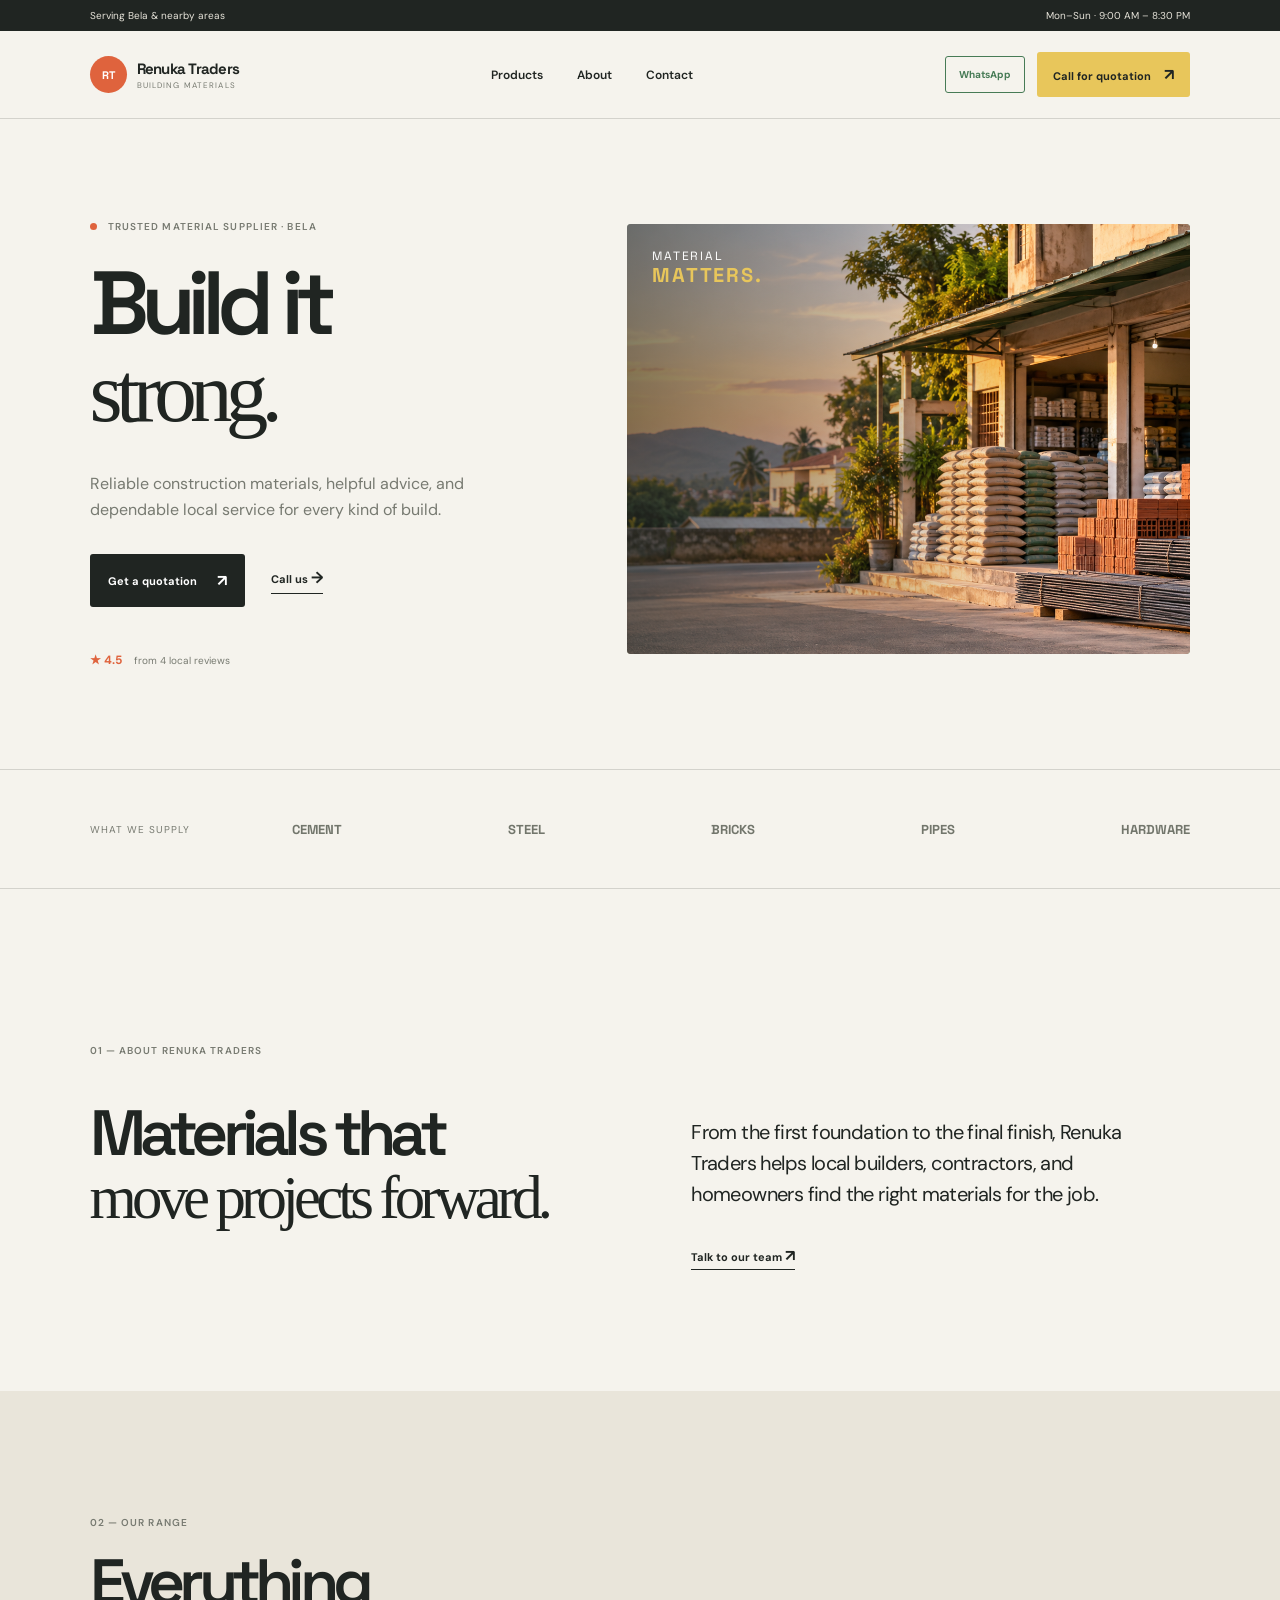
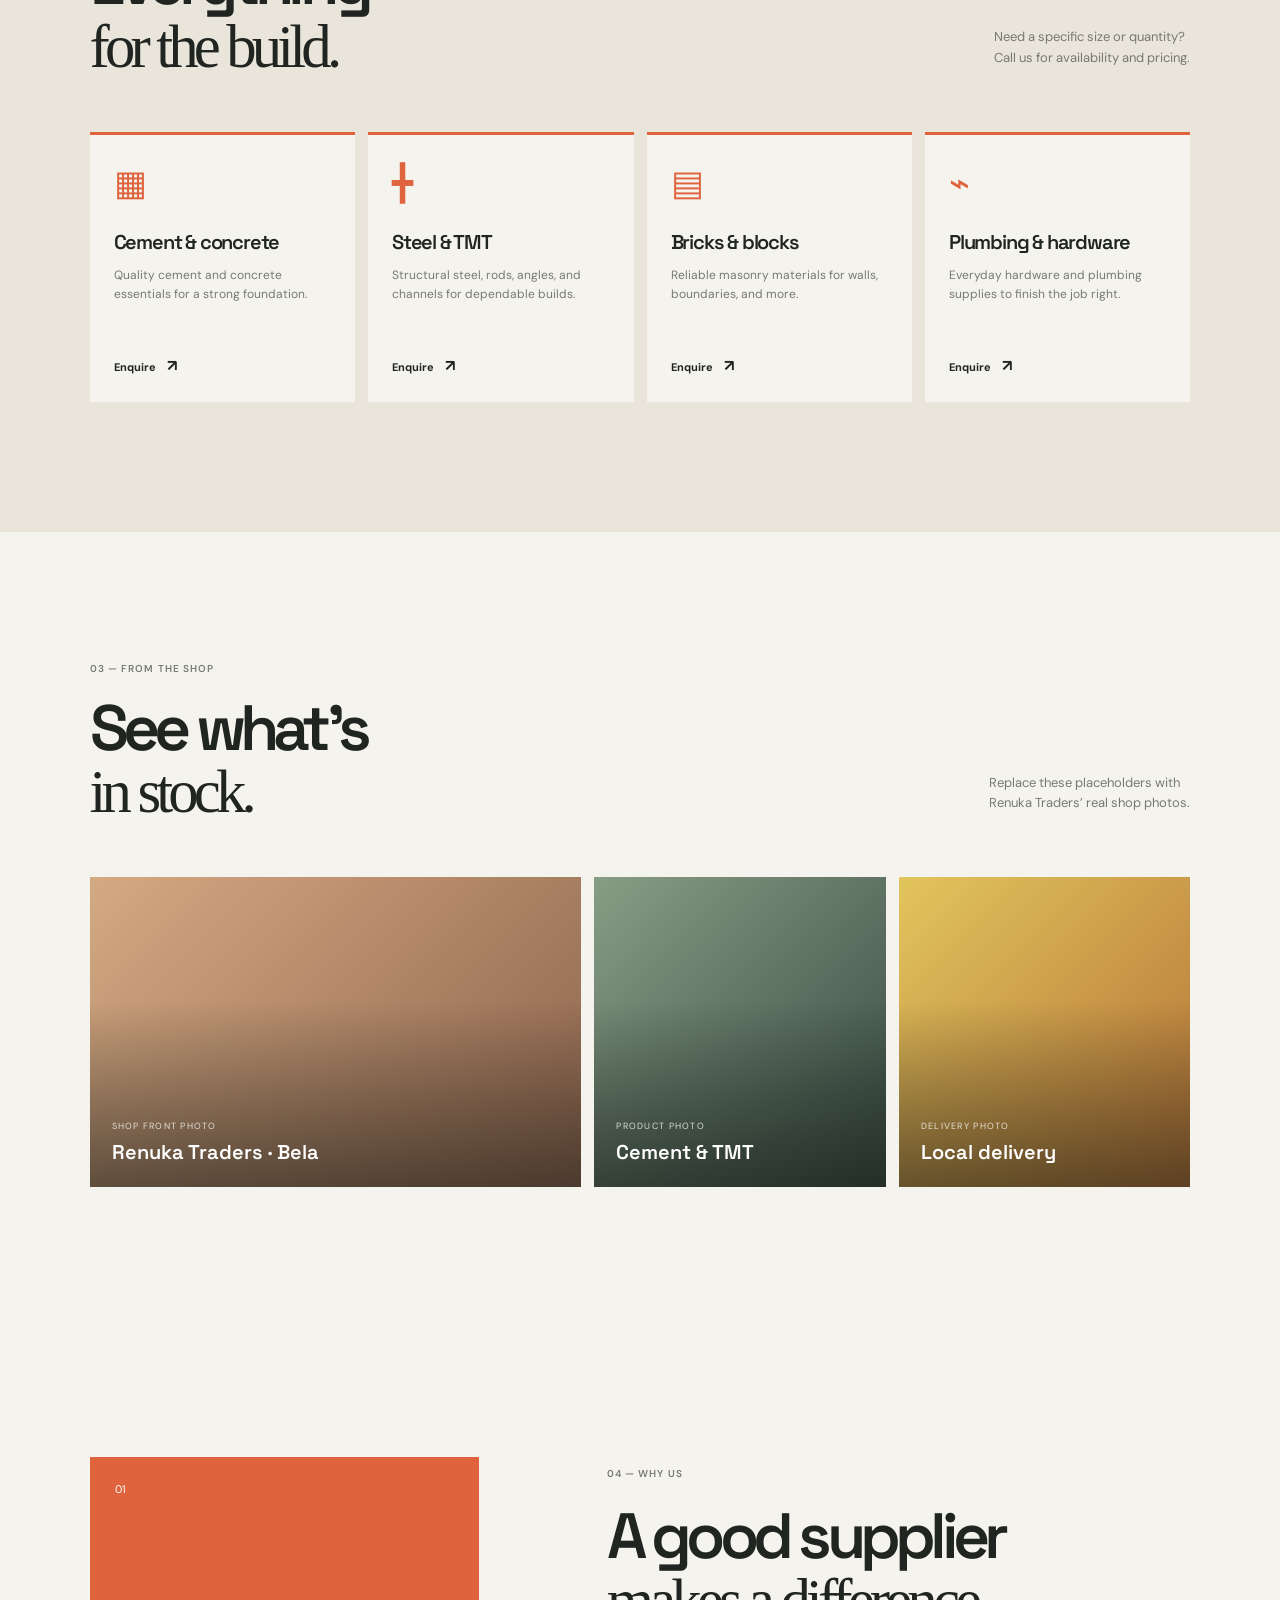
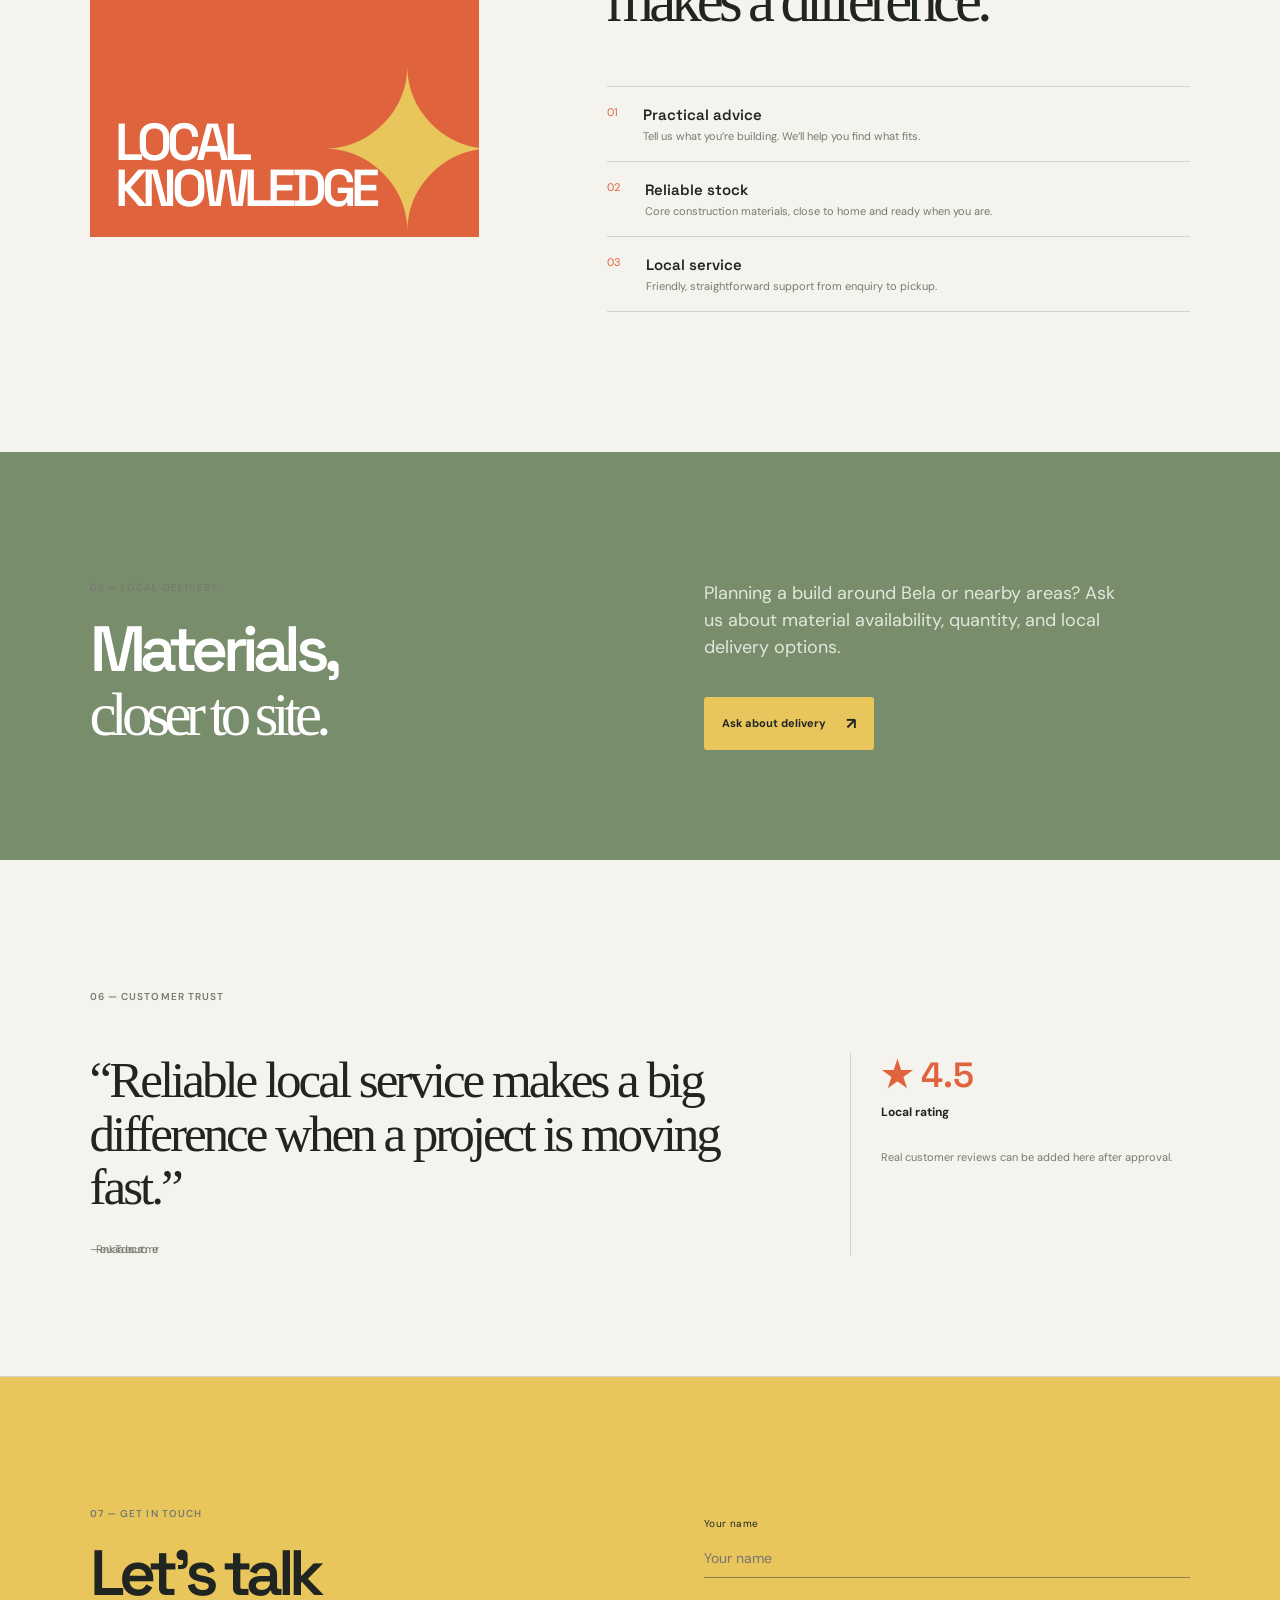
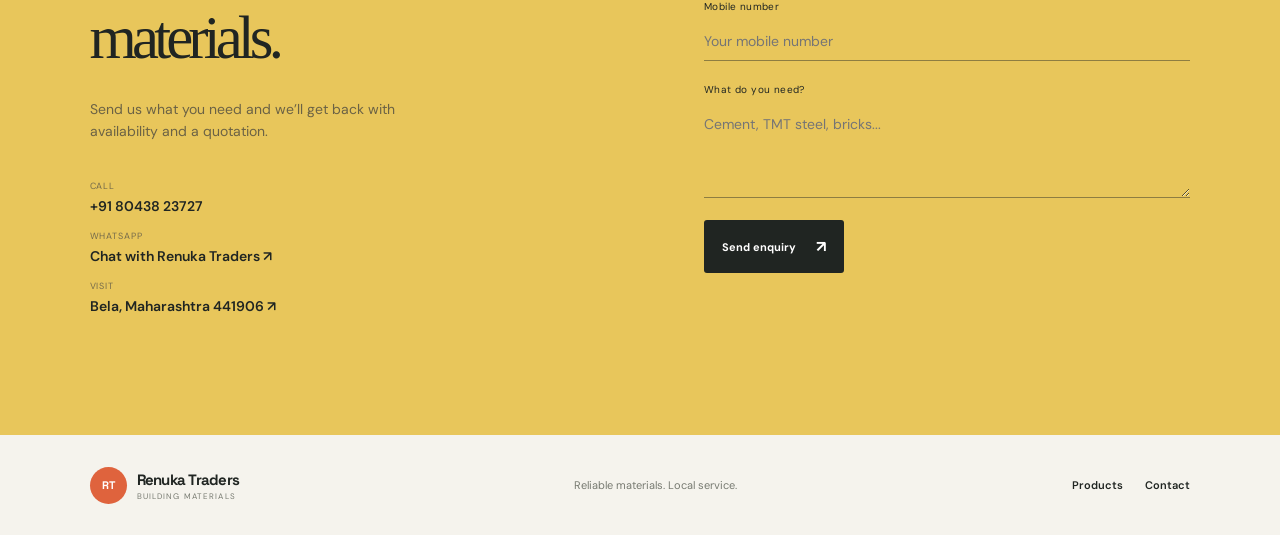
==== renuka-traders/index.html @ 5a41f751 "Add copyright-safe construction imagery" ====
<!doctype html>
<html lang="en">
<head>
  <meta charset="UTF-8" /><meta name="viewport" content="width=device-width, initial-scale=1.0" />
  <title>Renuka Traders | Building Materials in Bela</title>
  <meta name="description" content="Renuka Traders supplies trusted construction and building materials in Bela, Bhandara." />
  <link rel="preconnect" href="https://fonts.googleapis.com"><link rel="preconnect" href="https://fonts.gstatic.com" crossorigin>
  <link href="https://fonts.googleapis.com/css2?family=DM+Sans:wght@400;500;600;700&family=Space+Grotesk:wght@500;600;700&display=swap" rel="stylesheet">
  <link rel="stylesheet" href="styles.css" />
  <style>
    .header-actions{display:flex;align-items:center;gap:12px}.whatsapp{font-size:10px;font-weight:700;color:#477b56;border:1px solid #477b56;padding:11px 13px;border-radius:3px}.gallery{padding:120px 7vw 130px;background:var(--paper)}.photo-grid{display:grid;grid-template-columns:1.35fr .8fr .8fr;gap:13px;min-height:310px}.photo{background:linear-gradient(135deg,#d4aa83,#8c624c);position:relative;display:flex;flex-direction:column;justify-content:end;padding:22px;color:#fff;overflow:hidden}.photo:before{content:'';position:absolute;inset:0;background:linear-gradient(0deg,rgba(20,25,20,.55),transparent 60%)}.photo>*{position:relative}.photo span{font:9px var(--body);letter-spacing:.14em;opacity:.8}.photo b{font:600 20px var(--display);margin-top:7px}.photo-tall{background:linear-gradient(135deg,#889d85,#364840)}.photo-small{background:linear-gradient(135deg,#e2c55d,#b37035)}.delivery{background:var(--green);color:#fff;padding:110px 7vw;display:grid;grid-template-columns:1fr 1fr;gap:10vw;align-items:end}.delivery h2{font:600 clamp(45px,5vw,75px)/.95 var(--display);letter-spacing:-.09em;margin:25px 0 0}.delivery h2 em{font:400 .95em Georgia,serif}.delivery-copy p{font-size:18px;line-height:1.5;max-width:420px;color:#e2e7dd}.delivery-copy .primary{background:var(--yellow);color:var(--ink);margin-top:18px}.reviews{padding:120px 7vw;border-bottom:1px solid var(--line)}.review-grid{display:grid;grid-template-columns:1.3fr .7fr;gap:10vw;margin-top:50px}.reviews blockquote{font:400 clamp(30px,4vw,55px)/1.05 Georgia,serif;letter-spacing:-.06em;margin:0}.reviews cite{display:block;font:11px var(--body);color:var(--muted);font-style:normal;margin-top:28px}.review-score{border-left:1px solid var(--line);padding-left:30px;display:flex;flex-direction:column;gap:7px}.review-score strong{font:600 35px var(--display);color:var(--orange)}.review-score span{font-size:12px;font-weight:700}.review-score small{font-size:11px;color:var(--muted);line-height:1.5;margin-top:22px}@media(max-width:800px){.header-actions{display:none}.photo-grid,.delivery,.review-grid{grid-template-columns:1fr}.photo-grid{min-height:0}.photo{min-height:220px}.delivery-copy{margin-top:35px}.review-score{border-left:0;border-top:1px solid var(--line);padding:25px 0 0;margin-top:20px}}
  </style>
<style>.hero-photo{position:absolute;inset:0;width:100%;height:100%;object-fit:cover}.hero-art .sun,.hero-art .grid-lines,.hero-art .material-stack{display:none}.hero-art:after{content:'';position:absolute;inset:0;background:linear-gradient(90deg,rgba(30,38,32,.55),transparent 70%)}.art-label{z-index:1}</style>
</head>
<body>
  <div class="topbar"><span>Serving Bela & nearby areas</span><span>Mon–Sun · 9:00 AM – 8:30 PM</span></div>
  <header class="header"><a class="logo" href="#top"><span>RT</span><div>Renuka <b>Traders</b><small>BUILDING MATERIALS</small></div></a><nav><a href="#products">Products</a><a href="#about">About</a><a href="#contact">Contact</a></nav><div class="header-actions"><a class="whatsapp" href="https://wa.me/918043823727" target="_blank">WhatsApp</a><a class="call-btn" href="tel:+918043823727">Call for quotation <strong>↗</strong></a></div><button class="menu" aria-label="Open menu">☰</button></header>
  <main id="top">
    <section class="hero"><div class="hero-copy"><p class="eyebrow"><i></i> Trusted material supplier · Bela</p><h1>Build it<br /><em>strong.</em></h1><p class="lede">Reliable construction materials, helpful advice, and dependable local service for every kind of build.</p><div class="hero-actions"><a class="primary" href="#contact">Get a quotation <span>↗</span></a><a class="secondary" href="tel:+918043823727">Call us <span>→</span></a></div><div class="rating"><b>★ 4.5</b><span>from 4 local reviews</span></div></div><div class="hero-art"><img class="hero-photo" src="images/renuka-store-hero.png" alt="Construction materials displayed outside a building materials store" /><div class="sun"></div><div class="grid-lines"></div><div class="material-stack"><div class="brick brick-a"></div><div class="brick brick-b"></div><div class="brick brick-c"></div><div class="steel"></div></div><div class="art-label">MATERIAL<br /><b>MATTERS.</b></div></div></section>
    <section class="trust"><span>WHAT WE SUPPLY</span><div><b>CEMENT</b><b>STEEL</b><b>BRICKS</b><b>PIPES</b><b>HARDWARE</b></div></section>
    <section class="intro" id="about"><p class="eyebrow">01 — ABOUT RENUKA TRADERS</p><div class="intro-grid"><h2>Materials that<br /><em>move projects forward.</em></h2><div><p>From the first foundation to the final finish, Renuka Traders helps local builders, contractors, and homeowners find the right materials for the job.</p><a class="text-link" href="#contact">Talk to our team <span>↗</span></a></div></div></section>
    <section class="products" id="products"><div class="section-heading"><div><p class="eyebrow">02 — OUR RANGE</p><h2>Everything<br /><em>for the build.</em></h2></div><p>Need a specific size or quantity?<br />Call us for availability and pricing.</p></div><div class="product-grid"><article><span class="product-icon">▦</span><h3>Cement & concrete</h3><p>Quality cement and concrete essentials for a strong foundation.</p><a href="#contact">Enquire <span>↗</span></a></article><article><span class="product-icon">╋</span><h3>Steel & TMT</h3><p>Structural steel, rods, angles, and channels for dependable builds.</p><a href="#contact">Enquire <span>↗</span></a></article><article><span class="product-icon">▤</span><h3>Bricks & blocks</h3><p>Reliable masonry materials for walls, boundaries, and more.</p><a href="#contact">Enquire <span>↗</span></a></article><article><span class="product-icon">⌁</span><h3>Plumbing & hardware</h3><p>Everyday hardware and plumbing supplies to finish the job right.</p><a href="#contact">Enquire <span>↗</span></a></article></div></section>
    <section class="gallery"><div class="section-heading"><div><p class="eyebrow">03 — FROM THE SHOP</p><h2>See what’s<br /><em>in stock.</em></h2></div><p>Replace these placeholders with<br />Renuka Traders’ real shop photos.</p></div><div class="photo-grid"><div class="photo photo-large"><span>SHOP FRONT PHOTO</span><b>Renuka Traders · Bela</b></div><div class="photo photo-tall"><span>PRODUCT PHOTO</span><b>Cement & TMT</b></div><div class="photo photo-small"><span>DELIVERY PHOTO</span><b>Local delivery</b></div></div></section>
    <section class="why"><div class="why-art"><span>01</span><strong>LOCAL<br />KNOWLEDGE</strong><i>✦</i></div><div><p class="eyebrow">04 — WHY US</p><h2>A good supplier<br /><em>makes a difference.</em></h2><div class="points"><p><b>01</b><span><strong>Practical advice</strong><small>Tell us what you’re building. We’ll help you find what fits.</small></span></p><p><b>02</b><span><strong>Reliable stock</strong><small>Core construction materials, close to home and ready when you are.</small></span></p><p><b>03</b><span><strong>Local service</strong><small>Friendly, straightforward support from enquiry to pickup.</small></span></p></div></div></section>
    <section class="delivery"><div><p class="eyebrow">05 — LOCAL DELIVERY</p><h2>Materials,<br /><em>closer to site.</em></h2></div><div class="delivery-copy"><p>Planning a build around Bela or nearby areas? Ask us about material availability, quantity, and local delivery options.</p><a class="primary" href="#contact">Ask about delivery <span>↗</span></a></div></section>
    <section class="reviews"><p class="eyebrow">06 — CUSTOMER TRUST</p><div class="review-grid"><blockquote>“Reliable local service makes a big difference when a project is moving fast.”<cite>— Renuka Traders customer</cite></blockquote><div class="review-score"><strong>★ 4.5</strong><span>Local rating</span><small>Real customer reviews can be added here after approval.</small></div></div></section>
    <section class="contact" id="contact"><div><p class="eyebrow">07 — GET IN TOUCH</p><h2>Let’s talk<br /><em>materials.</em></h2><p>Send us what you need and we’ll get back with availability and a quotation.</p><div class="contact-details"><a href="tel:+918043823727"><small>CALL</small>+91 80438 23727</a><a href="https://wa.me/918043823727" target="_blank"><small>WHATSAPP</small>Chat with Renuka Traders ↗</a><a href="https://maps.google.com/?q=Bela%2C%20Maharashtra%20441906" target="_blank"><small>VISIT</small>Bela, Maharashtra 441906 ↗</a></div></div><form><label>Your name<input required placeholder="Your name" /></label><label>Mobile number<input required type="tel" placeholder="Your mobile number" /></label><label>What do you need?<textarea required rows="4" placeholder="Cement, TMT steel, bricks..." ></textarea></label><button class="primary" type="submit">Send enquiry <span>↗</span></button><small class="form-note" role="status"></small></form></section>
  </main>
  <footer><a class="logo" href="#top"><span>RT</span><div>Renuka <b>Traders</b><small>BUILDING MATERIALS</small></div></a><p>Reliable materials. Local service.</p><div><a href="#products">Products</a><a href="#contact">Contact</a></div></footer>
  <script src="script.js"></script>
</body></html>
---- renuka-traders/styles.css ----
:root{--ink:#202522;--paper:#f5f3ed;--orange:#df633d;--yellow:#e8c65b;--green:#788d6b;--muted:#777a71;--line:rgba(32,37,34,.16);--display:'Space Grotesk',sans-serif;--body:'DM Sans',sans-serif}*{box-sizing:border-box}html{scroll-behavior:smooth}body{margin:0;color:var(--ink);background:var(--paper);font-family:var(--body)}a{color:inherit;text-decoration:none}.topbar{height:31px;background:var(--ink);color:#e7e4da;display:flex;align-items:center;justify-content:space-between;padding:0 7vw;font-size:10px}.header{height:88px;padding:0 7vw;display:flex;align-items:center;justify-content:space-between;border-bottom:1px solid var(--line)}.logo{display:flex;align-items:center;gap:10px;font:700 15px var(--display);letter-spacing:-.05em}.logo>span{display:grid;place-items:center;background:var(--orange);color:white;width:37px;height:37px;border-radius:50%;font-size:11px;letter-spacing:-.08em}.logo b{font-weight:700}.logo small{display:block;font:8px var(--body);letter-spacing:.14em;color:var(--muted);margin-top:2px}.header nav{display:flex;gap:34px;font-size:12px;font-weight:600}.call-btn{background:var(--yellow);padding:12px 16px;border-radius:3px;font-size:11px;font-weight:700}.call-btn strong{font-size:16px;margin-left:10px}.menu{display:none;border:0;background:none;font-size:22px}.hero{min-height:650px;padding:70px 7vw 80px;display:grid;grid-template-columns:.9fr 1.1fr;gap:6vw;align-items:center}.eyebrow{font:600 10px var(--body);letter-spacing:.11em;color:var(--muted);text-transform:uppercase}.eyebrow i{display:inline-block;width:7px;height:7px;border-radius:50%;background:var(--orange);margin-right:8px}.hero h1,.intro h2,.section-heading h2,.why h2,.contact h2{font:600 clamp(55px,7vw,100px)/.9 var(--display);letter-spacing:-.09em;margin:30px 0}.hero h1 em,.intro h2 em,.section-heading h2 em,.why h2 em,.contact h2 em{font:400 .95em Georgia,serif;letter-spacing:-.08em}.lede{color:var(--muted);font-size:16px;line-height:1.6;max-width:390px}.hero-actions{display:flex;gap:26px;align-items:center;margin-top:32px}.primary{display:inline-flex;align-items:center;gap:20px;background:var(--ink);color:#fff;padding:16px 18px;border-radius:3px;border:0;font:700 11px var(--body);cursor:pointer}.primary span,.secondary span,.text-link span{font-size:16px}.secondary,.text-link{font-size:11px;font-weight:700;border-bottom:1px solid var(--ink);padding-bottom:5px}.rating{display:flex;gap:12px;align-items:center;margin-top:45px;font-size:10px;color:var(--muted)}.rating b{color:var(--orange);font-size:12px}.hero-art{height:430px;position:relative;background:var(--green);overflow:hidden;border-radius:4px}.sun{position:absolute;width:230px;height:230px;background:var(--yellow);border-radius:50%;top:-45px;right:-30px}.grid-lines{position:absolute;inset:0;opacity:.2;background:linear-gradient(90deg,transparent 49.5%,#fff 50%,transparent 50.5%),linear-gradient(0deg,transparent 49.5%,#fff 50%,transparent 50.5%);background-size:80px 80px}.material-stack{position:absolute;inset:80px 75px}.brick{position:absolute;width:230px;height:82px;background:#b64b31;border:5px solid rgba(78,42,31,.32);box-shadow:14px 17px 0 rgba(39,55,38,.18)}.brick:after{content:'';position:absolute;inset:24px 0;border-top:4px solid rgba(78,42,31,.28);border-bottom:4px solid rgba(78,42,31,.28)}.brick-a{top:120px;left:50px;transform:rotate(-7deg)}.brick-b{top:165px;left:5px;transform:rotate(6deg);background:#cf6543}.brick-c{top:205px;left:76px;transform:rotate(-2deg);background:#9d402d}.steel{position:absolute;right:30px;top:55px;height:255px;width:22px;background:#4e5a55;transform:rotate(28deg);box-shadow:20px 10px 0 #68756e,40px 20px 0 #38423e}.art-label{position:absolute;left:25px;top:25px;color:#fff;font:12px var(--display);letter-spacing:.15em;line-height:1.2}.art-label b{font-size:20px;color:var(--yellow)}.trust{border-top:1px solid var(--line);border-bottom:1px solid var(--line);min-height:120px;padding:0 7vw;display:flex;align-items:center;gap:8vw}.trust>span{font:10px var(--body);color:var(--muted);letter-spacing:.1em;white-space:nowrap}.trust div{display:flex;justify-content:space-between;gap:5vw;width:100%;font:600 13px var(--display);color:#72766c}.intro{padding:145px 7vw 125px}.intro-grid{display:grid;grid-template-columns:1fr 1fr;gap:8vw;margin-top:48px}.intro h2{font-size:clamp(45px,5vw,75px);margin:0}.intro-grid>div{padding-top:12px}.intro-grid>div>p{font-size:20px;line-height:1.55;letter-spacing:-.03em;max-width:440px;margin:0 0 35px}.products{background:#e9e5da;padding:115px 7vw 130px}.section-heading{display:flex;justify-content:space-between;align-items:end;margin-bottom:50px}.section-heading h2{font-size:clamp(45px,5vw,75px);margin:25px 0 0}.section-heading>p{font-size:13px;color:var(--muted);line-height:1.6}.product-grid{display:grid;grid-template-columns:repeat(4,1fr);gap:13px}.product-grid article{background:var(--paper);padding:26px 24px;min-height:270px;border-top:3px solid var(--orange);display:flex;flex-direction:column}.product-icon{font:35px var(--display);color:var(--orange)}.product-grid h3{font:600 20px var(--display);letter-spacing:-.06em;margin:24px 0 11px}.product-grid p{font-size:12px;line-height:1.6;color:var(--muted);margin:0}.product-grid a{font-size:11px;font-weight:700;margin-top:auto}.product-grid a span{font-size:16px;margin-left:8px}.why{display:grid;grid-template-columns:.8fr 1.2fr;gap:10vw;padding:140px 7vw}.why h2{font-size:clamp(45px,5vw,75px);margin:28px 0 50px}.why-art{height:380px;background:var(--orange);color:#fff;position:relative;padding:25px;display:flex;flex-direction:column;justify-content:space-between;overflow:hidden}.why-art span{font:11px var(--body)}.why-art strong{font:600 52px/.9 var(--display);letter-spacing:-.09em;position:relative;z-index:1}.why-art i{position:absolute;right:-20px;bottom:-45px;font:220px Georgia;color:var(--yellow);font-style:normal}.points{border-top:1px solid var(--line)}.points p{display:flex;gap:25px;border-bottom:1px solid var(--line);padding:18px 0;margin:0}.points p>b{font:11px var(--body);color:var(--orange)}.points span{display:grid;gap:5px}.points strong{font:600 15px var(--display)}.points small{font-size:11px;color:var(--muted)}.contact{background:var(--yellow);padding:120px 7vw;display:grid;grid-template-columns:1fr 1fr;gap:10vw}.contact h2{font-size:clamp(45px,5vw,75px);margin:25px 0}.contact>div>p:not(.eyebrow){color:#6b6245;font-size:14px;max-width:330px;line-height:1.6}.contact-details{display:grid;gap:15px;margin-top:38px}.contact-details a{font-size:14px;font-weight:600}.contact-details small{display:block;font:9px var(--body);letter-spacing:.1em;color:#756b4b;margin-bottom:5px}.contact form{display:grid;gap:22px;align-content:center}.contact label{display:grid;gap:9px;font:10px var(--body);letter-spacing:.04em}.contact input,.contact textarea{border:0;border-bottom:1px solid rgba(32,37,34,.45);background:transparent;padding:10px 0;outline:0;font:14px var(--body);resize:vertical}.contact .primary{justify-self:start}.form-note{font-size:11px;color:#4d7251}.contact .primary{background:var(--ink)}footer{min-height:100px;padding:25px 7vw;display:flex;align-items:center;justify-content:space-between;gap:30px;background:var(--paper)}footer p{font-size:11px;color:var(--muted)}footer>div{display:flex;gap:22px;font-size:11px;font-weight:600}@media(max-width:800px){.topbar{padding:0 24px;font-size:8px}.header{padding:0 24px}.header nav,.call-btn{display:none}.menu{display:block}.hero{display:block;padding:70px 24px}.hero-art{margin-top:55px;height:340px}.trust{display:block;padding:30px 24px}.trust div{flex-wrap:wrap;gap:16px;margin-top:20px}.intro{padding:100px 24px}.intro-grid{display:block}.intro-grid>div{margin-top:35px}.products{padding:90px 24px}.section-heading{display:block}.section-heading>p{margin-top:25px}.product-grid{grid-template-columns:1fr 1fr}.why{display:block;padding:90px 24px}.why-art{margin-bottom:60px}.contact{display:block;padding:90px 24px}.contact form{margin-top:55px}footer{padding:25px 24px;flex-wrap:wrap}footer p{order:3;width:100%}}@media(max-width:480px){.hero h1{font-size:70px}.product-grid{grid-template-columns:1fr}.hero-art{height:300px}.material-stack{transform:scale(.75);transform-origin:bottom left;bottom:0;inset:auto 30px 0}.why-art{height:290px}.why-art strong{font-size:40px}}
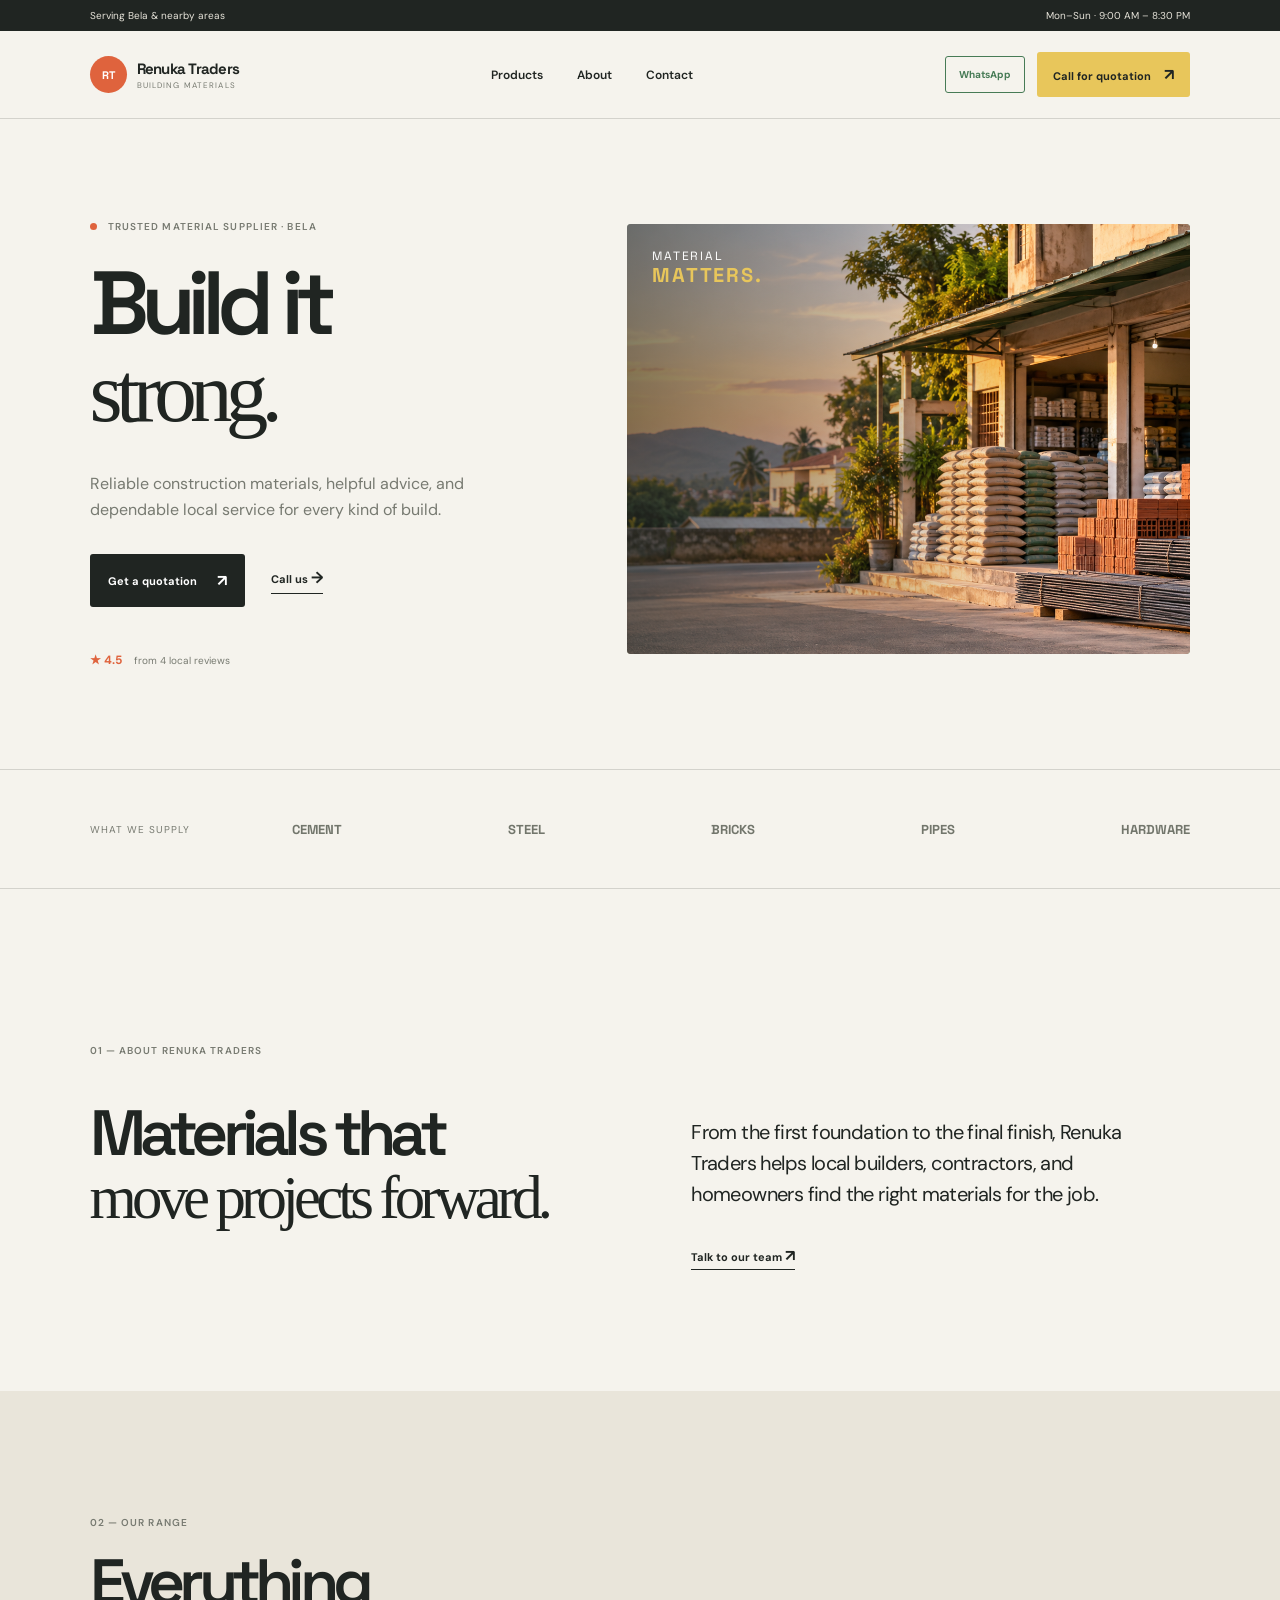
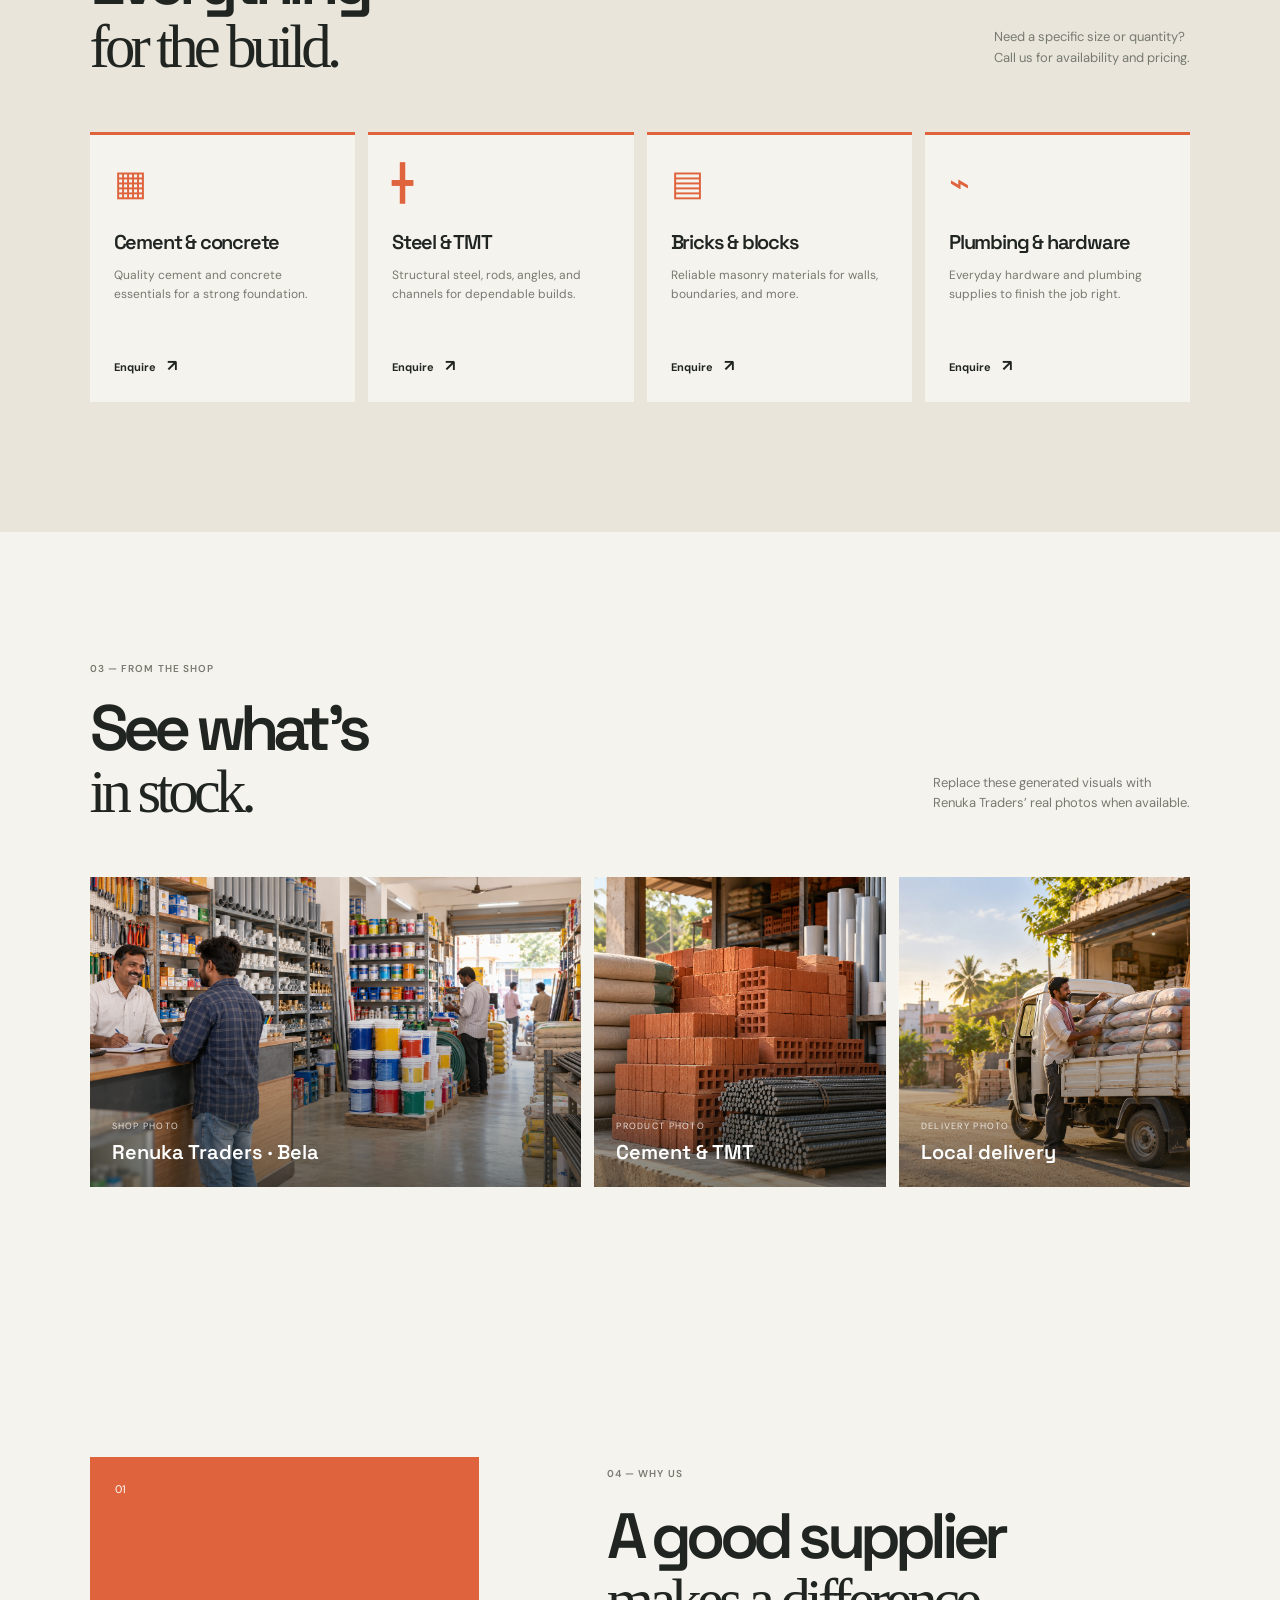
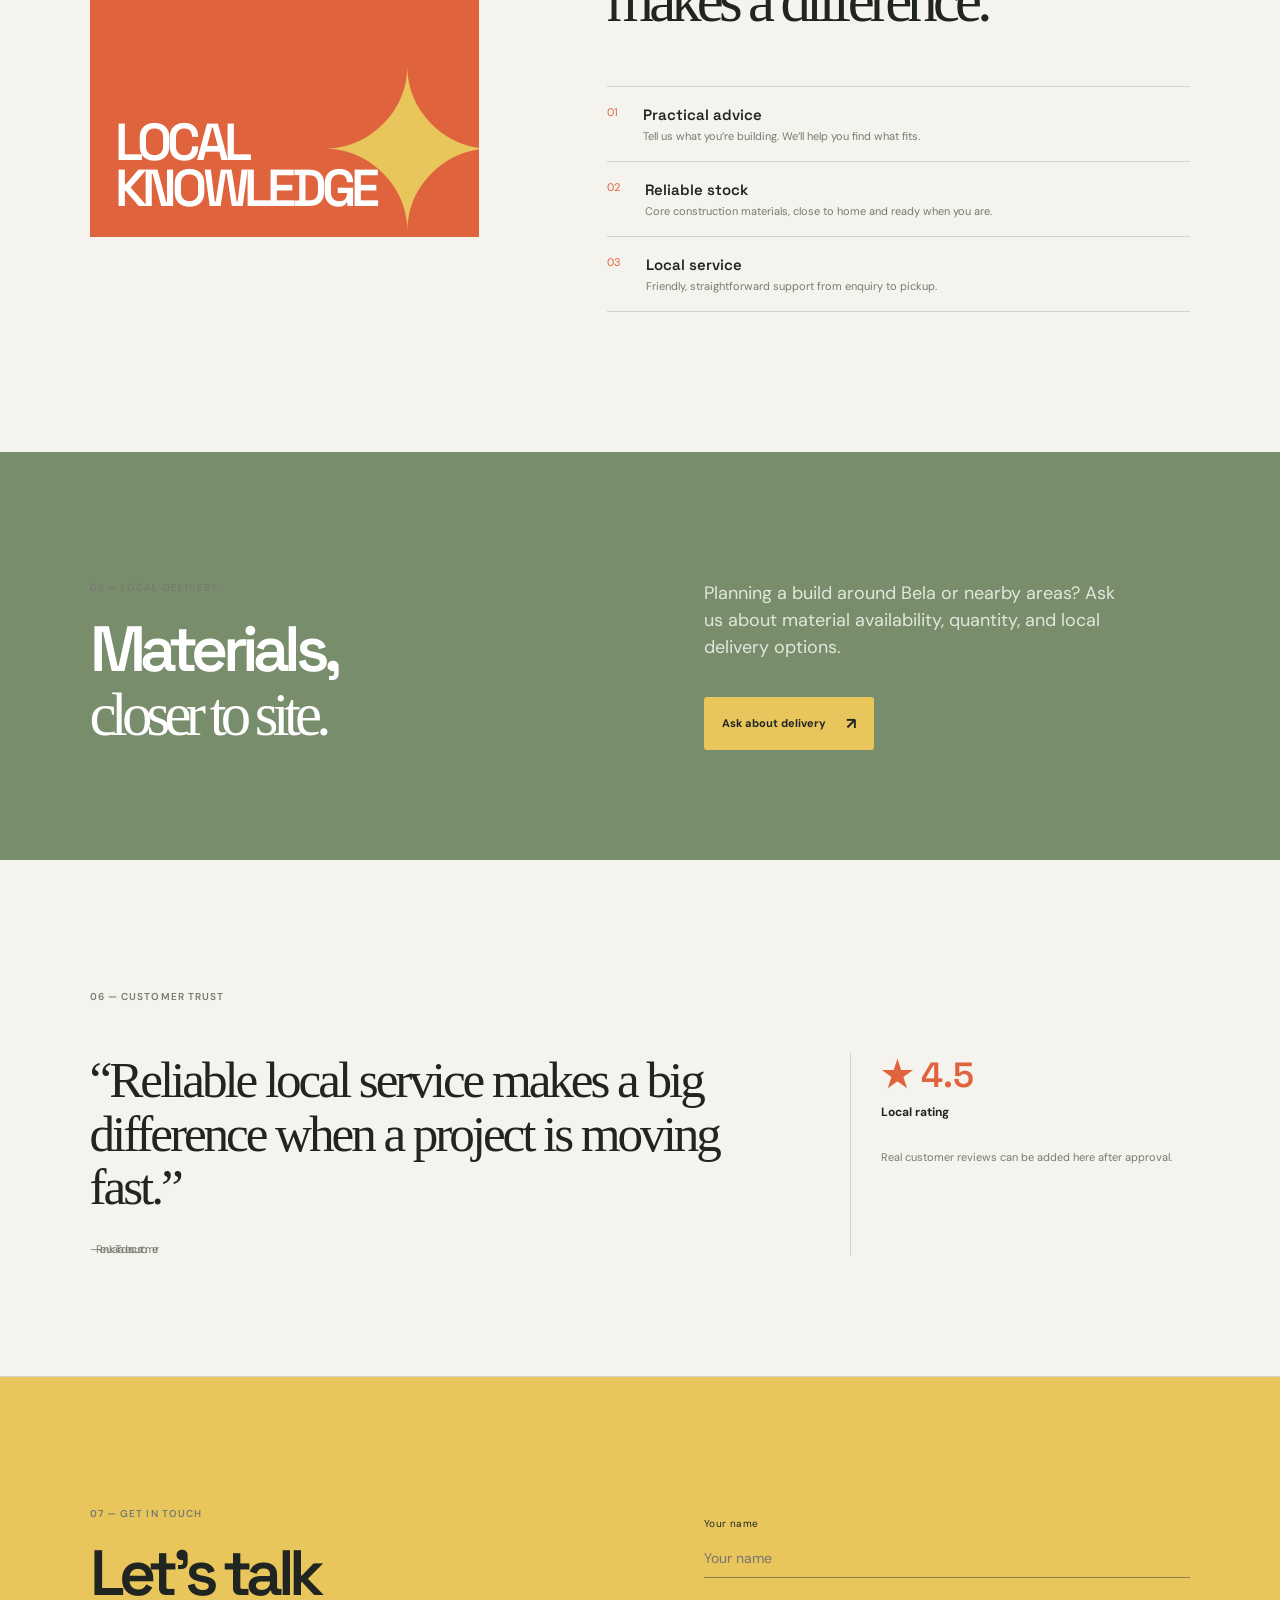
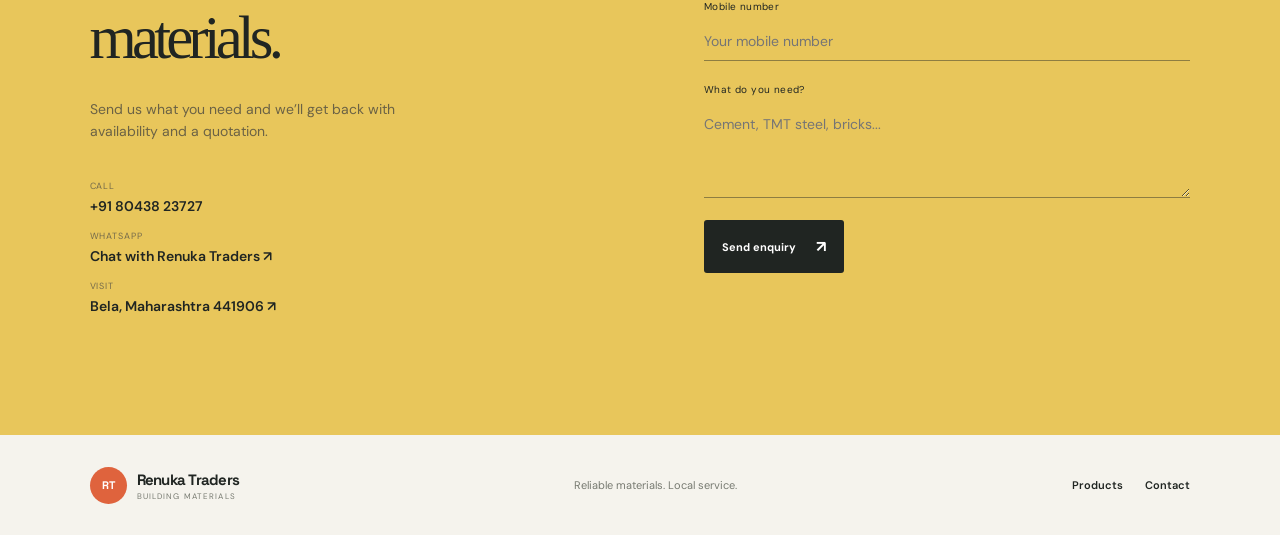
==== commit 11f749c4: "Add original product shop and delivery imagery" ====
--- a/renuka-traders/index.html
+++ b/renuka-traders/index.html
@@ -11,6 +11,7 @@
     .header-actions{display:flex;align-items:center;gap:12px}.whatsapp{font-size:10px;font-weight:700;color:#477b56;border:1px solid #477b56;padding:11px 13px;border-radius:3px}.gallery{padding:120px 7vw 130px;background:var(--paper)}.photo-grid{display:grid;grid-template-columns:1.35fr .8fr .8fr;gap:13px;min-height:310px}.photo{background:linear-gradient(135deg,#d4aa83,#8c624c);position:relative;display:flex;flex-direction:column;justify-content:end;padding:22px;color:#fff;overflow:hidden}.photo:before{content:'';position:absolute;inset:0;background:linear-gradient(0deg,rgba(20,25,20,.55),transparent 60%)}.photo>*{position:relative}.photo span{font:9px var(--body);letter-spacing:.14em;opacity:.8}.photo b{font:600 20px var(--display);margin-top:7px}.photo-tall{background:linear-gradient(135deg,#889d85,#364840)}.photo-small{background:linear-gradient(135deg,#e2c55d,#b37035)}.delivery{background:var(--green);color:#fff;padding:110px 7vw;display:grid;grid-template-columns:1fr 1fr;gap:10vw;align-items:end}.delivery h2{font:600 clamp(45px,5vw,75px)/.95 var(--display);letter-spacing:-.09em;margin:25px 0 0}.delivery h2 em{font:400 .95em Georgia,serif}.delivery-copy p{font-size:18px;line-height:1.5;max-width:420px;color:#e2e7dd}.delivery-copy .primary{background:var(--yellow);color:var(--ink);margin-top:18px}.reviews{padding:120px 7vw;border-bottom:1px solid var(--line)}.review-grid{display:grid;grid-template-columns:1.3fr .7fr;gap:10vw;margin-top:50px}.reviews blockquote{font:400 clamp(30px,4vw,55px)/1.05 Georgia,serif;letter-spacing:-.06em;margin:0}.reviews cite{display:block;font:11px var(--body);color:var(--muted);font-style:normal;margin-top:28px}.review-score{border-left:1px solid var(--line);padding-left:30px;display:flex;flex-direction:column;gap:7px}.review-score strong{font:600 35px var(--display);color:var(--orange)}.review-score span{font-size:12px;font-weight:700}.review-score small{font-size:11px;color:var(--muted);line-height:1.5;margin-top:22px}@media(max-width:800px){.header-actions{display:none}.photo-grid,.delivery,.review-grid{grid-template-columns:1fr}.photo-grid{min-height:0}.photo{min-height:220px}.delivery-copy{margin-top:35px}.review-score{border-left:0;border-top:1px solid var(--line);padding:25px 0 0;margin-top:20px}}
   </style>
 <style>.hero-photo{position:absolute;inset:0;width:100%;height:100%;object-fit:cover}.hero-art .sun,.hero-art .grid-lines,.hero-art .material-stack{display:none}.hero-art:after{content:'';position:absolute;inset:0;background:linear-gradient(90deg,rgba(30,38,32,.55),transparent 70%)}.art-label{z-index:1}</style>
+<style>.photo img{position:absolute;inset:0;width:100%;height:100%;object-fit:cover}.photo:before{z-index:1}.photo>span,.photo>b{z-index:2}</style>
 </head>
 <body>
   <div class="topbar"><span>Serving Bela & nearby areas</span><span>Mon–Sun · 9:00 AM – 8:30 PM</span></div>
@@ -20,7 +21,7 @@
     <section class="trust"><span>WHAT WE SUPPLY</span><div><b>CEMENT</b><b>STEEL</b><b>BRICKS</b><b>PIPES</b><b>HARDWARE</b></div></section>
     <section class="intro" id="about"><p class="eyebrow">01 — ABOUT RENUKA TRADERS</p><div class="intro-grid"><h2>Materials that<br /><em>move projects forward.</em></h2><div><p>From the first foundation to the final finish, Renuka Traders helps local builders, contractors, and homeowners find the right materials for the job.</p><a class="text-link" href="#contact">Talk to our team <span>↗</span></a></div></div></section>
     <section class="products" id="products"><div class="section-heading"><div><p class="eyebrow">02 — OUR RANGE</p><h2>Everything<br /><em>for the build.</em></h2></div><p>Need a specific size or quantity?<br />Call us for availability and pricing.</p></div><div class="product-grid"><article><span class="product-icon">▦</span><h3>Cement & concrete</h3><p>Quality cement and concrete essentials for a strong foundation.</p><a href="#contact">Enquire <span>↗</span></a></article><article><span class="product-icon">╋</span><h3>Steel & TMT</h3><p>Structural steel, rods, angles, and channels for dependable builds.</p><a href="#contact">Enquire <span>↗</span></a></article><article><span class="product-icon">▤</span><h3>Bricks & blocks</h3><p>Reliable masonry materials for walls, boundaries, and more.</p><a href="#contact">Enquire <span>↗</span></a></article><article><span class="product-icon">⌁</span><h3>Plumbing & hardware</h3><p>Everyday hardware and plumbing supplies to finish the job right.</p><a href="#contact">Enquire <span>↗</span></a></article></div></section>
-    <section class="gallery"><div class="section-heading"><div><p class="eyebrow">03 — FROM THE SHOP</p><h2>See what’s<br /><em>in stock.</em></h2></div><p>Replace these placeholders with<br />Renuka Traders’ real shop photos.</p></div><div class="photo-grid"><div class="photo photo-large"><span>SHOP FRONT PHOTO</span><b>Renuka Traders · Bela</b></div><div class="photo photo-tall"><span>PRODUCT PHOTO</span><b>Cement & TMT</b></div><div class="photo photo-small"><span>DELIVERY PHOTO</span><b>Local delivery</b></div></div></section>
+    <section class="gallery"><div class="section-heading"><div><p class="eyebrow">03 — FROM THE SHOP</p><h2>See what’s<br /><em>in stock.</em></h2></div><p>Replace these generated visuals with<br />Renuka Traders’ real photos when available.</p></div><div class="photo-grid"><div class="photo photo-large"><img src="images/renuka-shop.png" alt="Building materials shop interior" /><span>SHOP PHOTO</span><b>Renuka Traders · Bela</b></div><div class="photo photo-tall"><img src="images/renuka-products.png" alt="Cement bricks steel and plumbing products" /><span>PRODUCT PHOTO</span><b>Cement & TMT</b></div><div class="photo photo-small"><img src="images/renuka-delivery.png" alt="Local building material delivery" /><span>DELIVERY PHOTO</span><b>Local delivery</b></div></div></section>
     <section class="why"><div class="why-art"><span>01</span><strong>LOCAL<br />KNOWLEDGE</strong><i>✦</i></div><div><p class="eyebrow">04 — WHY US</p><h2>A good supplier<br /><em>makes a difference.</em></h2><div class="points"><p><b>01</b><span><strong>Practical advice</strong><small>Tell us what you’re building. We’ll help you find what fits.</small></span></p><p><b>02</b><span><strong>Reliable stock</strong><small>Core construction materials, close to home and ready when you are.</small></span></p><p><b>03</b><span><strong>Local service</strong><small>Friendly, straightforward support from enquiry to pickup.</small></span></p></div></div></section>
     <section class="delivery"><div><p class="eyebrow">05 — LOCAL DELIVERY</p><h2>Materials,<br /><em>closer to site.</em></h2></div><div class="delivery-copy"><p>Planning a build around Bela or nearby areas? Ask us about material availability, quantity, and local delivery options.</p><a class="primary" href="#contact">Ask about delivery <span>↗</span></a></div></section>
     <section class="reviews"><p class="eyebrow">06 — CUSTOMER TRUST</p><div class="review-grid"><blockquote>“Reliable local service makes a big difference when a project is moving fast.”<cite>— Renuka Traders customer</cite></blockquote><div class="review-score"><strong>★ 4.5</strong><span>Local rating</span><small>Real customer reviews can be added here after approval.</small></div></div></section>
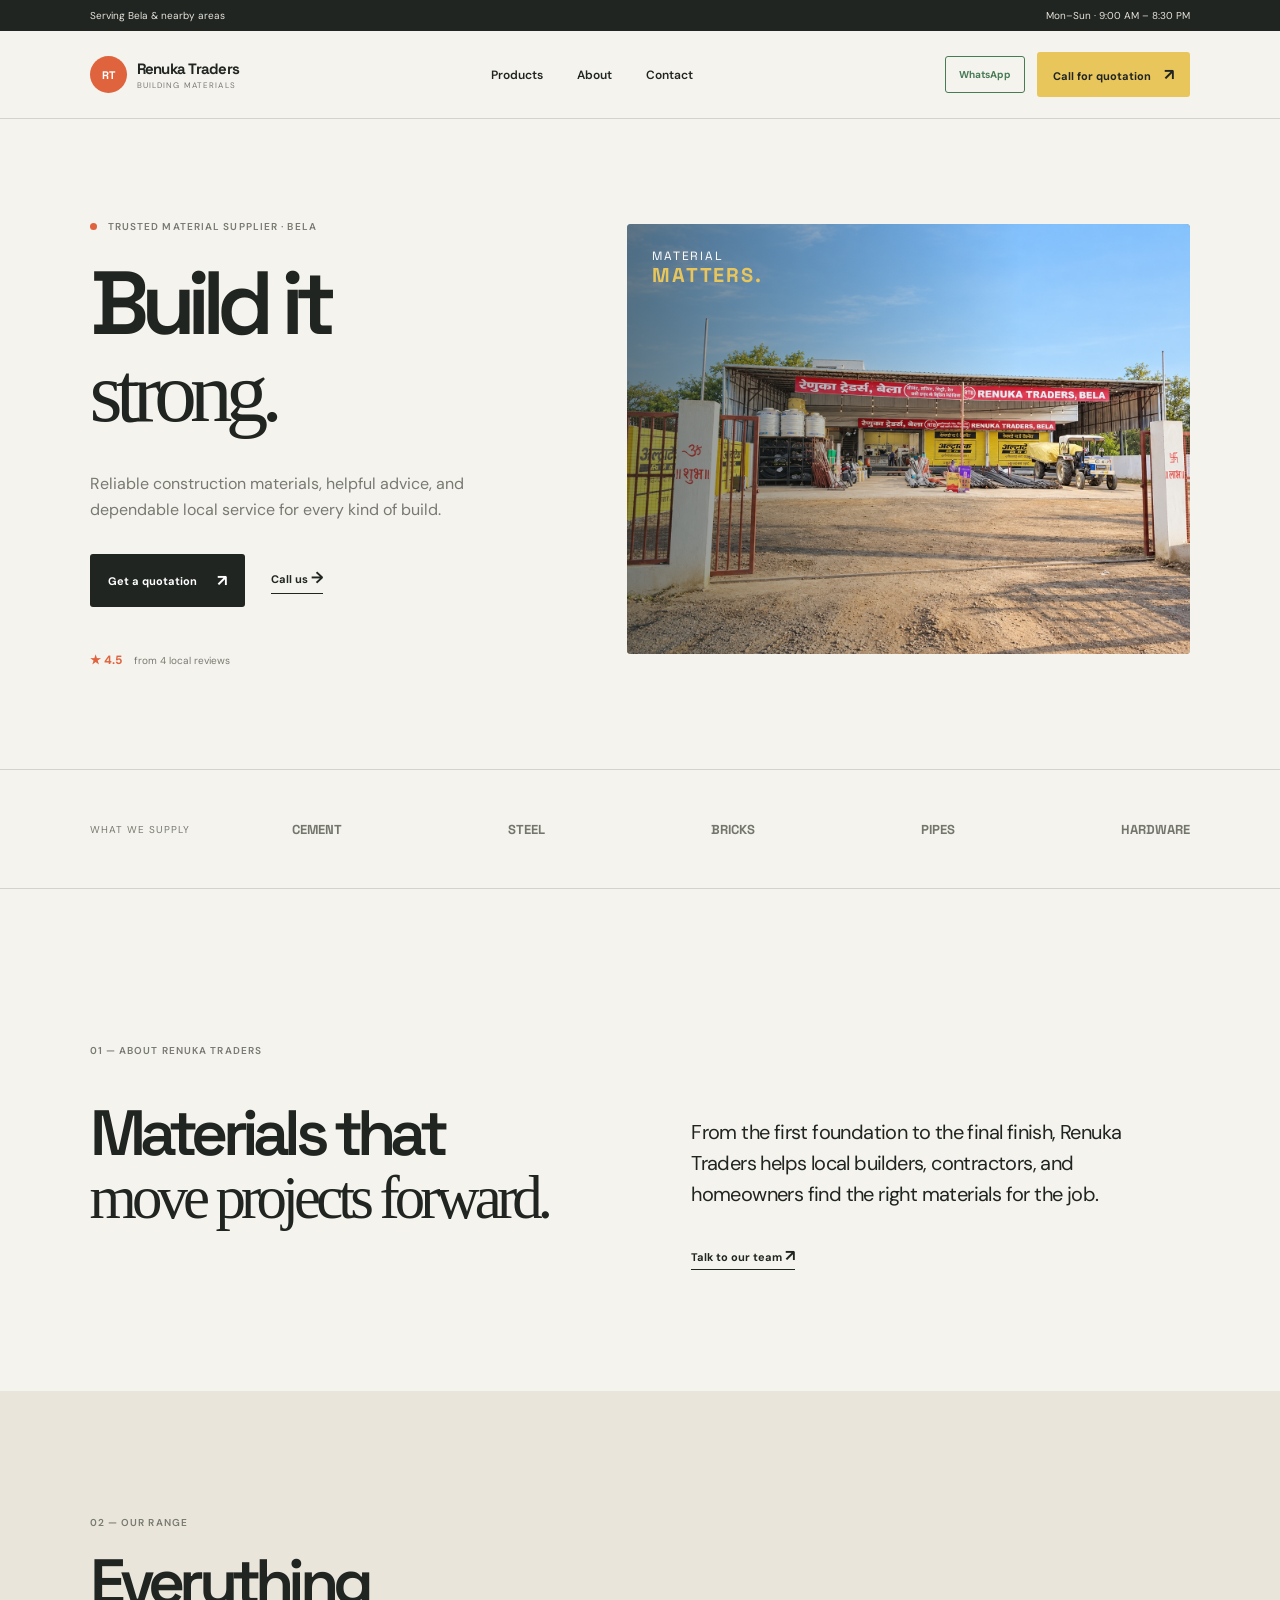
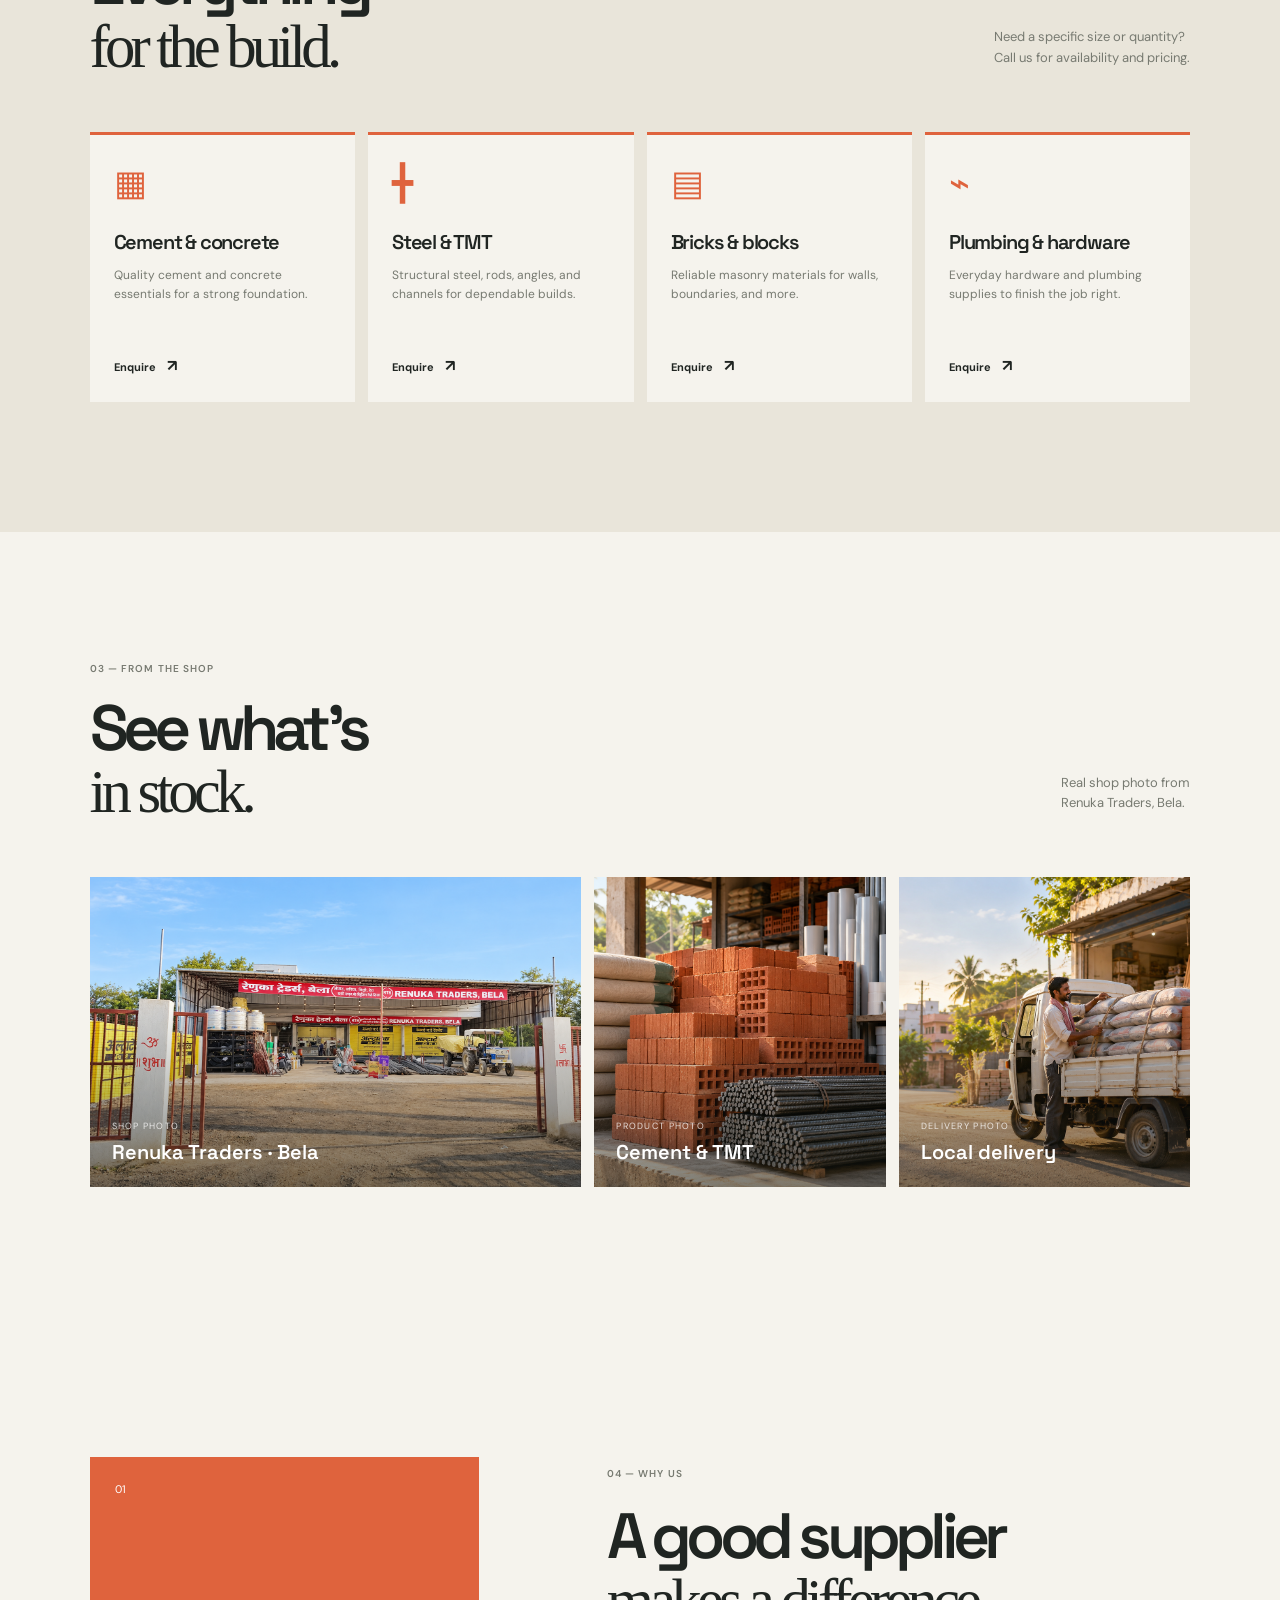
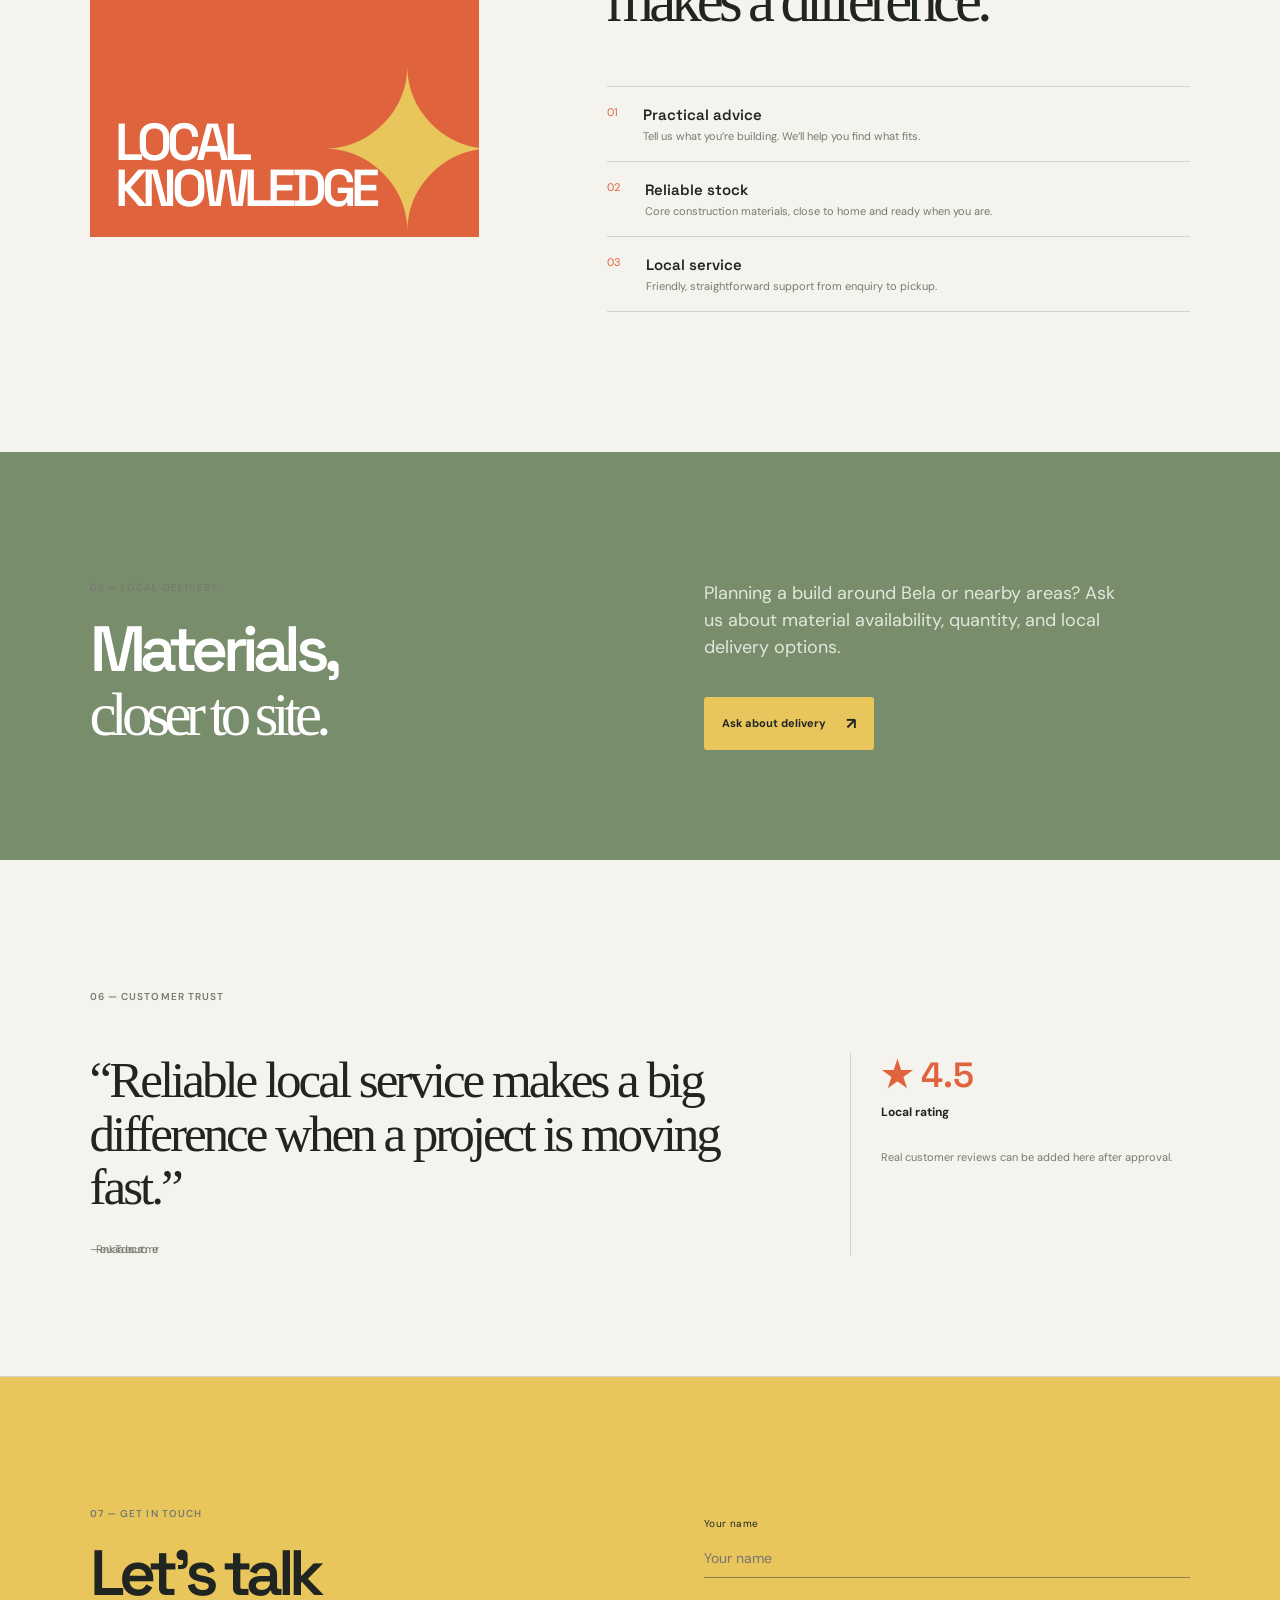
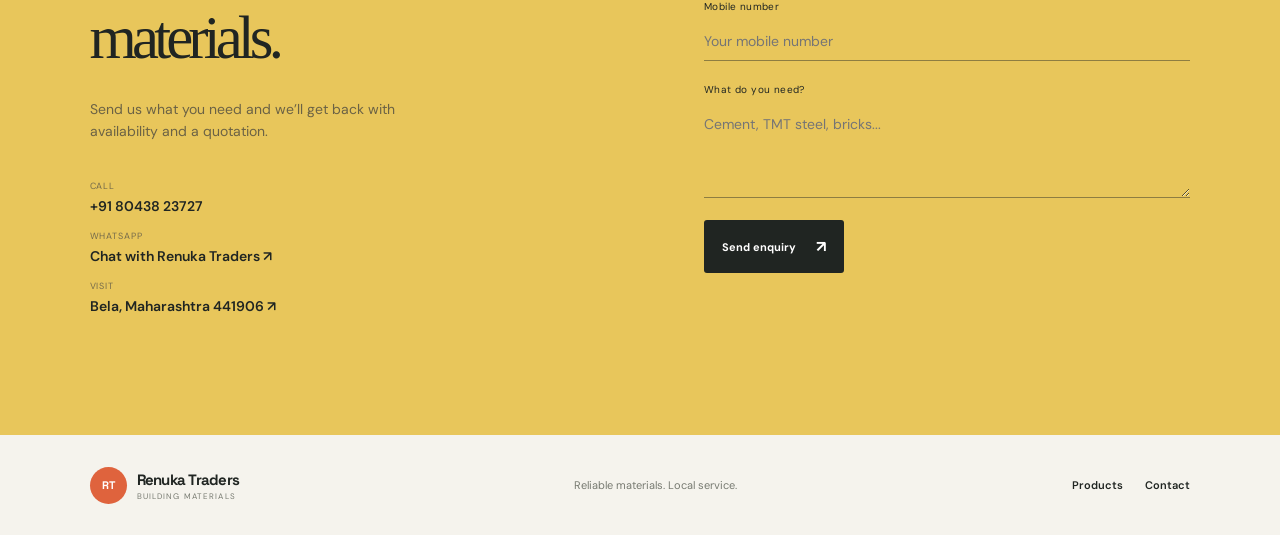
==== commit df5b3897: "Use daytime Renuka Traders shop photo" ====
--- a/renuka-traders/index.html
+++ b/renuka-traders/index.html
@@ -17,11 +17,11 @@
   <div class="topbar"><span>Serving Bela & nearby areas</span><span>Mon–Sun · 9:00 AM – 8:30 PM</span></div>
   <header class="header"><a class="logo" href="#top"><span>RT</span><div>Renuka <b>Traders</b><small>BUILDING MATERIALS</small></div></a><nav><a href="#products">Products</a><a href="#about">About</a><a href="#contact">Contact</a></nav><div class="header-actions"><a class="whatsapp" href="https://wa.me/918043823727" target="_blank">WhatsApp</a><a class="call-btn" href="tel:+918043823727">Call for quotation <strong>↗</strong></a></div><button class="menu" aria-label="Open menu">☰</button></header>
   <main id="top">
-    <section class="hero"><div class="hero-copy"><p class="eyebrow"><i></i> Trusted material supplier · Bela</p><h1>Build it<br /><em>strong.</em></h1><p class="lede">Reliable construction materials, helpful advice, and dependable local service for every kind of build.</p><div class="hero-actions"><a class="primary" href="#contact">Get a quotation <span>↗</span></a><a class="secondary" href="tel:+918043823727">Call us <span>→</span></a></div><div class="rating"><b>★ 4.5</b><span>from 4 local reviews</span></div></div><div class="hero-art"><img class="hero-photo" src="images/renuka-store-hero.png" alt="Construction materials displayed outside a building materials store" /><div class="sun"></div><div class="grid-lines"></div><div class="material-stack"><div class="brick brick-a"></div><div class="brick brick-b"></div><div class="brick brick-c"></div><div class="steel"></div></div><div class="art-label">MATERIAL<br /><b>MATTERS.</b></div></div></section>
+    <section class="hero"><div class="hero-copy"><p class="eyebrow"><i></i> Trusted material supplier · Bela</p><h1>Build it<br /><em>strong.</em></h1><p class="lede">Reliable construction materials, helpful advice, and dependable local service for every kind of build.</p><div class="hero-actions"><a class="primary" href="#contact">Get a quotation <span>↗</span></a><a class="secondary" href="tel:+918043823727">Call us <span>→</span></a></div><div class="rating"><b>★ 4.5</b><span>from 4 local reviews</span></div></div><div class="hero-art"><img class="hero-photo" src="images/renuka-shop-front-day.png" alt="Renuka Traders shop front in Bela" /><div class="sun"></div><div class="grid-lines"></div><div class="material-stack"><div class="brick brick-a"></div><div class="brick brick-b"></div><div class="brick brick-c"></div><div class="steel"></div></div><div class="art-label">MATERIAL<br /><b>MATTERS.</b></div></div></section>
     <section class="trust"><span>WHAT WE SUPPLY</span><div><b>CEMENT</b><b>STEEL</b><b>BRICKS</b><b>PIPES</b><b>HARDWARE</b></div></section>
     <section class="intro" id="about"><p class="eyebrow">01 — ABOUT RENUKA TRADERS</p><div class="intro-grid"><h2>Materials that<br /><em>move projects forward.</em></h2><div><p>From the first foundation to the final finish, Renuka Traders helps local builders, contractors, and homeowners find the right materials for the job.</p><a class="text-link" href="#contact">Talk to our team <span>↗</span></a></div></div></section>
     <section class="products" id="products"><div class="section-heading"><div><p class="eyebrow">02 — OUR RANGE</p><h2>Everything<br /><em>for the build.</em></h2></div><p>Need a specific size or quantity?<br />Call us for availability and pricing.</p></div><div class="product-grid"><article><span class="product-icon">▦</span><h3>Cement & concrete</h3><p>Quality cement and concrete essentials for a strong foundation.</p><a href="#contact">Enquire <span>↗</span></a></article><article><span class="product-icon">╋</span><h3>Steel & TMT</h3><p>Structural steel, rods, angles, and channels for dependable builds.</p><a href="#contact">Enquire <span>↗</span></a></article><article><span class="product-icon">▤</span><h3>Bricks & blocks</h3><p>Reliable masonry materials for walls, boundaries, and more.</p><a href="#contact">Enquire <span>↗</span></a></article><article><span class="product-icon">⌁</span><h3>Plumbing & hardware</h3><p>Everyday hardware and plumbing supplies to finish the job right.</p><a href="#contact">Enquire <span>↗</span></a></article></div></section>
-    <section class="gallery"><div class="section-heading"><div><p class="eyebrow">03 — FROM THE SHOP</p><h2>See what’s<br /><em>in stock.</em></h2></div><p>Replace these generated visuals with<br />Renuka Traders’ real photos when available.</p></div><div class="photo-grid"><div class="photo photo-large"><img src="images/renuka-shop.png" alt="Building materials shop interior" /><span>SHOP PHOTO</span><b>Renuka Traders · Bela</b></div><div class="photo photo-tall"><img src="images/renuka-products.png" alt="Cement bricks steel and plumbing products" /><span>PRODUCT PHOTO</span><b>Cement & TMT</b></div><div class="photo photo-small"><img src="images/renuka-delivery.png" alt="Local building material delivery" /><span>DELIVERY PHOTO</span><b>Local delivery</b></div></div></section>
+    <section class="gallery"><div class="section-heading"><div><p class="eyebrow">03 — FROM THE SHOP</p><h2>See what’s<br /><em>in stock.</em></h2></div><p>Real shop photo from<br />Renuka Traders, Bela.</p></div><div class="photo-grid"><div class="photo photo-large"><img src="images/renuka-shop-front-day.png" alt="Renuka Traders shop front in Bela" /><span>SHOP PHOTO</span><b>Renuka Traders · Bela</b></div><div class="photo photo-tall"><img src="images/renuka-products.png" alt="Cement bricks steel and plumbing products" /><span>PRODUCT PHOTO</span><b>Cement & TMT</b></div><div class="photo photo-small"><img src="images/renuka-delivery.png" alt="Local building material delivery" /><span>DELIVERY PHOTO</span><b>Local delivery</b></div></div></section>
     <section class="why"><div class="why-art"><span>01</span><strong>LOCAL<br />KNOWLEDGE</strong><i>✦</i></div><div><p class="eyebrow">04 — WHY US</p><h2>A good supplier<br /><em>makes a difference.</em></h2><div class="points"><p><b>01</b><span><strong>Practical advice</strong><small>Tell us what you’re building. We’ll help you find what fits.</small></span></p><p><b>02</b><span><strong>Reliable stock</strong><small>Core construction materials, close to home and ready when you are.</small></span></p><p><b>03</b><span><strong>Local service</strong><small>Friendly, straightforward support from enquiry to pickup.</small></span></p></div></div></section>
     <section class="delivery"><div><p class="eyebrow">05 — LOCAL DELIVERY</p><h2>Materials,<br /><em>closer to site.</em></h2></div><div class="delivery-copy"><p>Planning a build around Bela or nearby areas? Ask us about material availability, quantity, and local delivery options.</p><a class="primary" href="#contact">Ask about delivery <span>↗</span></a></div></section>
     <section class="reviews"><p class="eyebrow">06 — CUSTOMER TRUST</p><div class="review-grid"><blockquote>“Reliable local service makes a big difference when a project is moving fast.”<cite>— Renuka Traders customer</cite></blockquote><div class="review-score"><strong>★ 4.5</strong><span>Local rating</span><small>Real customer reviews can be added here after approval.</small></div></div></section>
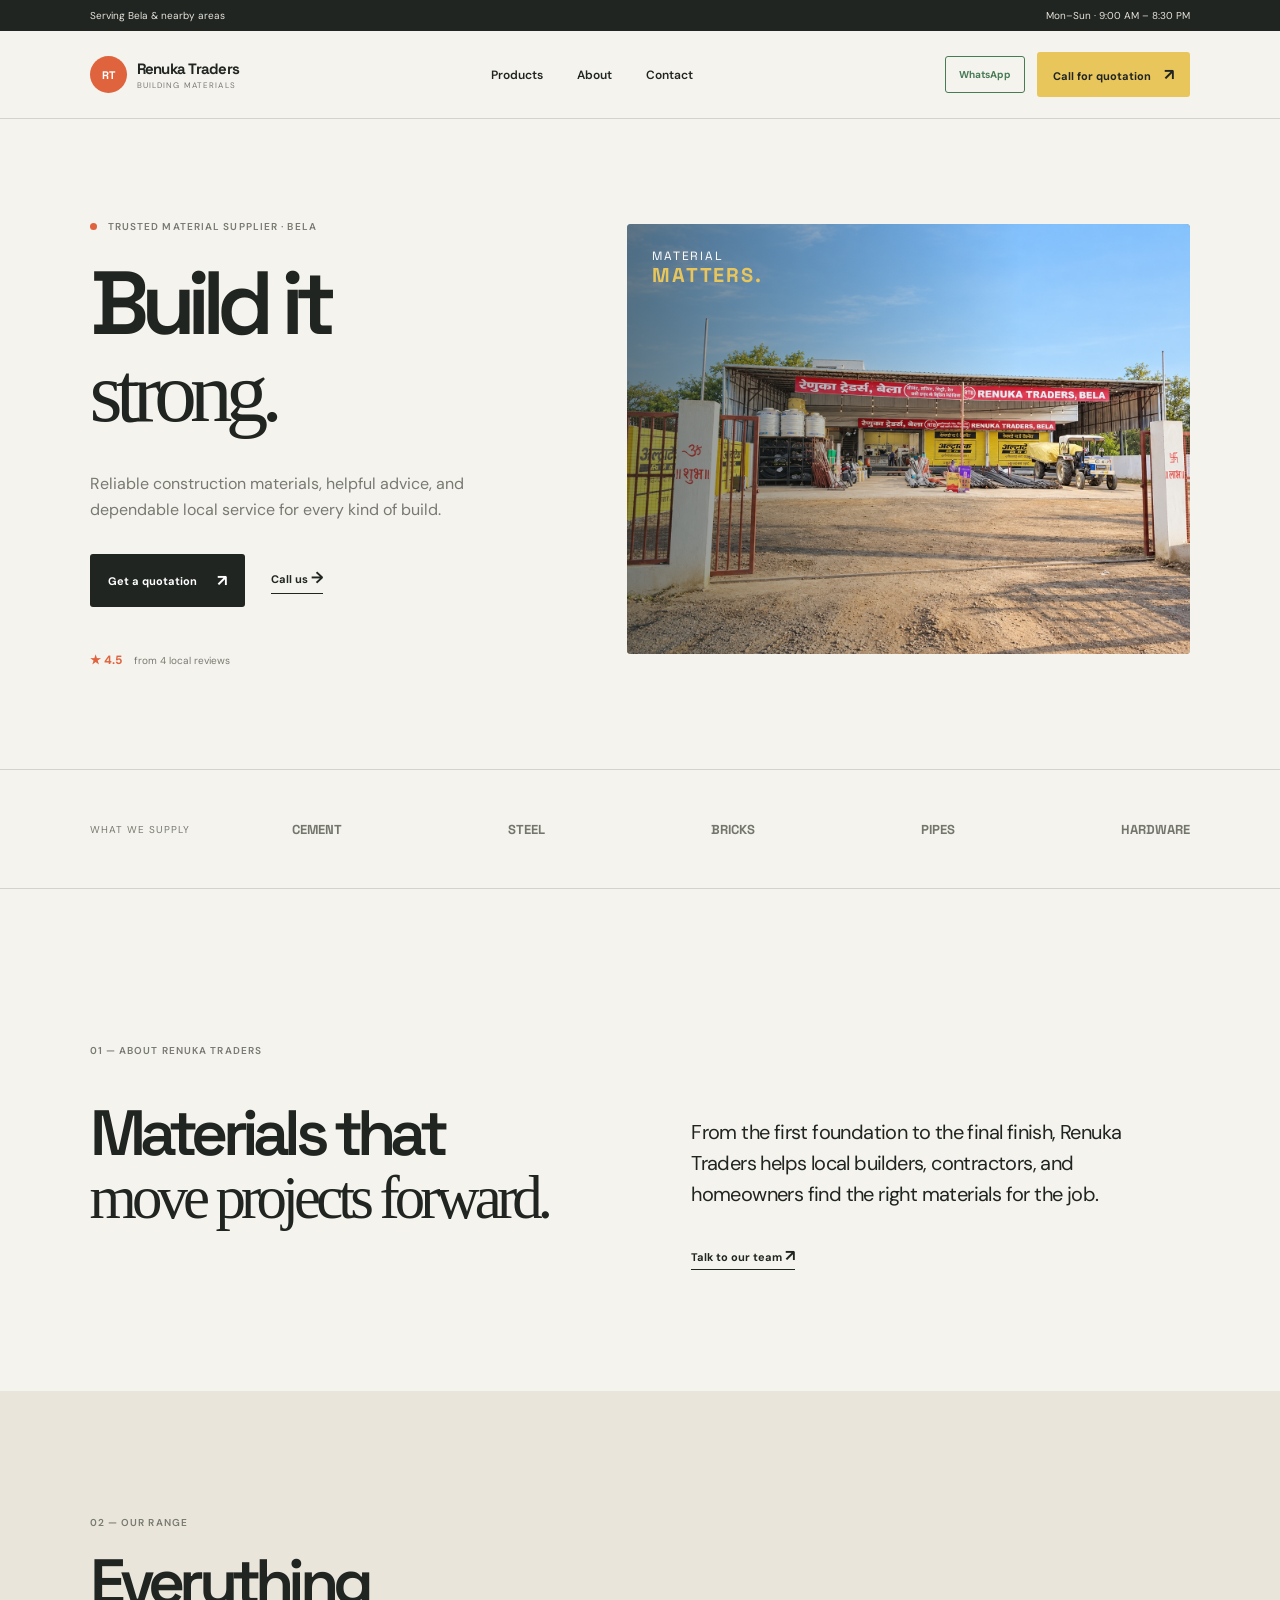
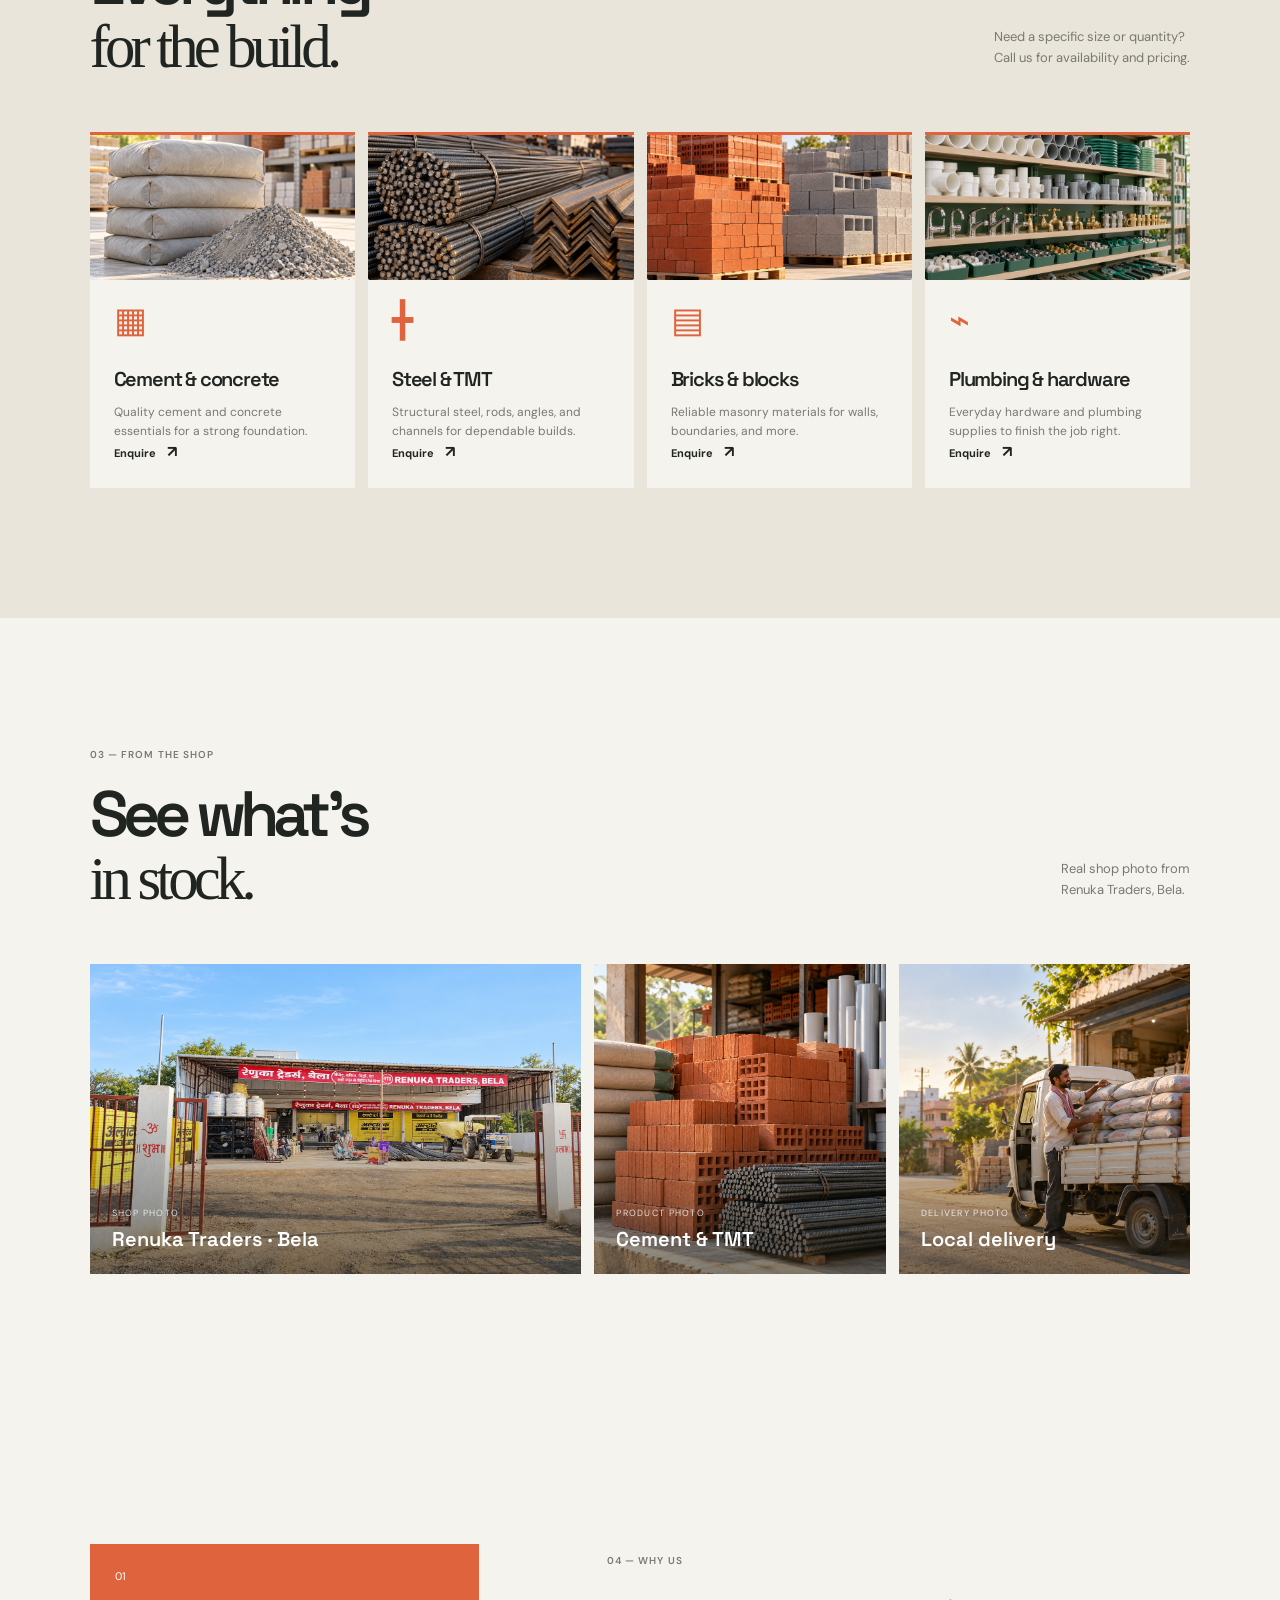
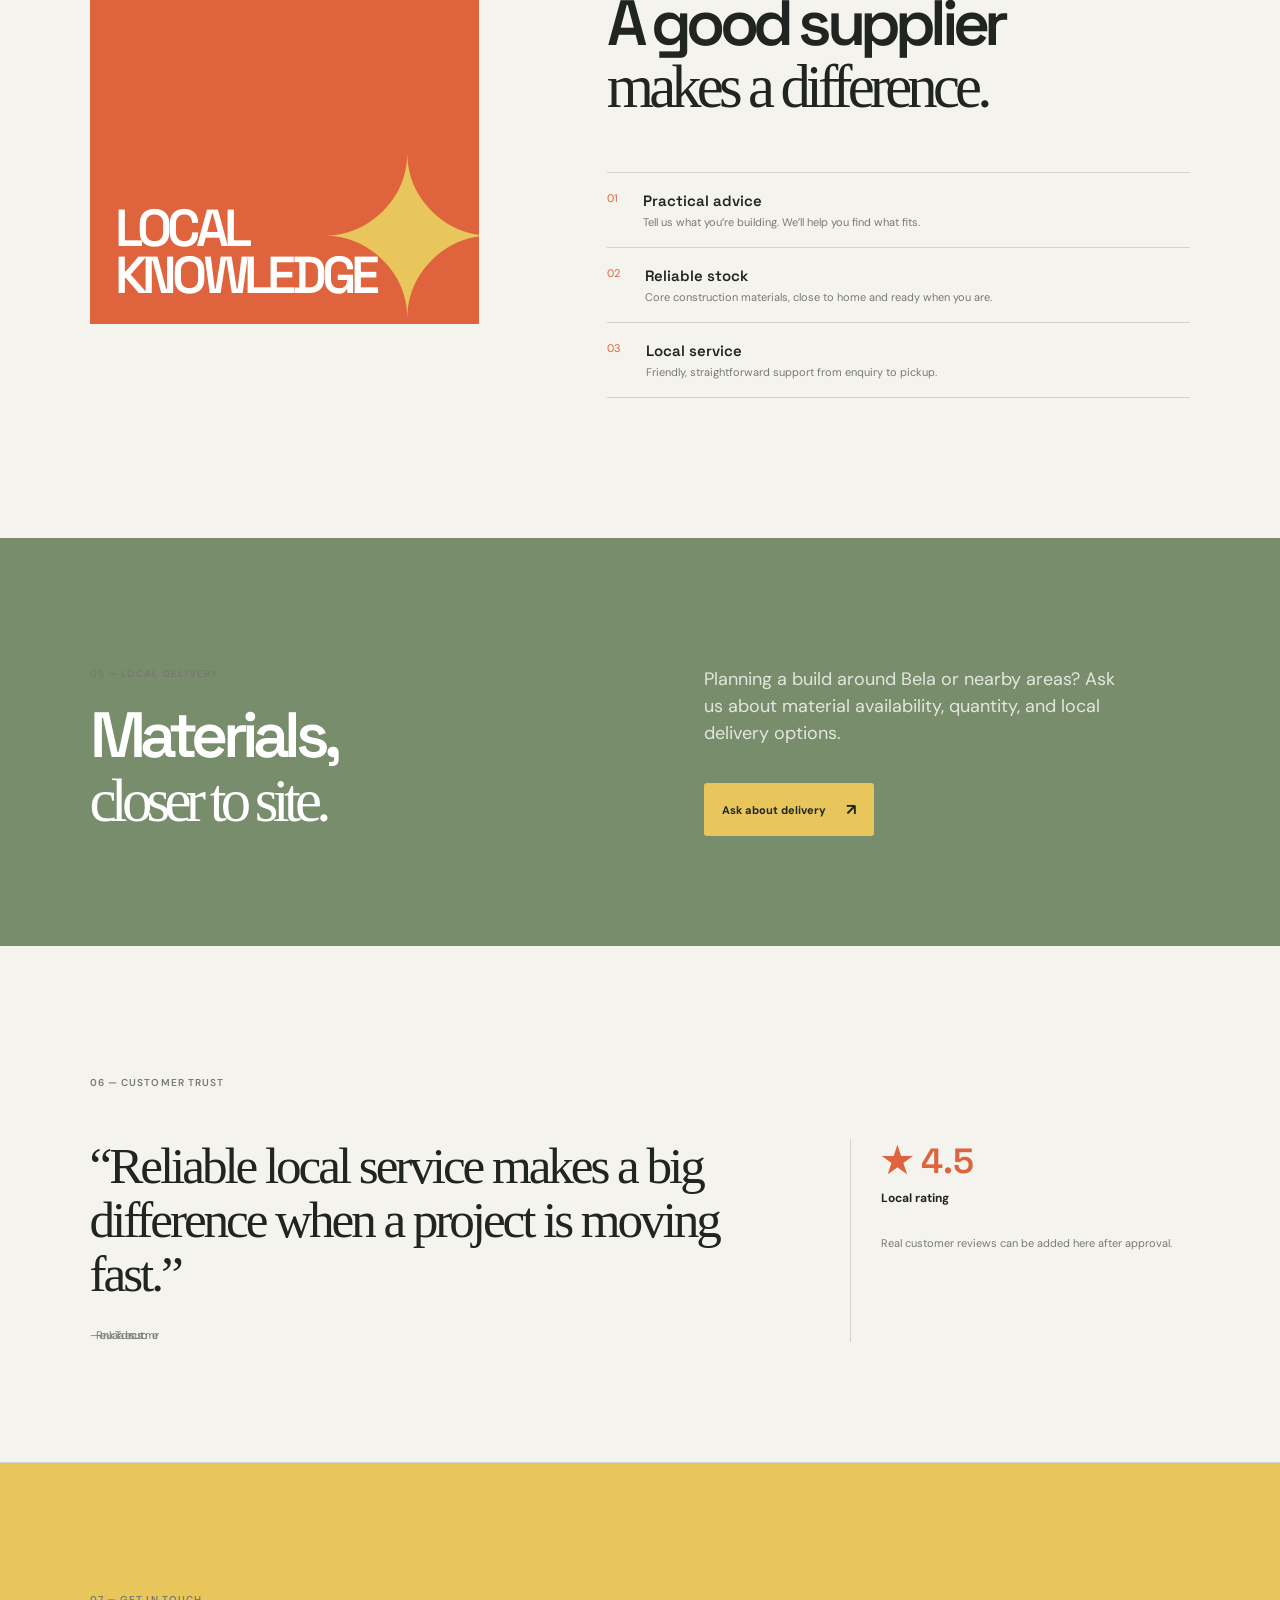
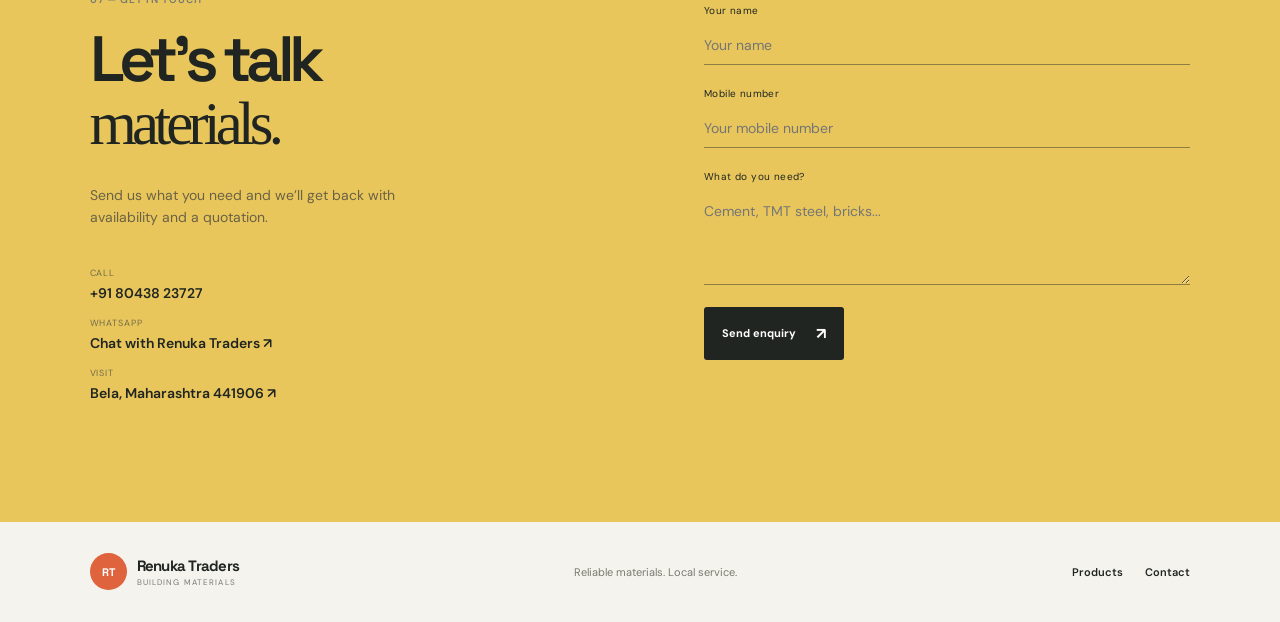
==== commit 3fd4170e: "Add product images to category cards" ====
--- a/renuka-traders/index.html
+++ b/renuka-traders/index.html
@@ -11,7 +11,7 @@
     .header-actions{display:flex;align-items:center;gap:12px}.whatsapp{font-size:10px;font-weight:700;color:#477b56;border:1px solid #477b56;padding:11px 13px;border-radius:3px}.gallery{padding:120px 7vw 130px;background:var(--paper)}.photo-grid{display:grid;grid-template-columns:1.35fr .8fr .8fr;gap:13px;min-height:310px}.photo{background:linear-gradient(135deg,#d4aa83,#8c624c);position:relative;display:flex;flex-direction:column;justify-content:end;padding:22px;color:#fff;overflow:hidden}.photo:before{content:'';position:absolute;inset:0;background:linear-gradient(0deg,rgba(20,25,20,.55),transparent 60%)}.photo>*{position:relative}.photo span{font:9px var(--body);letter-spacing:.14em;opacity:.8}.photo b{font:600 20px var(--display);margin-top:7px}.photo-tall{background:linear-gradient(135deg,#889d85,#364840)}.photo-small{background:linear-gradient(135deg,#e2c55d,#b37035)}.delivery{background:var(--green);color:#fff;padding:110px 7vw;display:grid;grid-template-columns:1fr 1fr;gap:10vw;align-items:end}.delivery h2{font:600 clamp(45px,5vw,75px)/.95 var(--display);letter-spacing:-.09em;margin:25px 0 0}.delivery h2 em{font:400 .95em Georgia,serif}.delivery-copy p{font-size:18px;line-height:1.5;max-width:420px;color:#e2e7dd}.delivery-copy .primary{background:var(--yellow);color:var(--ink);margin-top:18px}.reviews{padding:120px 7vw;border-bottom:1px solid var(--line)}.review-grid{display:grid;grid-template-columns:1.3fr .7fr;gap:10vw;margin-top:50px}.reviews blockquote{font:400 clamp(30px,4vw,55px)/1.05 Georgia,serif;letter-spacing:-.06em;margin:0}.reviews cite{display:block;font:11px var(--body);color:var(--muted);font-style:normal;margin-top:28px}.review-score{border-left:1px solid var(--line);padding-left:30px;display:flex;flex-direction:column;gap:7px}.review-score strong{font:600 35px var(--display);color:var(--orange)}.review-score span{font-size:12px;font-weight:700}.review-score small{font-size:11px;color:var(--muted);line-height:1.5;margin-top:22px}@media(max-width:800px){.header-actions{display:none}.photo-grid,.delivery,.review-grid{grid-template-columns:1fr}.photo-grid{min-height:0}.photo{min-height:220px}.delivery-copy{margin-top:35px}.review-score{border-left:0;border-top:1px solid var(--line);padding:25px 0 0;margin-top:20px}}
   </style>
 <style>.hero-photo{position:absolute;inset:0;width:100%;height:100%;object-fit:cover}.hero-art .sun,.hero-art .grid-lines,.hero-art .material-stack{display:none}.hero-art:after{content:'';position:absolute;inset:0;background:linear-gradient(90deg,rgba(30,38,32,.55),transparent 70%)}.art-label{z-index:1}</style>
-<style>.photo img{position:absolute;inset:0;width:100%;height:100%;object-fit:cover}.photo:before{z-index:1}.photo>span,.photo>b{z-index:2}</style>
+<style>.photo img{position:absolute;inset:0;width:100%;height:100%;object-fit:cover}.photo:before{z-index:1}.photo>span,.photo>b{z-index:2}.category-image{width:100%;height:145px;object-fit:cover;border-radius:2px;margin:-26px -24px 18px;width:calc(100% + 48px)}.product-grid article{overflow:hidden}</style>
 </head>
 <body>
   <div class="topbar"><span>Serving Bela & nearby areas</span><span>Mon–Sun · 9:00 AM – 8:30 PM</span></div>
@@ -20,7 +20,7 @@
     <section class="hero"><div class="hero-copy"><p class="eyebrow"><i></i> Trusted material supplier · Bela</p><h1>Build it<br /><em>strong.</em></h1><p class="lede">Reliable construction materials, helpful advice, and dependable local service for every kind of build.</p><div class="hero-actions"><a class="primary" href="#contact">Get a quotation <span>↗</span></a><a class="secondary" href="tel:+918043823727">Call us <span>→</span></a></div><div class="rating"><b>★ 4.5</b><span>from 4 local reviews</span></div></div><div class="hero-art"><img class="hero-photo" src="images/renuka-shop-front-day.png" alt="Renuka Traders shop front in Bela" /><div class="sun"></div><div class="grid-lines"></div><div class="material-stack"><div class="brick brick-a"></div><div class="brick brick-b"></div><div class="brick brick-c"></div><div class="steel"></div></div><div class="art-label">MATERIAL<br /><b>MATTERS.</b></div></div></section>
     <section class="trust"><span>WHAT WE SUPPLY</span><div><b>CEMENT</b><b>STEEL</b><b>BRICKS</b><b>PIPES</b><b>HARDWARE</b></div></section>
     <section class="intro" id="about"><p class="eyebrow">01 — ABOUT RENUKA TRADERS</p><div class="intro-grid"><h2>Materials that<br /><em>move projects forward.</em></h2><div><p>From the first foundation to the final finish, Renuka Traders helps local builders, contractors, and homeowners find the right materials for the job.</p><a class="text-link" href="#contact">Talk to our team <span>↗</span></a></div></div></section>
-    <section class="products" id="products"><div class="section-heading"><div><p class="eyebrow">02 — OUR RANGE</p><h2>Everything<br /><em>for the build.</em></h2></div><p>Need a specific size or quantity?<br />Call us for availability and pricing.</p></div><div class="product-grid"><article><span class="product-icon">▦</span><h3>Cement & concrete</h3><p>Quality cement and concrete essentials for a strong foundation.</p><a href="#contact">Enquire <span>↗</span></a></article><article><span class="product-icon">╋</span><h3>Steel & TMT</h3><p>Structural steel, rods, angles, and channels for dependable builds.</p><a href="#contact">Enquire <span>↗</span></a></article><article><span class="product-icon">▤</span><h3>Bricks & blocks</h3><p>Reliable masonry materials for walls, boundaries, and more.</p><a href="#contact">Enquire <span>↗</span></a></article><article><span class="product-icon">⌁</span><h3>Plumbing & hardware</h3><p>Everyday hardware and plumbing supplies to finish the job right.</p><a href="#contact">Enquire <span>↗</span></a></article></div></section>
+    <section class="products" id="products"><div class="section-heading"><div><p class="eyebrow">02 — OUR RANGE</p><h2>Everything<br /><em>for the build.</em></h2></div><p>Need a specific size or quantity?<br />Call us for availability and pricing.</p></div><div class="product-grid"><article><img class="category-image" src="images/category-cement.png" alt="Cement and concrete materials" /><span class="product-icon">▦</span><h3>Cement & concrete</h3><p>Quality cement and concrete essentials for a strong foundation.</p><a href="#contact">Enquire <span>↗</span></a></article><article><img class="category-image" src="images/category-steel.png" alt="Steel and TMT rods" /><span class="product-icon">╋</span><h3>Steel & TMT</h3><p>Structural steel, rods, angles, and channels for dependable builds.</p><a href="#contact">Enquire <span>↗</span></a></article><article><img class="category-image" src="images/category-bricks.png" alt="Bricks and concrete blocks" /><span class="product-icon">▤</span><h3>Bricks & blocks</h3><p>Reliable masonry materials for walls, boundaries, and more.</p><a href="#contact">Enquire <span>↗</span></a></article><article><img class="category-image" src="images/category-plumbing.png" alt="Plumbing pipes and hardware" /><span class="product-icon">⌁</span><h3>Plumbing & hardware</h3><p>Everyday hardware and plumbing supplies to finish the job right.</p><a href="#contact">Enquire <span>↗</span></a></article></div></section>
     <section class="gallery"><div class="section-heading"><div><p class="eyebrow">03 — FROM THE SHOP</p><h2>See what’s<br /><em>in stock.</em></h2></div><p>Real shop photo from<br />Renuka Traders, Bela.</p></div><div class="photo-grid"><div class="photo photo-large"><img src="images/renuka-shop-front-day.png" alt="Renuka Traders shop front in Bela" /><span>SHOP PHOTO</span><b>Renuka Traders · Bela</b></div><div class="photo photo-tall"><img src="images/renuka-products.png" alt="Cement bricks steel and plumbing products" /><span>PRODUCT PHOTO</span><b>Cement & TMT</b></div><div class="photo photo-small"><img src="images/renuka-delivery.png" alt="Local building material delivery" /><span>DELIVERY PHOTO</span><b>Local delivery</b></div></div></section>
     <section class="why"><div class="why-art"><span>01</span><strong>LOCAL<br />KNOWLEDGE</strong><i>✦</i></div><div><p class="eyebrow">04 — WHY US</p><h2>A good supplier<br /><em>makes a difference.</em></h2><div class="points"><p><b>01</b><span><strong>Practical advice</strong><small>Tell us what you’re building. We’ll help you find what fits.</small></span></p><p><b>02</b><span><strong>Reliable stock</strong><small>Core construction materials, close to home and ready when you are.</small></span></p><p><b>03</b><span><strong>Local service</strong><small>Friendly, straightforward support from enquiry to pickup.</small></span></p></div></div></section>
     <section class="delivery"><div><p class="eyebrow">05 — LOCAL DELIVERY</p><h2>Materials,<br /><em>closer to site.</em></h2></div><div class="delivery-copy"><p>Planning a build around Bela or nearby areas? Ask us about material availability, quantity, and local delivery options.</p><a class="primary" href="#contact">Ask about delivery <span>↗</span></a></div></section>
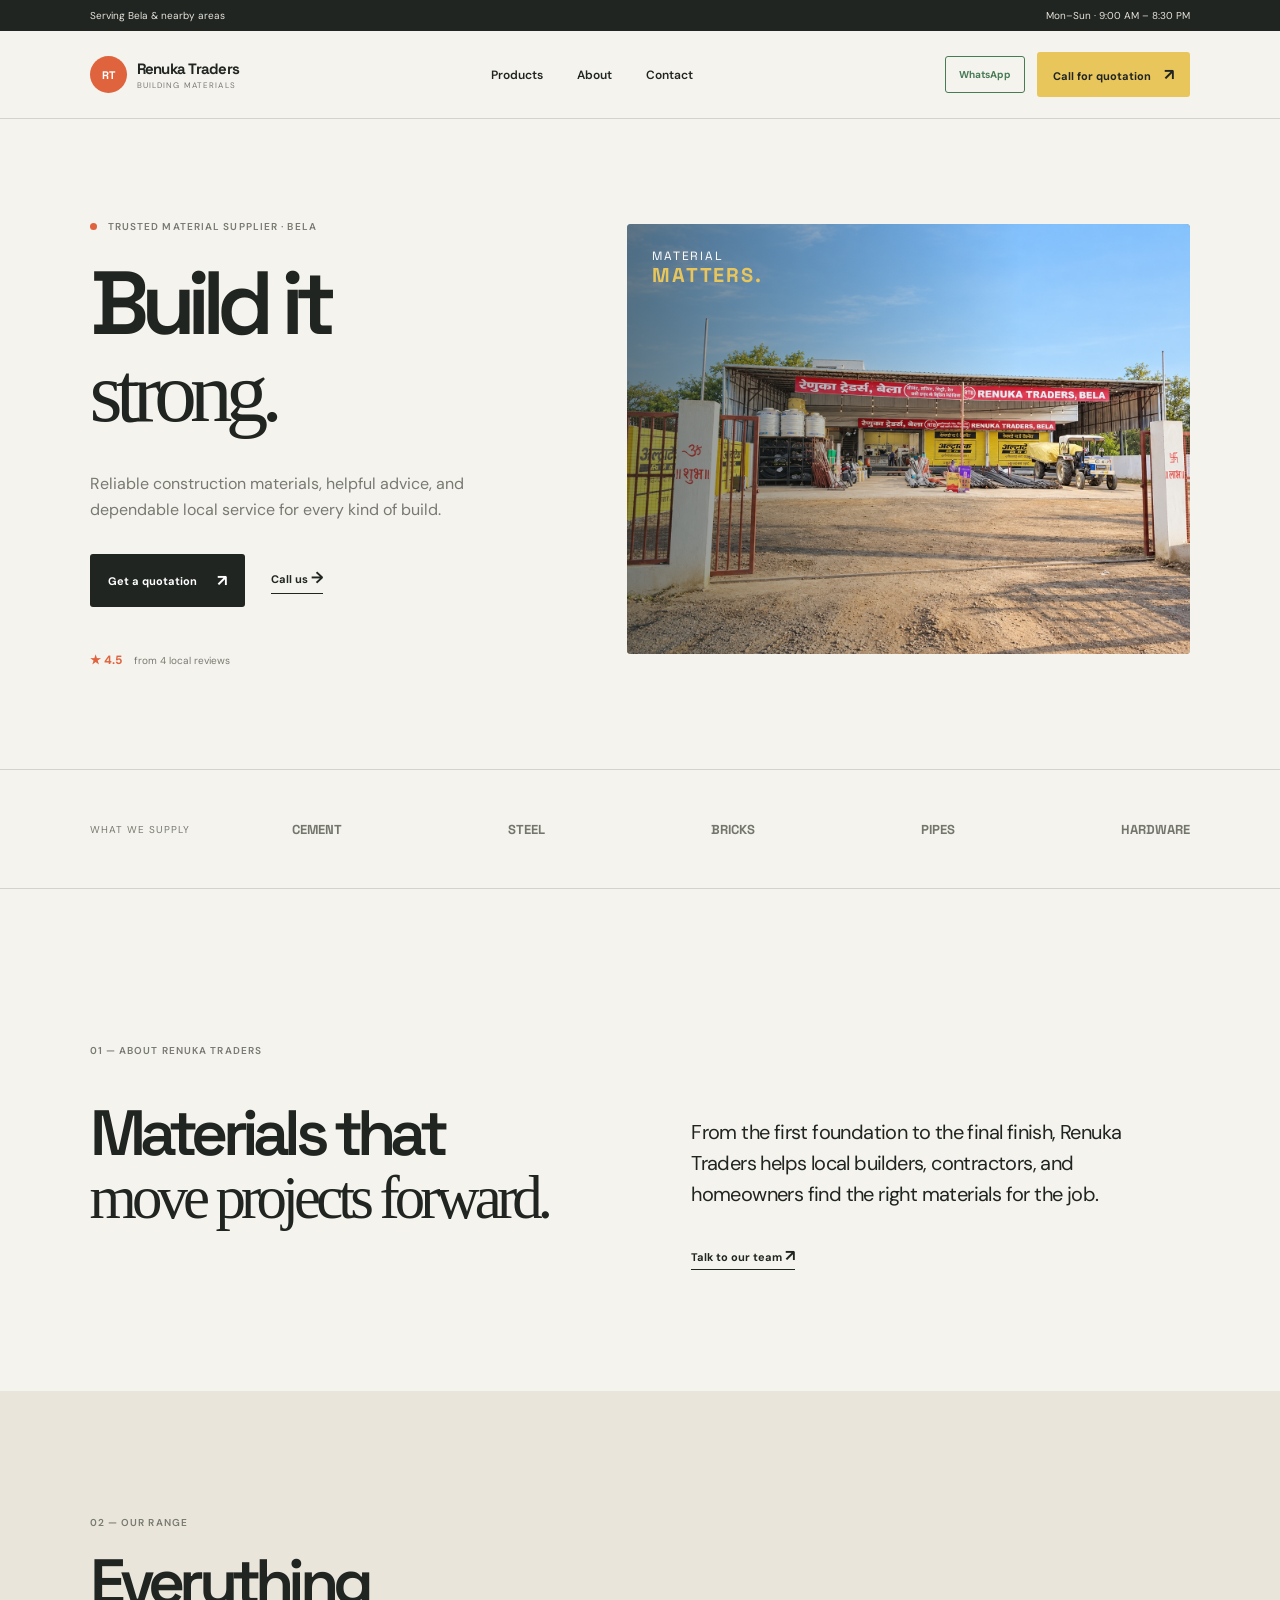
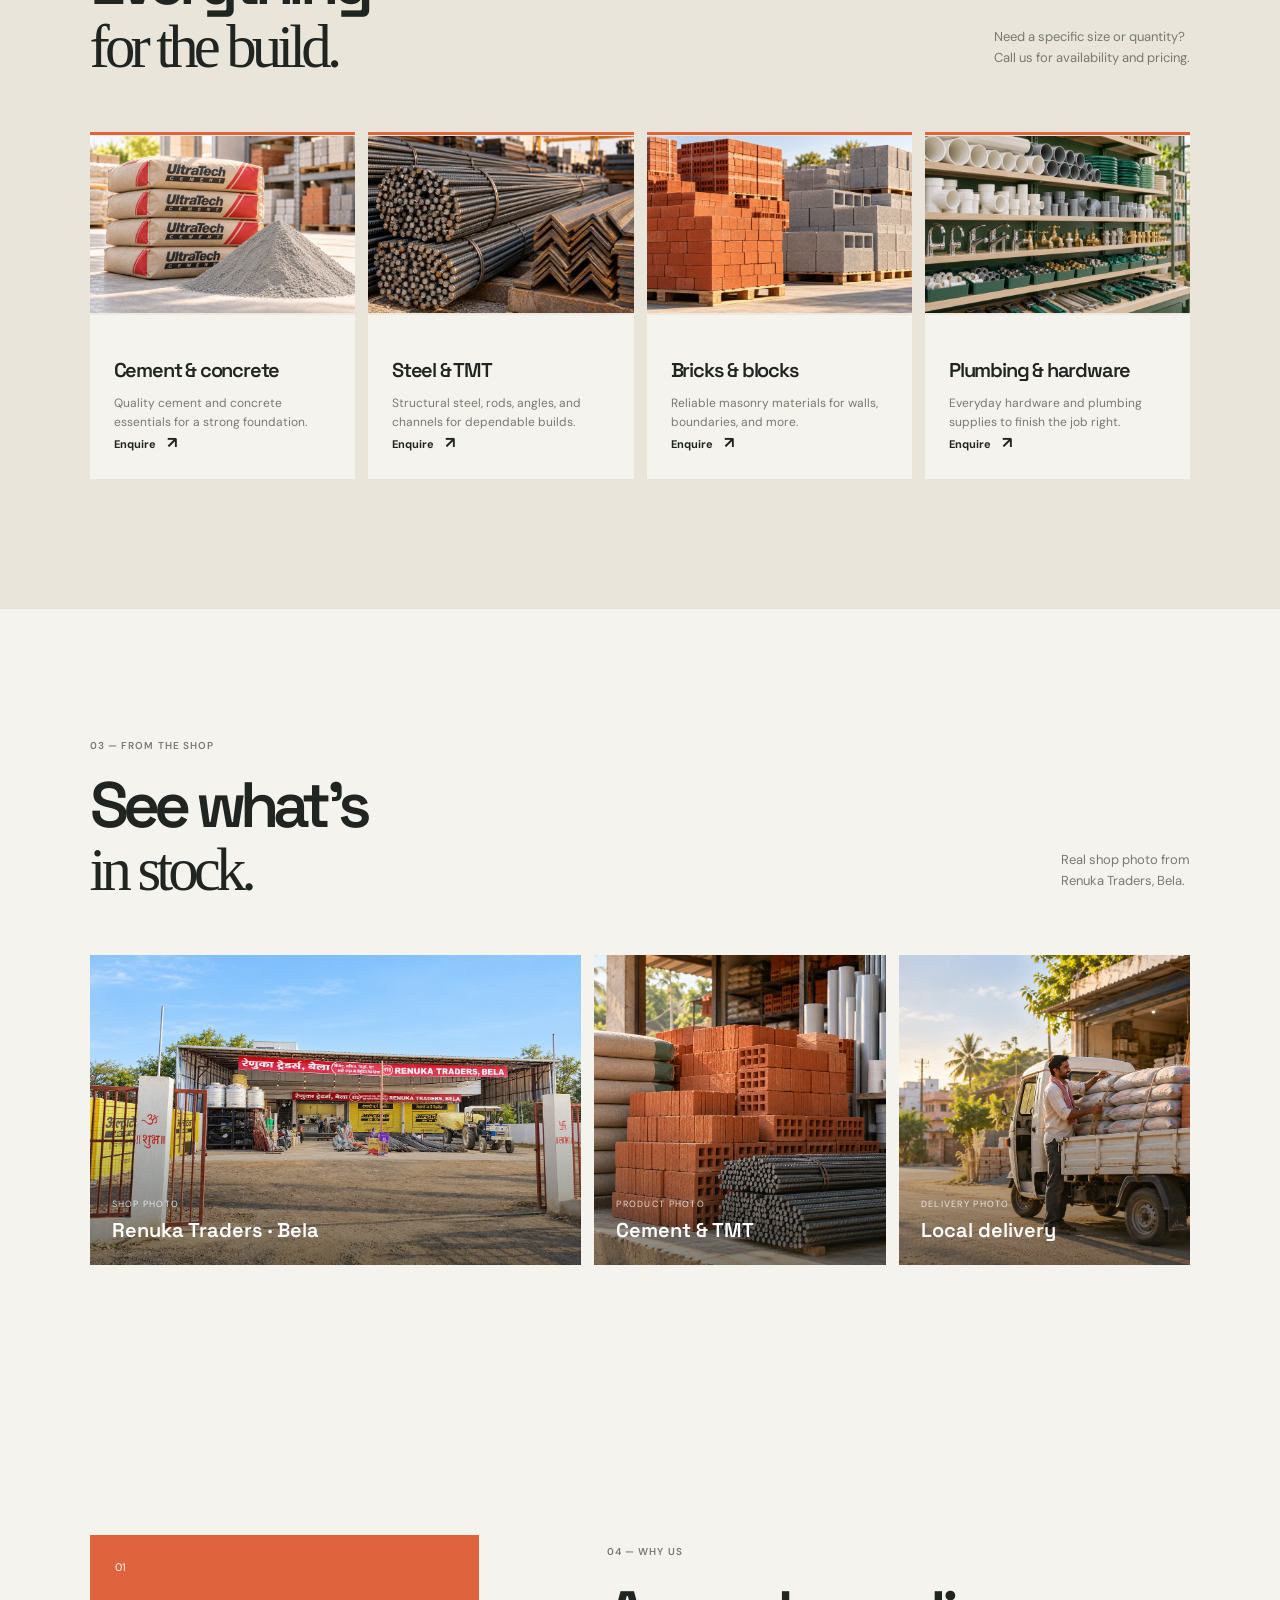
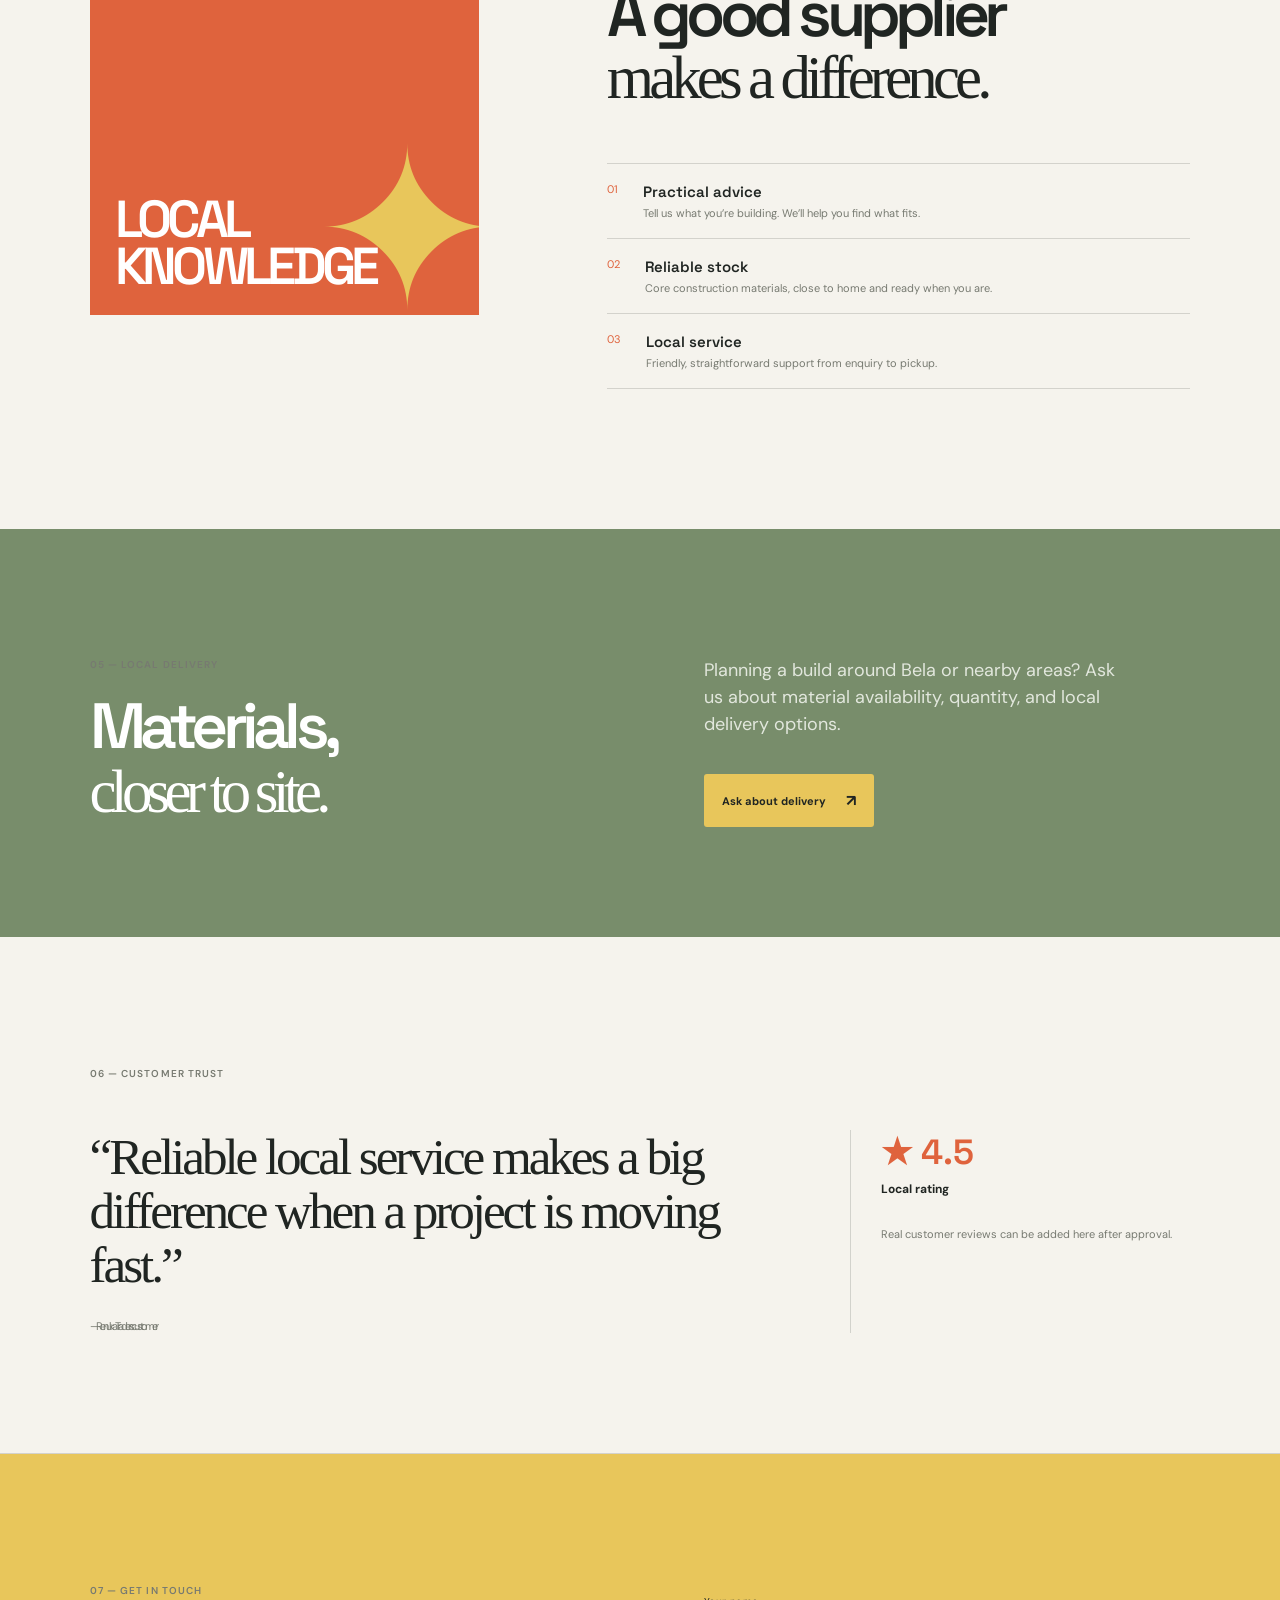
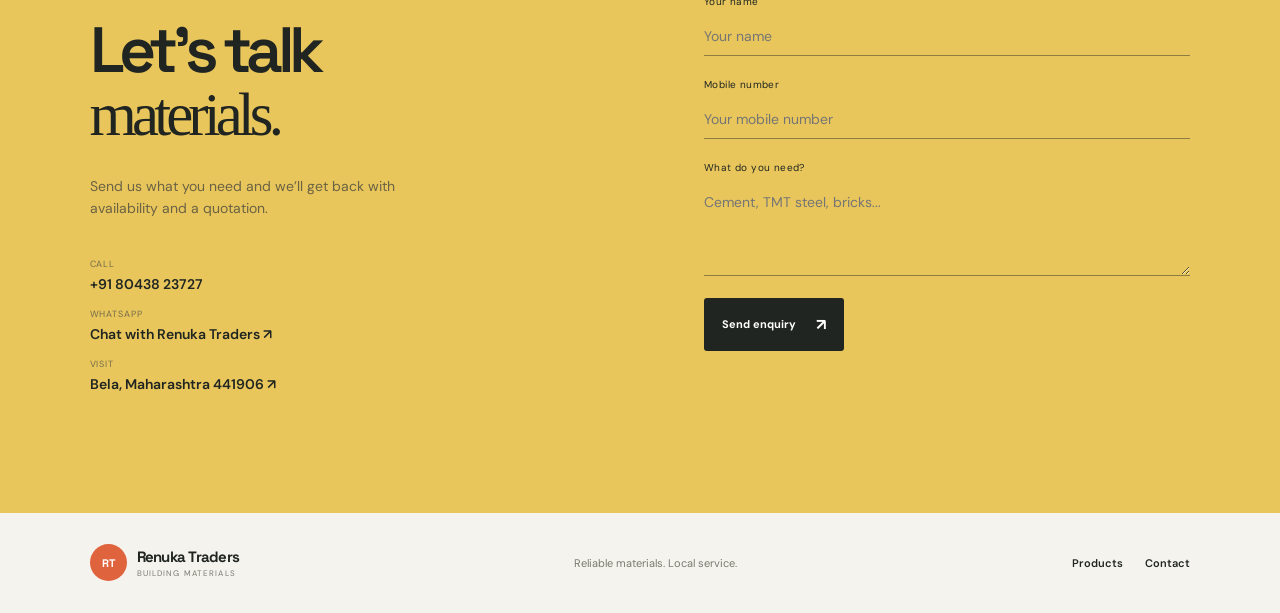
==== commit e982fe1a: "Improve category images and remove icons" ====
--- a/renuka-traders/index.html
+++ b/renuka-traders/index.html
@@ -11,7 +11,7 @@
     .header-actions{display:flex;align-items:center;gap:12px}.whatsapp{font-size:10px;font-weight:700;color:#477b56;border:1px solid #477b56;padding:11px 13px;border-radius:3px}.gallery{padding:120px 7vw 130px;background:var(--paper)}.photo-grid{display:grid;grid-template-columns:1.35fr .8fr .8fr;gap:13px;min-height:310px}.photo{background:linear-gradient(135deg,#d4aa83,#8c624c);position:relative;display:flex;flex-direction:column;justify-content:end;padding:22px;color:#fff;overflow:hidden}.photo:before{content:'';position:absolute;inset:0;background:linear-gradient(0deg,rgba(20,25,20,.55),transparent 60%)}.photo>*{position:relative}.photo span{font:9px var(--body);letter-spacing:.14em;opacity:.8}.photo b{font:600 20px var(--display);margin-top:7px}.photo-tall{background:linear-gradient(135deg,#889d85,#364840)}.photo-small{background:linear-gradient(135deg,#e2c55d,#b37035)}.delivery{background:var(--green);color:#fff;padding:110px 7vw;display:grid;grid-template-columns:1fr 1fr;gap:10vw;align-items:end}.delivery h2{font:600 clamp(45px,5vw,75px)/.95 var(--display);letter-spacing:-.09em;margin:25px 0 0}.delivery h2 em{font:400 .95em Georgia,serif}.delivery-copy p{font-size:18px;line-height:1.5;max-width:420px;color:#e2e7dd}.delivery-copy .primary{background:var(--yellow);color:var(--ink);margin-top:18px}.reviews{padding:120px 7vw;border-bottom:1px solid var(--line)}.review-grid{display:grid;grid-template-columns:1.3fr .7fr;gap:10vw;margin-top:50px}.reviews blockquote{font:400 clamp(30px,4vw,55px)/1.05 Georgia,serif;letter-spacing:-.06em;margin:0}.reviews cite{display:block;font:11px var(--body);color:var(--muted);font-style:normal;margin-top:28px}.review-score{border-left:1px solid var(--line);padding-left:30px;display:flex;flex-direction:column;gap:7px}.review-score strong{font:600 35px var(--display);color:var(--orange)}.review-score span{font-size:12px;font-weight:700}.review-score small{font-size:11px;color:var(--muted);line-height:1.5;margin-top:22px}@media(max-width:800px){.header-actions{display:none}.photo-grid,.delivery,.review-grid{grid-template-columns:1fr}.photo-grid{min-height:0}.photo{min-height:220px}.delivery-copy{margin-top:35px}.review-score{border-left:0;border-top:1px solid var(--line);padding:25px 0 0;margin-top:20px}}
   </style>
 <style>.hero-photo{position:absolute;inset:0;width:100%;height:100%;object-fit:cover}.hero-art .sun,.hero-art .grid-lines,.hero-art .material-stack{display:none}.hero-art:after{content:'';position:absolute;inset:0;background:linear-gradient(90deg,rgba(30,38,32,.55),transparent 70%)}.art-label{z-index:1}</style>
-<style>.photo img{position:absolute;inset:0;width:100%;height:100%;object-fit:cover}.photo:before{z-index:1}.photo>span,.photo>b{z-index:2}.category-image{width:100%;height:145px;object-fit:cover;border-radius:2px;margin:-26px -24px 18px;width:calc(100% + 48px)}.product-grid article{overflow:hidden}</style>
+<style>.photo img{position:absolute;inset:0;width:100%;height:100%;object-fit:cover}.photo:before{z-index:1}.photo>span,.photo>b{z-index:2}.category-image{display:block;width:calc(100% + 48px);height:180px;object-fit:contain;background:#eee9de;border-radius:2px;margin:-26px -24px 18px}.product-grid article{overflow:hidden}</style>
 </head>
 <body>
   <div class="topbar"><span>Serving Bela & nearby areas</span><span>Mon–Sun · 9:00 AM – 8:30 PM</span></div>
@@ -20,7 +20,7 @@
     <section class="hero"><div class="hero-copy"><p class="eyebrow"><i></i> Trusted material supplier · Bela</p><h1>Build it<br /><em>strong.</em></h1><p class="lede">Reliable construction materials, helpful advice, and dependable local service for every kind of build.</p><div class="hero-actions"><a class="primary" href="#contact">Get a quotation <span>↗</span></a><a class="secondary" href="tel:+918043823727">Call us <span>→</span></a></div><div class="rating"><b>★ 4.5</b><span>from 4 local reviews</span></div></div><div class="hero-art"><img class="hero-photo" src="images/renuka-shop-front-day.png" alt="Renuka Traders shop front in Bela" /><div class="sun"></div><div class="grid-lines"></div><div class="material-stack"><div class="brick brick-a"></div><div class="brick brick-b"></div><div class="brick brick-c"></div><div class="steel"></div></div><div class="art-label">MATERIAL<br /><b>MATTERS.</b></div></div></section>
     <section class="trust"><span>WHAT WE SUPPLY</span><div><b>CEMENT</b><b>STEEL</b><b>BRICKS</b><b>PIPES</b><b>HARDWARE</b></div></section>
     <section class="intro" id="about"><p class="eyebrow">01 — ABOUT RENUKA TRADERS</p><div class="intro-grid"><h2>Materials that<br /><em>move projects forward.</em></h2><div><p>From the first foundation to the final finish, Renuka Traders helps local builders, contractors, and homeowners find the right materials for the job.</p><a class="text-link" href="#contact">Talk to our team <span>↗</span></a></div></div></section>
-    <section class="products" id="products"><div class="section-heading"><div><p class="eyebrow">02 — OUR RANGE</p><h2>Everything<br /><em>for the build.</em></h2></div><p>Need a specific size or quantity?<br />Call us for availability and pricing.</p></div><div class="product-grid"><article><img class="category-image" src="images/category-cement.png" alt="Cement and concrete materials" /><span class="product-icon">▦</span><h3>Cement & concrete</h3><p>Quality cement and concrete essentials for a strong foundation.</p><a href="#contact">Enquire <span>↗</span></a></article><article><img class="category-image" src="images/category-steel.png" alt="Steel and TMT rods" /><span class="product-icon">╋</span><h3>Steel & TMT</h3><p>Structural steel, rods, angles, and channels for dependable builds.</p><a href="#contact">Enquire <span>↗</span></a></article><article><img class="category-image" src="images/category-bricks.png" alt="Bricks and concrete blocks" /><span class="product-icon">▤</span><h3>Bricks & blocks</h3><p>Reliable masonry materials for walls, boundaries, and more.</p><a href="#contact">Enquire <span>↗</span></a></article><article><img class="category-image" src="images/category-plumbing.png" alt="Plumbing pipes and hardware" /><span class="product-icon">⌁</span><h3>Plumbing & hardware</h3><p>Everyday hardware and plumbing supplies to finish the job right.</p><a href="#contact">Enquire <span>↗</span></a></article></div></section>
+    <section class="products" id="products"><div class="section-heading"><div><p class="eyebrow">02 — OUR RANGE</p><h2>Everything<br /><em>for the build.</em></h2></div><p>Need a specific size or quantity?<br />Call us for availability and pricing.</p></div><div class="product-grid"><article><img class="category-image" src="images/category-cement.png" alt="Cement and concrete materials" /><h3>Cement & concrete</h3><p>Quality cement and concrete essentials for a strong foundation.</p><a href="#contact">Enquire <span>↗</span></a></article><article><img class="category-image" src="images/category-steel.png" alt="Steel and TMT rods" /><h3>Steel & TMT</h3><p>Structural steel, rods, angles, and channels for dependable builds.</p><a href="#contact">Enquire <span>↗</span></a></article><article><img class="category-image" src="images/category-bricks.png" alt="Bricks and concrete blocks" /><h3>Bricks & blocks</h3><p>Reliable masonry materials for walls, boundaries, and more.</p><a href="#contact">Enquire <span>↗</span></a></article><article><img class="category-image" src="images/category-plumbing.png" alt="Plumbing pipes and hardware" /><h3>Plumbing & hardware</h3><p>Everyday hardware and plumbing supplies to finish the job right.</p><a href="#contact">Enquire <span>↗</span></a></article></div></section>
     <section class="gallery"><div class="section-heading"><div><p class="eyebrow">03 — FROM THE SHOP</p><h2>See what’s<br /><em>in stock.</em></h2></div><p>Real shop photo from<br />Renuka Traders, Bela.</p></div><div class="photo-grid"><div class="photo photo-large"><img src="images/renuka-shop-front-day.png" alt="Renuka Traders shop front in Bela" /><span>SHOP PHOTO</span><b>Renuka Traders · Bela</b></div><div class="photo photo-tall"><img src="images/renuka-products.png" alt="Cement bricks steel and plumbing products" /><span>PRODUCT PHOTO</span><b>Cement & TMT</b></div><div class="photo photo-small"><img src="images/renuka-delivery.png" alt="Local building material delivery" /><span>DELIVERY PHOTO</span><b>Local delivery</b></div></div></section>
     <section class="why"><div class="why-art"><span>01</span><strong>LOCAL<br />KNOWLEDGE</strong><i>✦</i></div><div><p class="eyebrow">04 — WHY US</p><h2>A good supplier<br /><em>makes a difference.</em></h2><div class="points"><p><b>01</b><span><strong>Practical advice</strong><small>Tell us what you’re building. We’ll help you find what fits.</small></span></p><p><b>02</b><span><strong>Reliable stock</strong><small>Core construction materials, close to home and ready when you are.</small></span></p><p><b>03</b><span><strong>Local service</strong><small>Friendly, straightforward support from enquiry to pickup.</small></span></p></div></div></section>
     <section class="delivery"><div><p class="eyebrow">05 — LOCAL DELIVERY</p><h2>Materials,<br /><em>closer to site.</em></h2></div><div class="delivery-copy"><p>Planning a build around Bela or nearby areas? Ask us about material availability, quantity, and local delivery options.</p><a class="primary" href="#contact">Ask about delivery <span>↗</span></a></div></section>
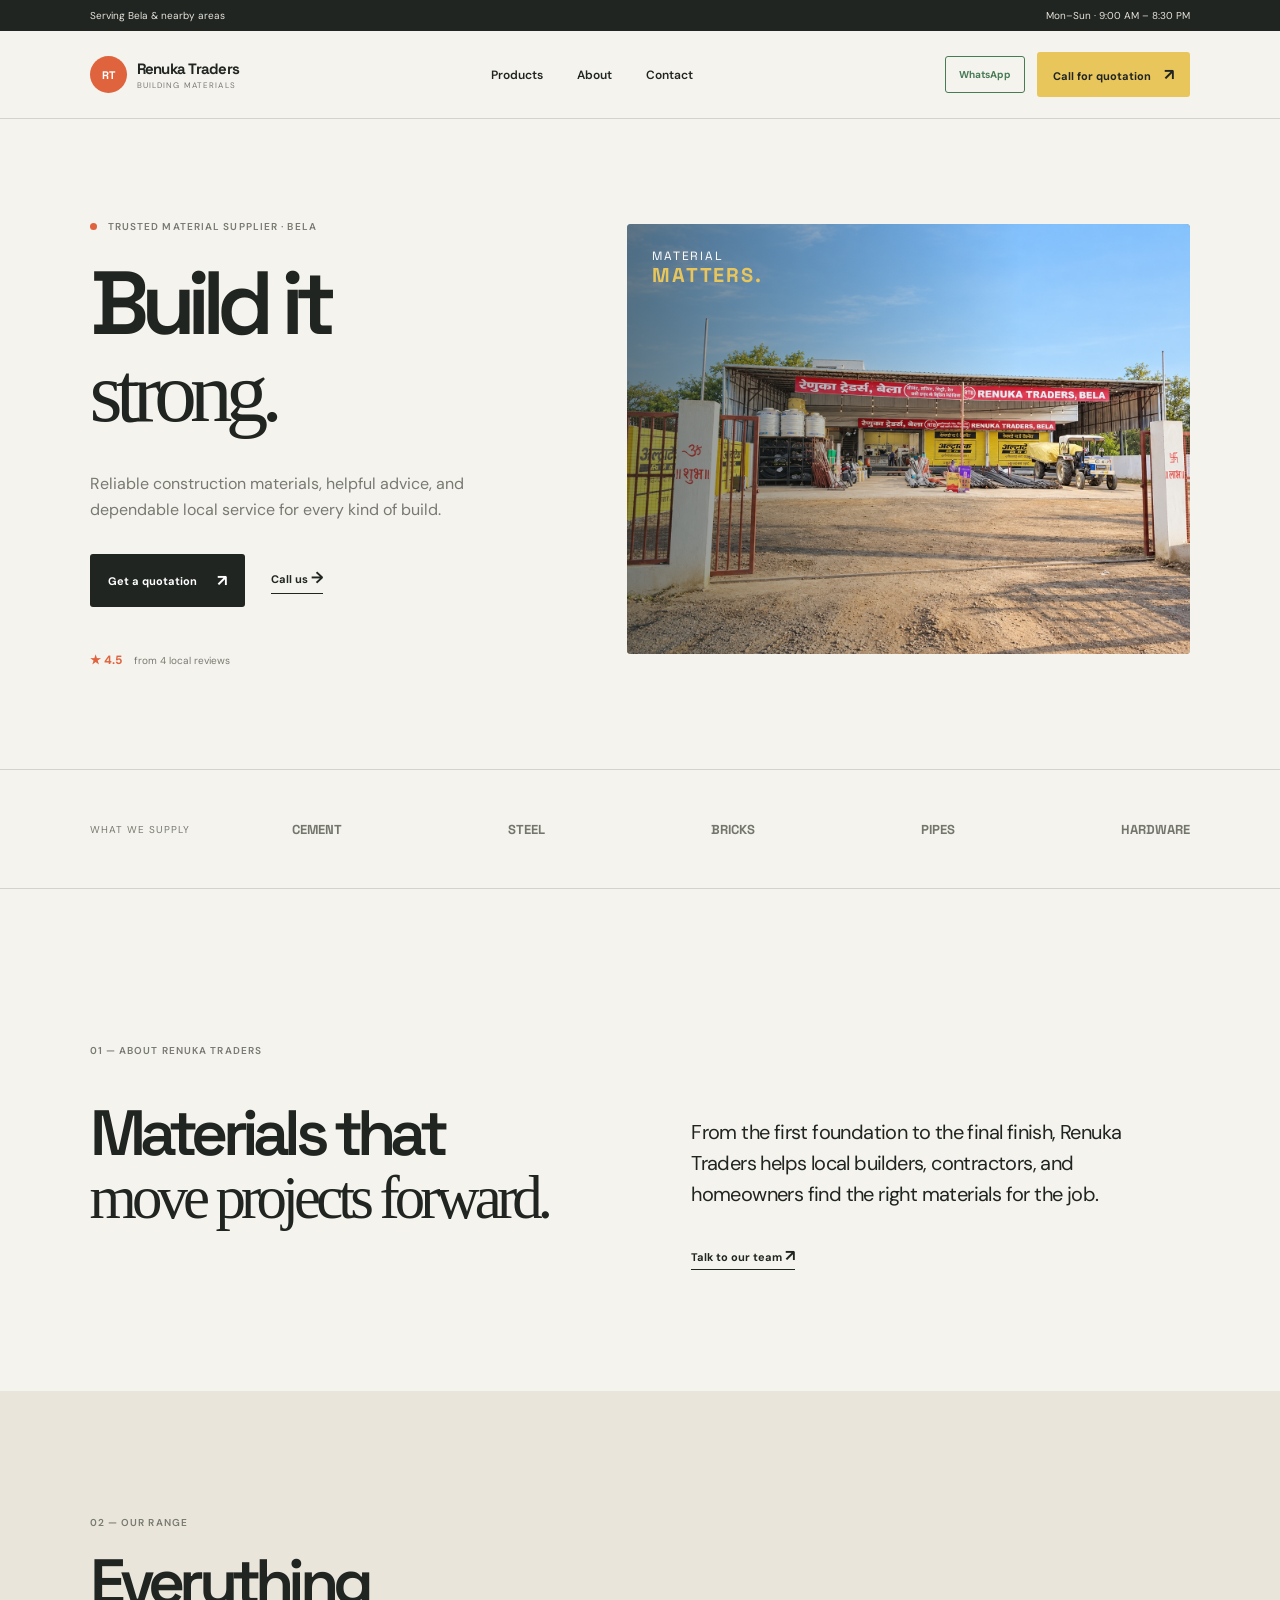
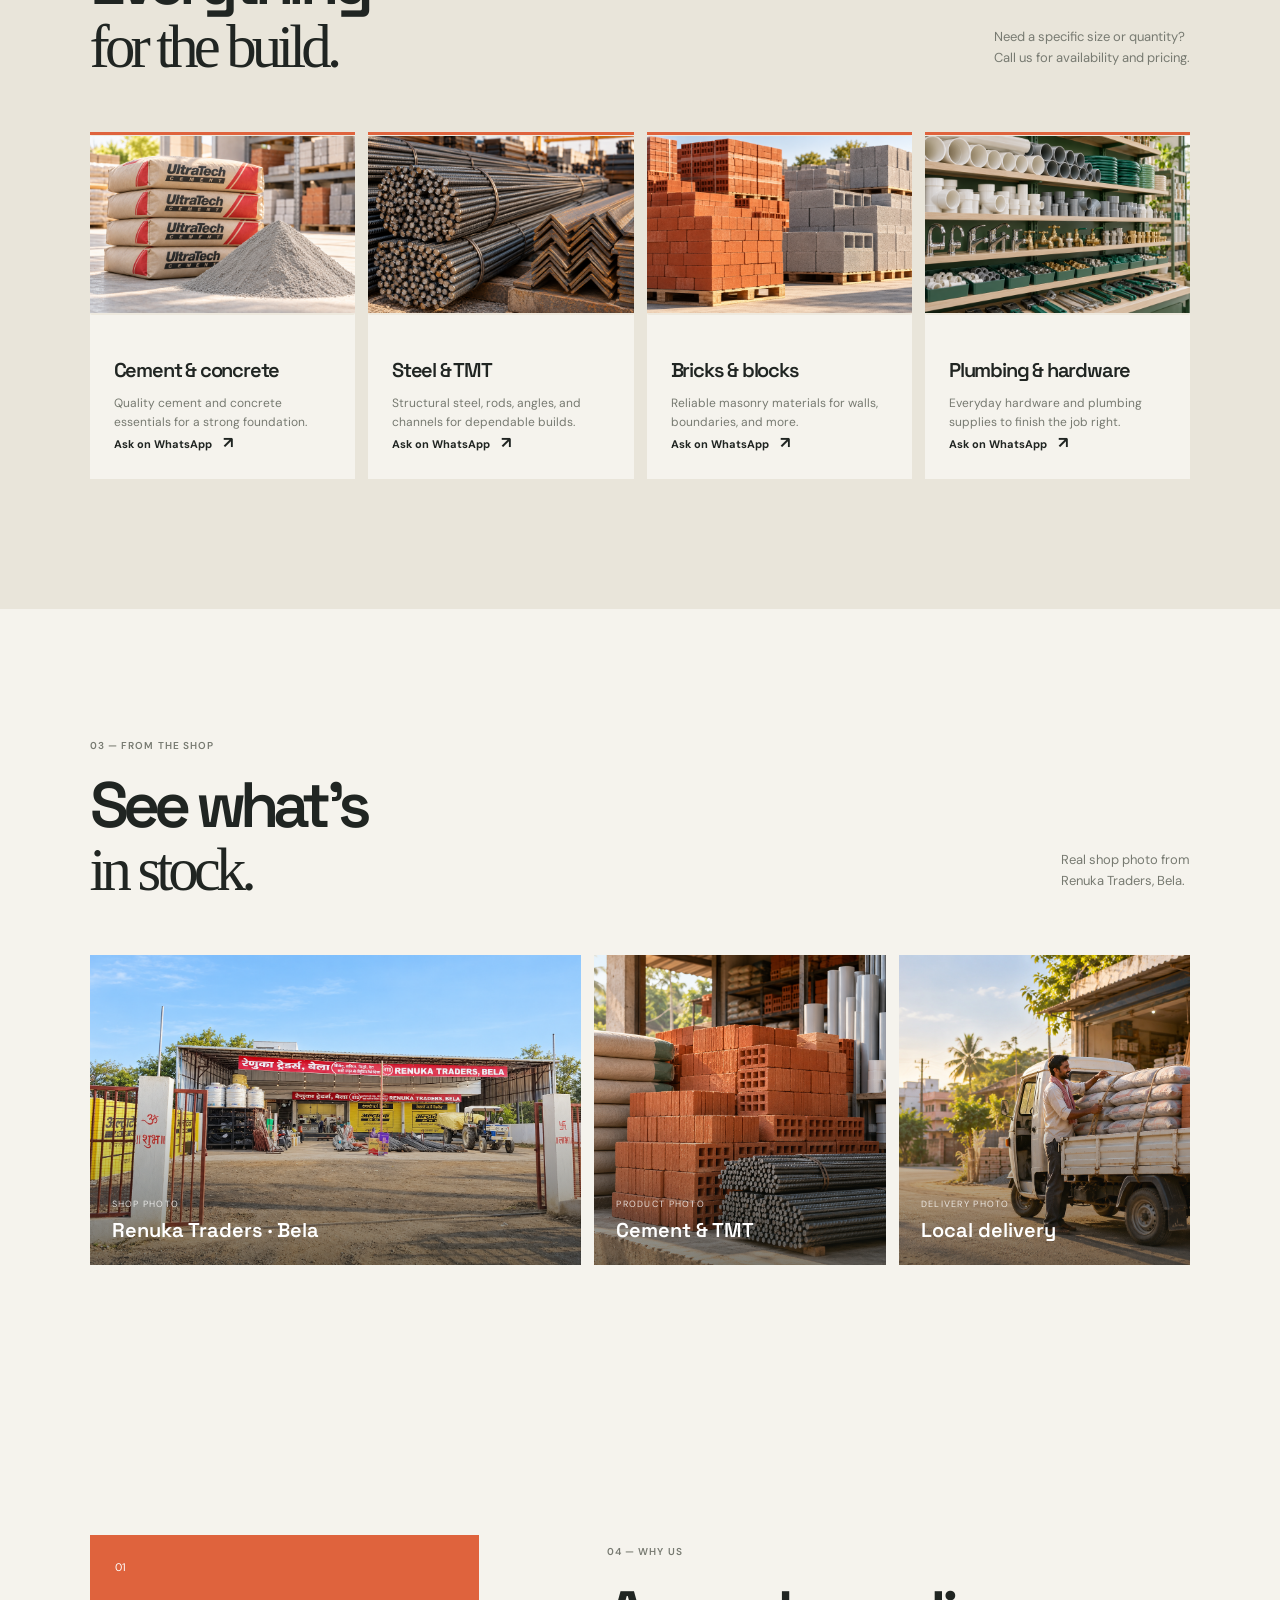
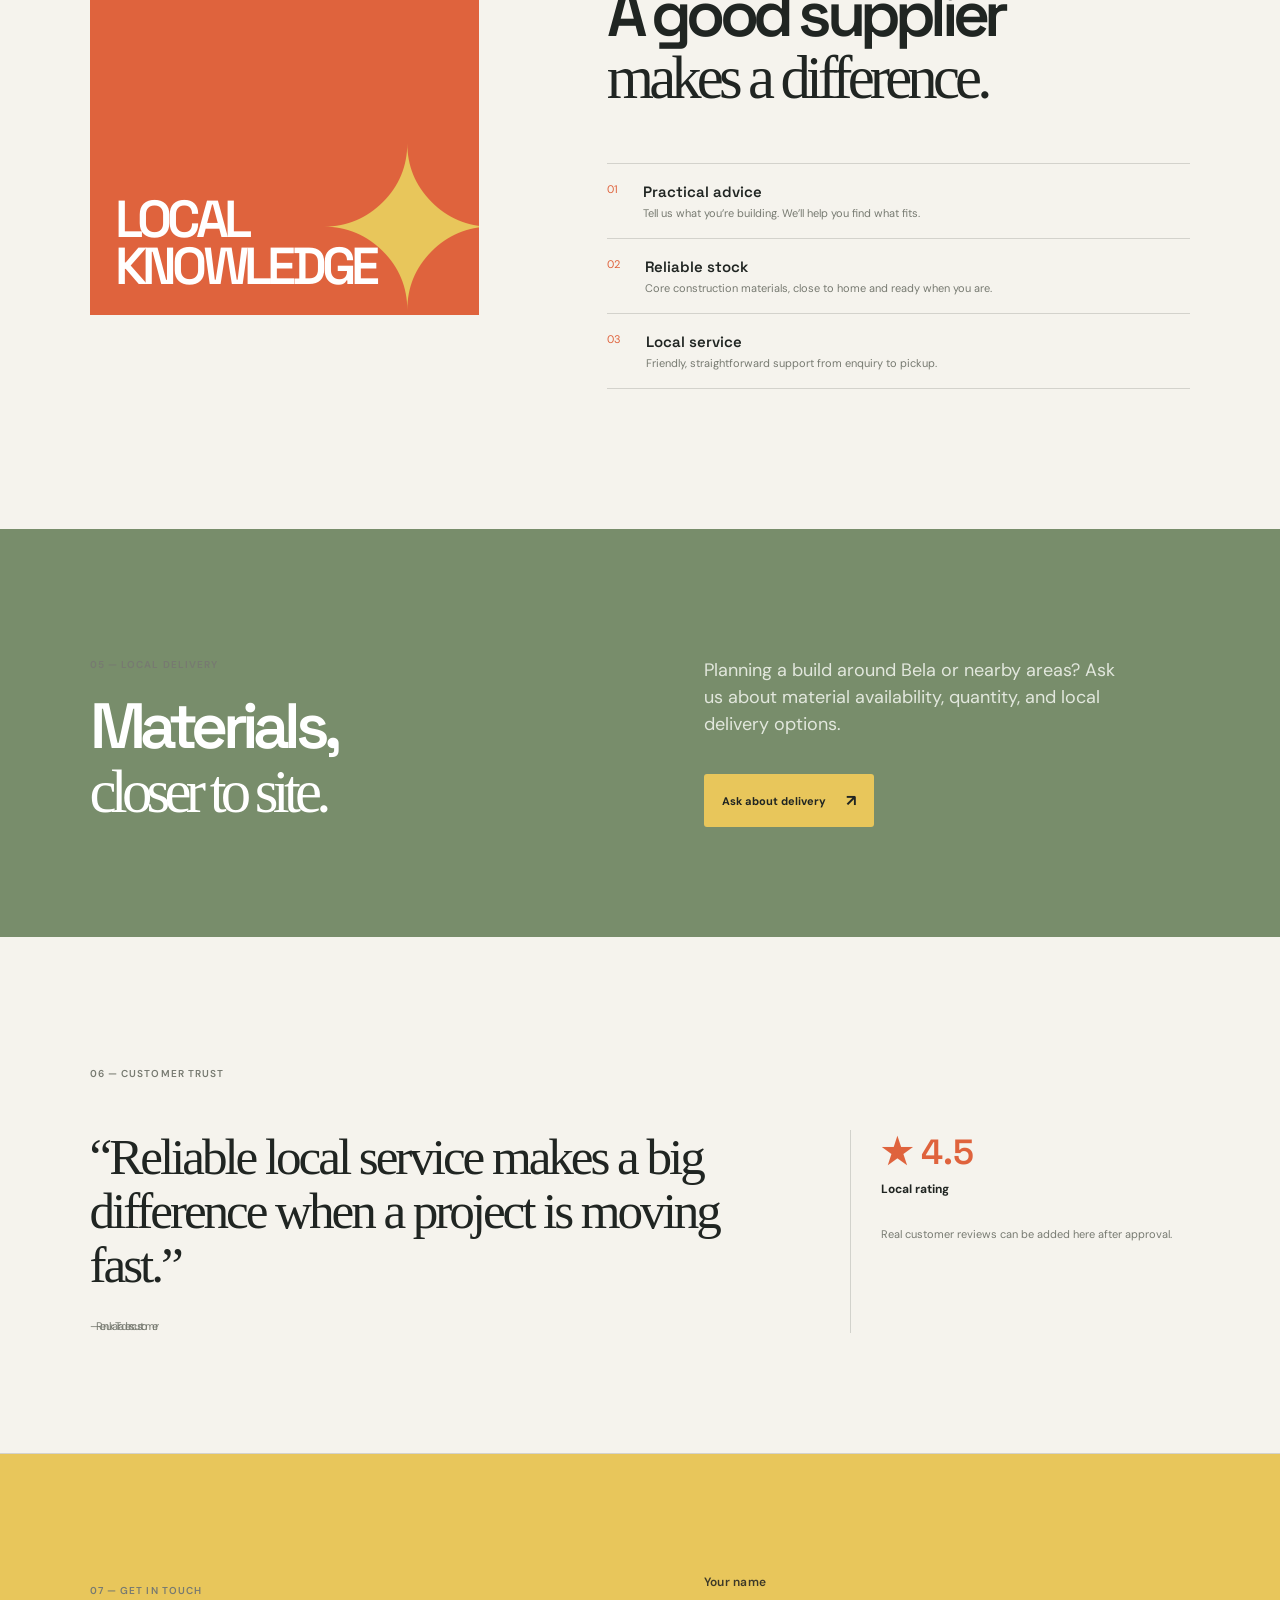
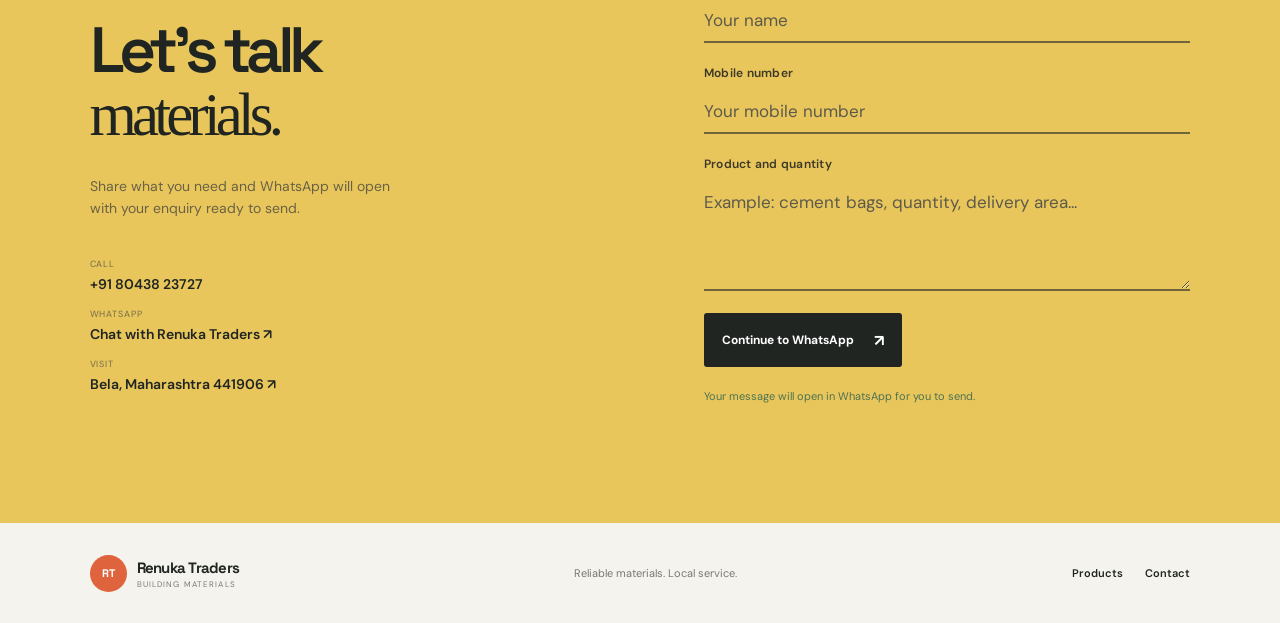
==== commit 04493635: "Connect product and quote enquiries to WhatsApp" ====
--- a/renuka-traders/index.html
+++ b/renuka-traders/index.html
@@ -6,7 +6,7 @@
   <meta name="description" content="Renuka Traders supplies trusted construction and building materials in Bela, Bhandara." />
   <link rel="preconnect" href="https://fonts.googleapis.com"><link rel="preconnect" href="https://fonts.gstatic.com" crossorigin>
   <link href="https://fonts.googleapis.com/css2?family=DM+Sans:wght@400;500;600;700&family=Space+Grotesk:wght@500;600;700&display=swap" rel="stylesheet">
-  <link rel="stylesheet" href="styles.css" />
+  <link rel="stylesheet" href="styles.css" /><link rel="stylesheet" href="mobile.css" />
   <style>
     .header-actions{display:flex;align-items:center;gap:12px}.whatsapp{font-size:10px;font-weight:700;color:#477b56;border:1px solid #477b56;padding:11px 13px;border-radius:3px}.gallery{padding:120px 7vw 130px;background:var(--paper)}.photo-grid{display:grid;grid-template-columns:1.35fr .8fr .8fr;gap:13px;min-height:310px}.photo{background:linear-gradient(135deg,#d4aa83,#8c624c);position:relative;display:flex;flex-direction:column;justify-content:end;padding:22px;color:#fff;overflow:hidden}.photo:before{content:'';position:absolute;inset:0;background:linear-gradient(0deg,rgba(20,25,20,.55),transparent 60%)}.photo>*{position:relative}.photo span{font:9px var(--body);letter-spacing:.14em;opacity:.8}.photo b{font:600 20px var(--display);margin-top:7px}.photo-tall{background:linear-gradient(135deg,#889d85,#364840)}.photo-small{background:linear-gradient(135deg,#e2c55d,#b37035)}.delivery{background:var(--green);color:#fff;padding:110px 7vw;display:grid;grid-template-columns:1fr 1fr;gap:10vw;align-items:end}.delivery h2{font:600 clamp(45px,5vw,75px)/.95 var(--display);letter-spacing:-.09em;margin:25px 0 0}.delivery h2 em{font:400 .95em Georgia,serif}.delivery-copy p{font-size:18px;line-height:1.5;max-width:420px;color:#e2e7dd}.delivery-copy .primary{background:var(--yellow);color:var(--ink);margin-top:18px}.reviews{padding:120px 7vw;border-bottom:1px solid var(--line)}.review-grid{display:grid;grid-template-columns:1.3fr .7fr;gap:10vw;margin-top:50px}.reviews blockquote{font:400 clamp(30px,4vw,55px)/1.05 Georgia,serif;letter-spacing:-.06em;margin:0}.reviews cite{display:block;font:11px var(--body);color:var(--muted);font-style:normal;margin-top:28px}.review-score{border-left:1px solid var(--line);padding-left:30px;display:flex;flex-direction:column;gap:7px}.review-score strong{font:600 35px var(--display);color:var(--orange)}.review-score span{font-size:12px;font-weight:700}.review-score small{font-size:11px;color:var(--muted);line-height:1.5;margin-top:22px}@media(max-width:800px){.header-actions{display:none}.photo-grid,.delivery,.review-grid{grid-template-columns:1fr}.photo-grid{min-height:0}.photo{min-height:220px}.delivery-copy{margin-top:35px}.review-score{border-left:0;border-top:1px solid var(--line);padding:25px 0 0;margin-top:20px}}
   </style>
@@ -20,12 +20,12 @@
     <section class="hero"><div class="hero-copy"><p class="eyebrow"><i></i> Trusted material supplier · Bela</p><h1>Build it<br /><em>strong.</em></h1><p class="lede">Reliable construction materials, helpful advice, and dependable local service for every kind of build.</p><div class="hero-actions"><a class="primary" href="#contact">Get a quotation <span>↗</span></a><a class="secondary" href="tel:+918043823727">Call us <span>→</span></a></div><div class="rating"><b>★ 4.5</b><span>from 4 local reviews</span></div></div><div class="hero-art"><img class="hero-photo" src="images/renuka-shop-front-day.png" alt="Renuka Traders shop front in Bela" /><div class="sun"></div><div class="grid-lines"></div><div class="material-stack"><div class="brick brick-a"></div><div class="brick brick-b"></div><div class="brick brick-c"></div><div class="steel"></div></div><div class="art-label">MATERIAL<br /><b>MATTERS.</b></div></div></section>
     <section class="trust"><span>WHAT WE SUPPLY</span><div><b>CEMENT</b><b>STEEL</b><b>BRICKS</b><b>PIPES</b><b>HARDWARE</b></div></section>
     <section class="intro" id="about"><p class="eyebrow">01 — ABOUT RENUKA TRADERS</p><div class="intro-grid"><h2>Materials that<br /><em>move projects forward.</em></h2><div><p>From the first foundation to the final finish, Renuka Traders helps local builders, contractors, and homeowners find the right materials for the job.</p><a class="text-link" href="#contact">Talk to our team <span>↗</span></a></div></div></section>
-    <section class="products" id="products"><div class="section-heading"><div><p class="eyebrow">02 — OUR RANGE</p><h2>Everything<br /><em>for the build.</em></h2></div><p>Need a specific size or quantity?<br />Call us for availability and pricing.</p></div><div class="product-grid"><article><img class="category-image" src="images/category-cement.png" alt="Cement and concrete materials" /><h3>Cement & concrete</h3><p>Quality cement and concrete essentials for a strong foundation.</p><a href="#contact">Enquire <span>↗</span></a></article><article><img class="category-image" src="images/category-steel.png" alt="Steel and TMT rods" /><h3>Steel & TMT</h3><p>Structural steel, rods, angles, and channels for dependable builds.</p><a href="#contact">Enquire <span>↗</span></a></article><article><img class="category-image" src="images/category-bricks.png" alt="Bricks and concrete blocks" /><h3>Bricks & blocks</h3><p>Reliable masonry materials for walls, boundaries, and more.</p><a href="#contact">Enquire <span>↗</span></a></article><article><img class="category-image" src="images/category-plumbing.png" alt="Plumbing pipes and hardware" /><h3>Plumbing & hardware</h3><p>Everyday hardware and plumbing supplies to finish the job right.</p><a href="#contact">Enquire <span>↗</span></a></article></div></section>
+    <section class="products" id="products"><div class="section-heading"><div><p class="eyebrow">02 — OUR RANGE</p><h2>Everything<br /><em>for the build.</em></h2></div><p>Need a specific size or quantity?<br />Call us for availability and pricing.</p></div><div class="product-grid"><article><img class="category-image" src="images/category-cement.png" alt="Cement and concrete materials" /><h3>Cement & concrete</h3><p>Quality cement and concrete essentials for a strong foundation.</p><a class="product-enquiry" data-product="Cement & concrete" href="#contact">Ask on WhatsApp <span>↗</span></a></article><article><img class="category-image" src="images/category-steel.png" alt="Steel and TMT rods" /><h3>Steel & TMT</h3><p>Structural steel, rods, angles, and channels for dependable builds.</p><a class="product-enquiry" data-product="Steel & TMT" href="#contact">Ask on WhatsApp <span>↗</span></a></article><article><img class="category-image" src="images/category-bricks.png" alt="Bricks and concrete blocks" /><h3>Bricks & blocks</h3><p>Reliable masonry materials for walls, boundaries, and more.</p><a class="product-enquiry" data-product="Bricks & blocks" href="#contact">Ask on WhatsApp <span>↗</span></a></article><article><img class="category-image" src="images/category-plumbing.png" alt="Plumbing pipes and hardware" /><h3>Plumbing & hardware</h3><p>Everyday hardware and plumbing supplies to finish the job right.</p><a class="product-enquiry" data-product="Plumbing & hardware" href="#contact">Ask on WhatsApp <span>↗</span></a></article></div></section>
     <section class="gallery"><div class="section-heading"><div><p class="eyebrow">03 — FROM THE SHOP</p><h2>See what’s<br /><em>in stock.</em></h2></div><p>Real shop photo from<br />Renuka Traders, Bela.</p></div><div class="photo-grid"><div class="photo photo-large"><img src="images/renuka-shop-front-day.png" alt="Renuka Traders shop front in Bela" /><span>SHOP PHOTO</span><b>Renuka Traders · Bela</b></div><div class="photo photo-tall"><img src="images/renuka-products.png" alt="Cement bricks steel and plumbing products" /><span>PRODUCT PHOTO</span><b>Cement & TMT</b></div><div class="photo photo-small"><img src="images/renuka-delivery.png" alt="Local building material delivery" /><span>DELIVERY PHOTO</span><b>Local delivery</b></div></div></section>
     <section class="why"><div class="why-art"><span>01</span><strong>LOCAL<br />KNOWLEDGE</strong><i>✦</i></div><div><p class="eyebrow">04 — WHY US</p><h2>A good supplier<br /><em>makes a difference.</em></h2><div class="points"><p><b>01</b><span><strong>Practical advice</strong><small>Tell us what you’re building. We’ll help you find what fits.</small></span></p><p><b>02</b><span><strong>Reliable stock</strong><small>Core construction materials, close to home and ready when you are.</small></span></p><p><b>03</b><span><strong>Local service</strong><small>Friendly, straightforward support from enquiry to pickup.</small></span></p></div></div></section>
     <section class="delivery"><div><p class="eyebrow">05 — LOCAL DELIVERY</p><h2>Materials,<br /><em>closer to site.</em></h2></div><div class="delivery-copy"><p>Planning a build around Bela or nearby areas? Ask us about material availability, quantity, and local delivery options.</p><a class="primary" href="#contact">Ask about delivery <span>↗</span></a></div></section>
     <section class="reviews"><p class="eyebrow">06 — CUSTOMER TRUST</p><div class="review-grid"><blockquote>“Reliable local service makes a big difference when a project is moving fast.”<cite>— Renuka Traders customer</cite></blockquote><div class="review-score"><strong>★ 4.5</strong><span>Local rating</span><small>Real customer reviews can be added here after approval.</small></div></div></section>
-    <section class="contact" id="contact"><div><p class="eyebrow">07 — GET IN TOUCH</p><h2>Let’s talk<br /><em>materials.</em></h2><p>Send us what you need and we’ll get back with availability and a quotation.</p><div class="contact-details"><a href="tel:+918043823727"><small>CALL</small>+91 80438 23727</a><a href="https://wa.me/918043823727" target="_blank"><small>WHATSAPP</small>Chat with Renuka Traders ↗</a><a href="https://maps.google.com/?q=Bela%2C%20Maharashtra%20441906" target="_blank"><small>VISIT</small>Bela, Maharashtra 441906 ↗</a></div></div><form><label>Your name<input required placeholder="Your name" /></label><label>Mobile number<input required type="tel" placeholder="Your mobile number" /></label><label>What do you need?<textarea required rows="4" placeholder="Cement, TMT steel, bricks..." ></textarea></label><button class="primary" type="submit">Send enquiry <span>↗</span></button><small class="form-note" role="status"></small></form></section>
+    <section class="contact" id="contact"><div><p class="eyebrow">07 — GET IN TOUCH</p><h2>Let’s talk<br /><em>materials.</em></h2><p>Share what you need and WhatsApp will open with your enquiry ready to send.</p><div class="contact-details"><a href="tel:+918043823727"><small>CALL</small>+91 80438 23727</a><a href="https://wa.me/918043823727" target="_blank" rel="noopener"><small>WHATSAPP</small>Chat with Renuka Traders ↗</a><a href="https://maps.google.com/?q=Bela%2C%20Maharashtra%20441906" target="_blank" rel="noopener"><small>VISIT</small>Bela, Maharashtra 441906 ↗</a></div></div><form><label>Your name<input name="name" required autocomplete="name" placeholder="Your name" /></label><label>Mobile number<input name="phone" required type="tel" autocomplete="tel" placeholder="Your mobile number" /></label><label>Product and quantity<textarea name="details" required rows="4" placeholder="Example: cement bags, quantity, delivery area..." ></textarea></label><button class="primary" type="submit">Continue to WhatsApp <span>↗</span></button><small class="form-note" role="status" aria-live="polite">Your message will open in WhatsApp for you to send.</small></form></section>
   </main>
   <footer><a class="logo" href="#top"><span>RT</span><div>Renuka <b>Traders</b><small>BUILDING MATERIALS</small></div></a><p>Reliable materials. Local service.</p><div><a href="#products">Products</a><a href="#contact">Contact</a></div></footer>
   <script src="script.js"></script>
--- a/renuka-traders/mobile.css
+++ b/renuka-traders/mobile.css
@@ -0,0 +1,32 @@
+/* Mobile-first polish for comfortable phone browsing */
+html,body{overflow-x:hidden}
+@media(max-width:800px){
+  .topbar{height:auto;min-height:30px;gap:12px;padding:8px 18px;line-height:1.25}
+  .header{height:72px;padding:0 18px;position:relative;background:var(--paper);z-index:10}
+  .logo{gap:8px;font-size:14px}.logo>span{width:33px;height:33px}.logo small{font-size:7px}
+  .menu{display:grid;place-items:center;width:42px;height:42px;color:var(--ink);font-size:23px;cursor:pointer}
+  .header nav{display:none;position:absolute;top:71px;left:0;right:0;padding:16px 18px 20px;background:var(--paper);border-bottom:1px solid var(--line);box-shadow:0 12px 25px rgba(32,37,34,.08);gap:0}
+  .header nav.open{display:grid}.header nav a{padding:13px 4px;border-bottom:1px solid var(--line);font-size:14px}.header nav a:last-child{border-bottom:0}
+  .hero{padding:58px 18px 54px;min-height:0}.eyebrow{font-size:9px;line-height:1.4}
+  .hero h1{font-size:clamp(58px,17vw,78px);line-height:.88;margin:22px 0 25px}.lede{font-size:15px;line-height:1.55;max-width:330px}
+  .hero-actions{gap:18px;flex-wrap:wrap;margin-top:26px}.primary{padding:15px 16px;min-height:48px}.secondary{padding:10px 0}.rating{margin-top:30px}
+  .hero-art{height:260px;margin-top:40px;border-radius:3px}.art-label{left:17px;top:17px;font-size:10px}.art-label b{font-size:16px}
+  .trust{padding:24px 18px;min-height:0}.trust div{gap:12px 22px;font-size:11px}
+  .intro{padding:76px 18px 74px}.intro-grid{margin-top:30px}.intro h2{font-size:clamp(42px,12vw,58px);line-height:.93}.intro-grid>div{margin-top:28px;padding-top:0}.intro-grid>div>p{font-size:17px;line-height:1.5}
+  .products{padding:76px 18px 82px}.section-heading{margin-bottom:30px}.section-heading h2{font-size:clamp(42px,12vw,58px);line-height:.93;margin-top:20px}.section-heading>p{font-size:12px;margin-top:19px}
+  .product-grid{gap:12px}.product-grid article{min-height:0;padding:20px 18px 22px}.category-image{width:calc(100% + 36px);height:auto;min-height:145px;max-height:185px;object-fit:contain;margin:-20px -18px 18px}.product-grid h3{font-size:18px;margin:0 0 9px}.product-grid p{font-size:12px;line-height:1.5;margin-bottom:22px}
+  .gallery{padding:76px 18px 82px}.photo-grid{gap:12px}.photo{min-height:235px;padding:18px}.photo-large{min-height:270px}.photo b{font-size:18px}
+  .why{padding:78px 18px}.why-art{height:250px;margin-bottom:46px;padding:18px}.why-art strong{font-size:37px}.why-art i{font-size:160px}.why h2{font-size:clamp(42px,12vw,58px);line-height:.93;margin:20px 0 35px}.points p{gap:16px;padding:17px 0}.points small{font-size:11px;line-height:1.45}
+  .delivery{padding:78px 18px}.delivery h2{font-size:clamp(44px,12vw,60px)}.delivery-copy p{font-size:16px}.delivery-copy .primary{margin-top:10px}
+  .reviews{padding:76px 18px}.review-grid{margin-top:30px}.reviews blockquote{font-size:32px;line-height:1.05}.review-score{padding-top:20px;margin-top:28px}
+  .contact{padding:78px 18px}.contact h2{font-size:clamp(44px,12vw,60px);line-height:.93;margin:20px 0}.contact>div>p:not(.eyebrow){font-size:14px}.contact-details{gap:18px;margin-top:30px}.contact-details a{font-size:14px}.contact form{gap:20px;margin-top:44px}.contact input,.contact textarea{font-size:16px;padding:12px 0}.contact .primary{width:100%;justify-content:space-between}
+  footer{padding:24px 18px;gap:18px}footer>div{gap:16px}
+}
+
+/* Higher contrast contact form */
+.contact label{font-size:12px;font-weight:600;color:#3d3928;letter-spacing:.02em}
+.contact input,.contact textarea{color:var(--ink);font-size:17px;border-bottom:2px solid rgba(32,37,34,.6)}
+.contact input::placeholder,.contact textarea::placeholder{color:#5d5a4b;opacity:1}
+.contact textarea{min-height:110px}
+.contact .primary{font-size:12px;min-height:54px;padding:16px 18px}
+@media(max-width:800px){.contact label{font-size:13px}.contact input,.contact textarea{font-size:17px}.contact textarea{min-height:120px}}
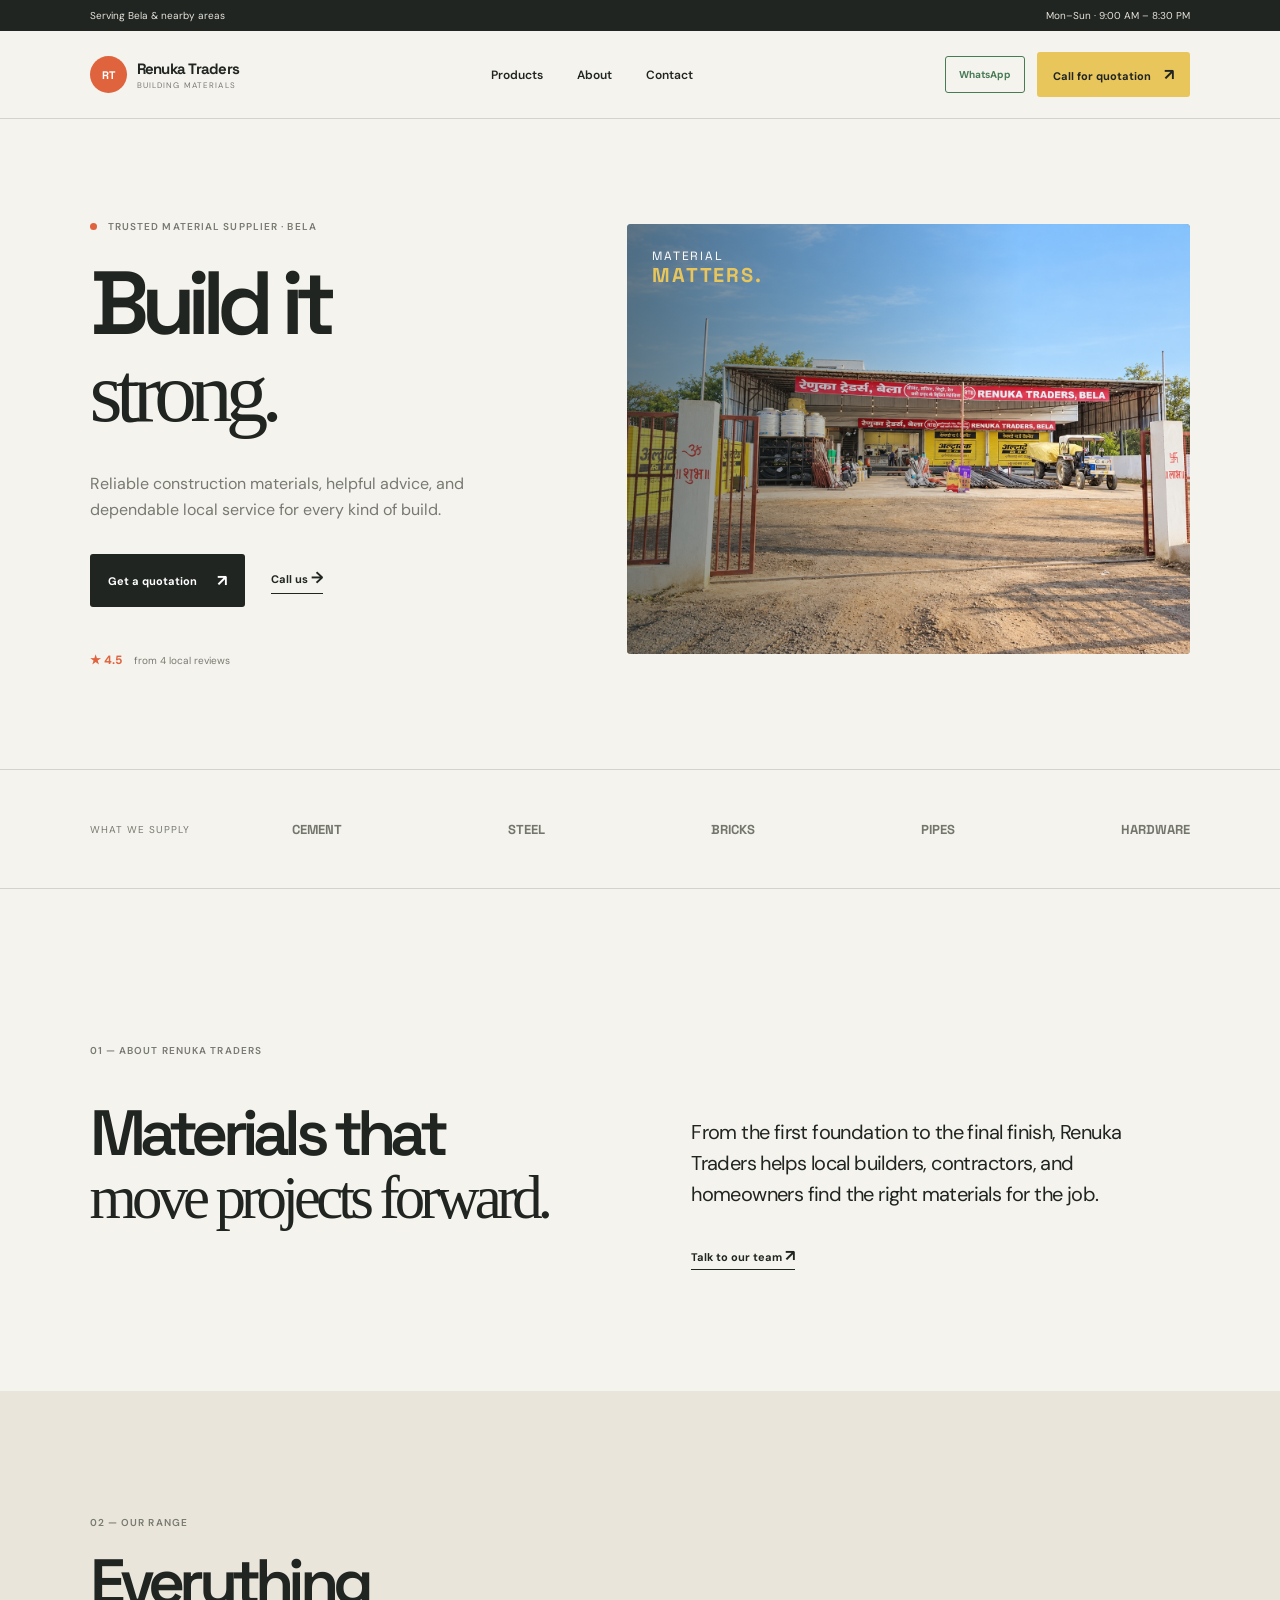
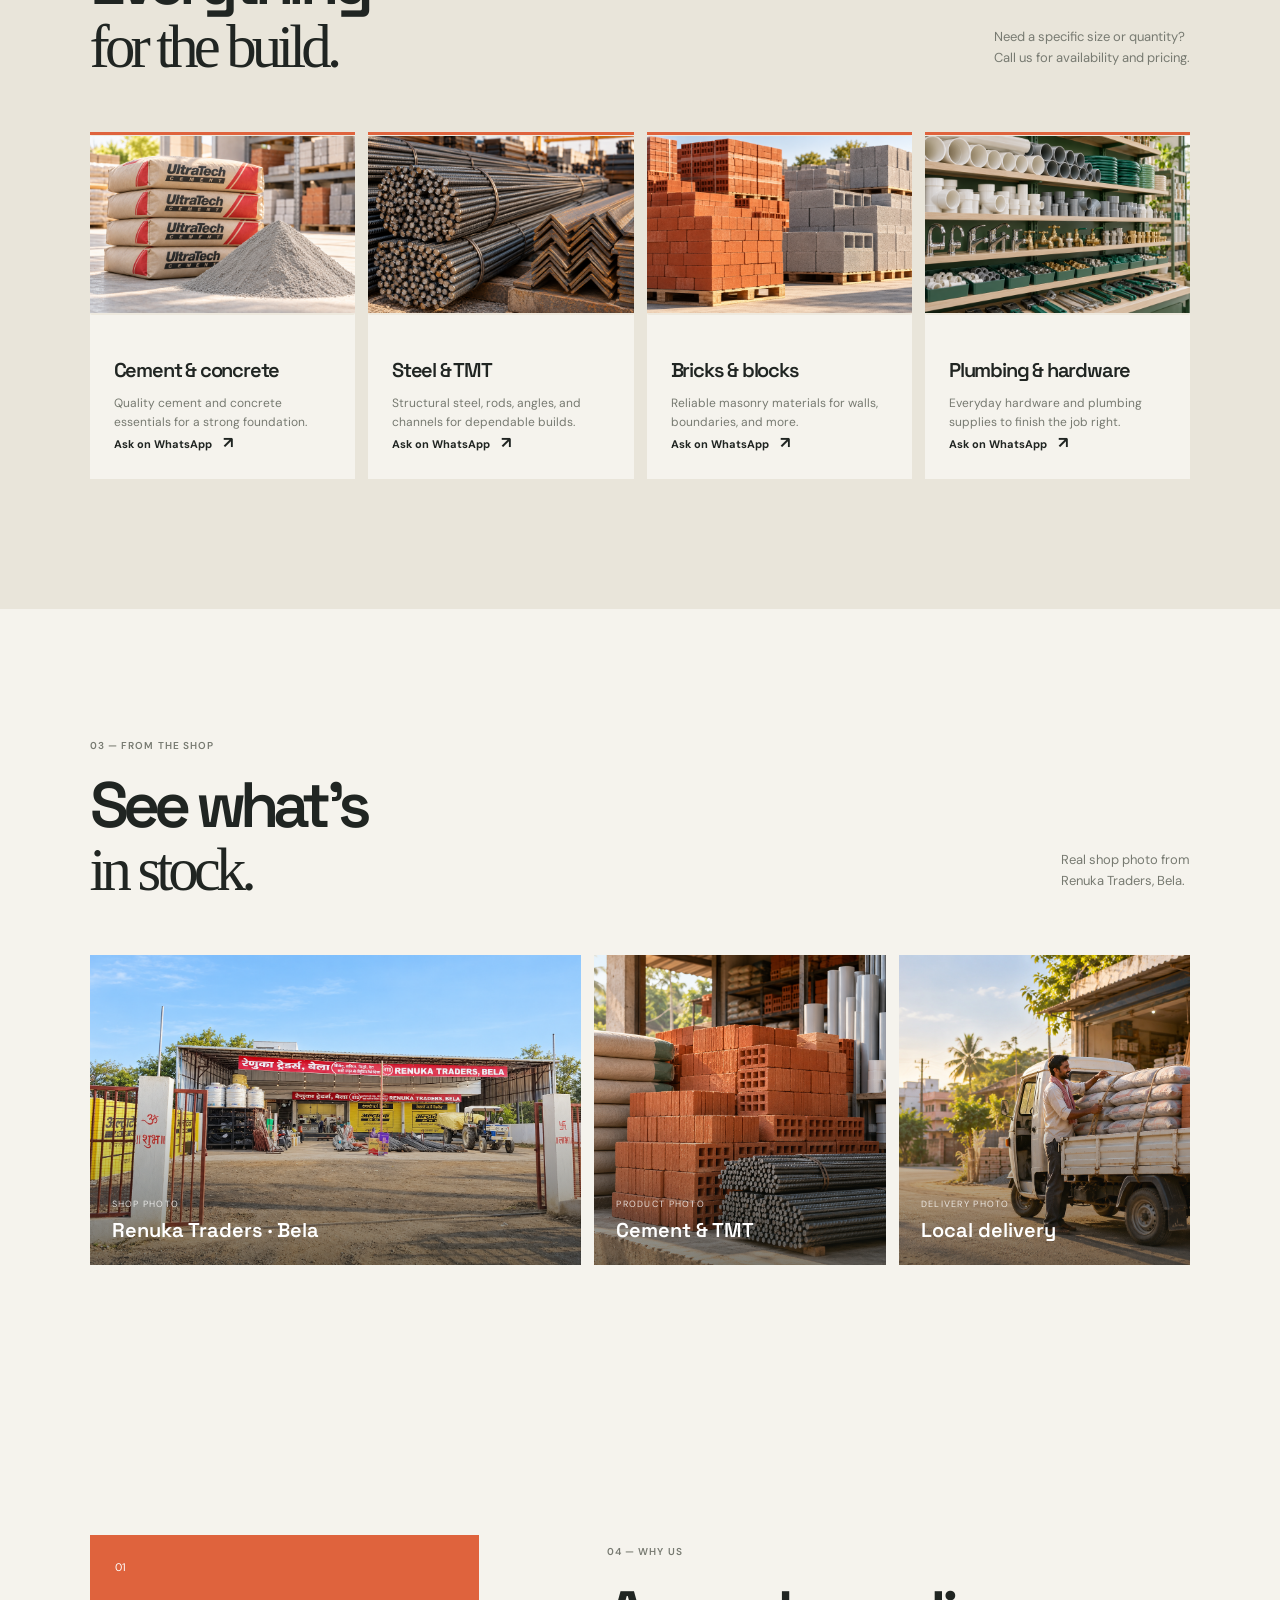
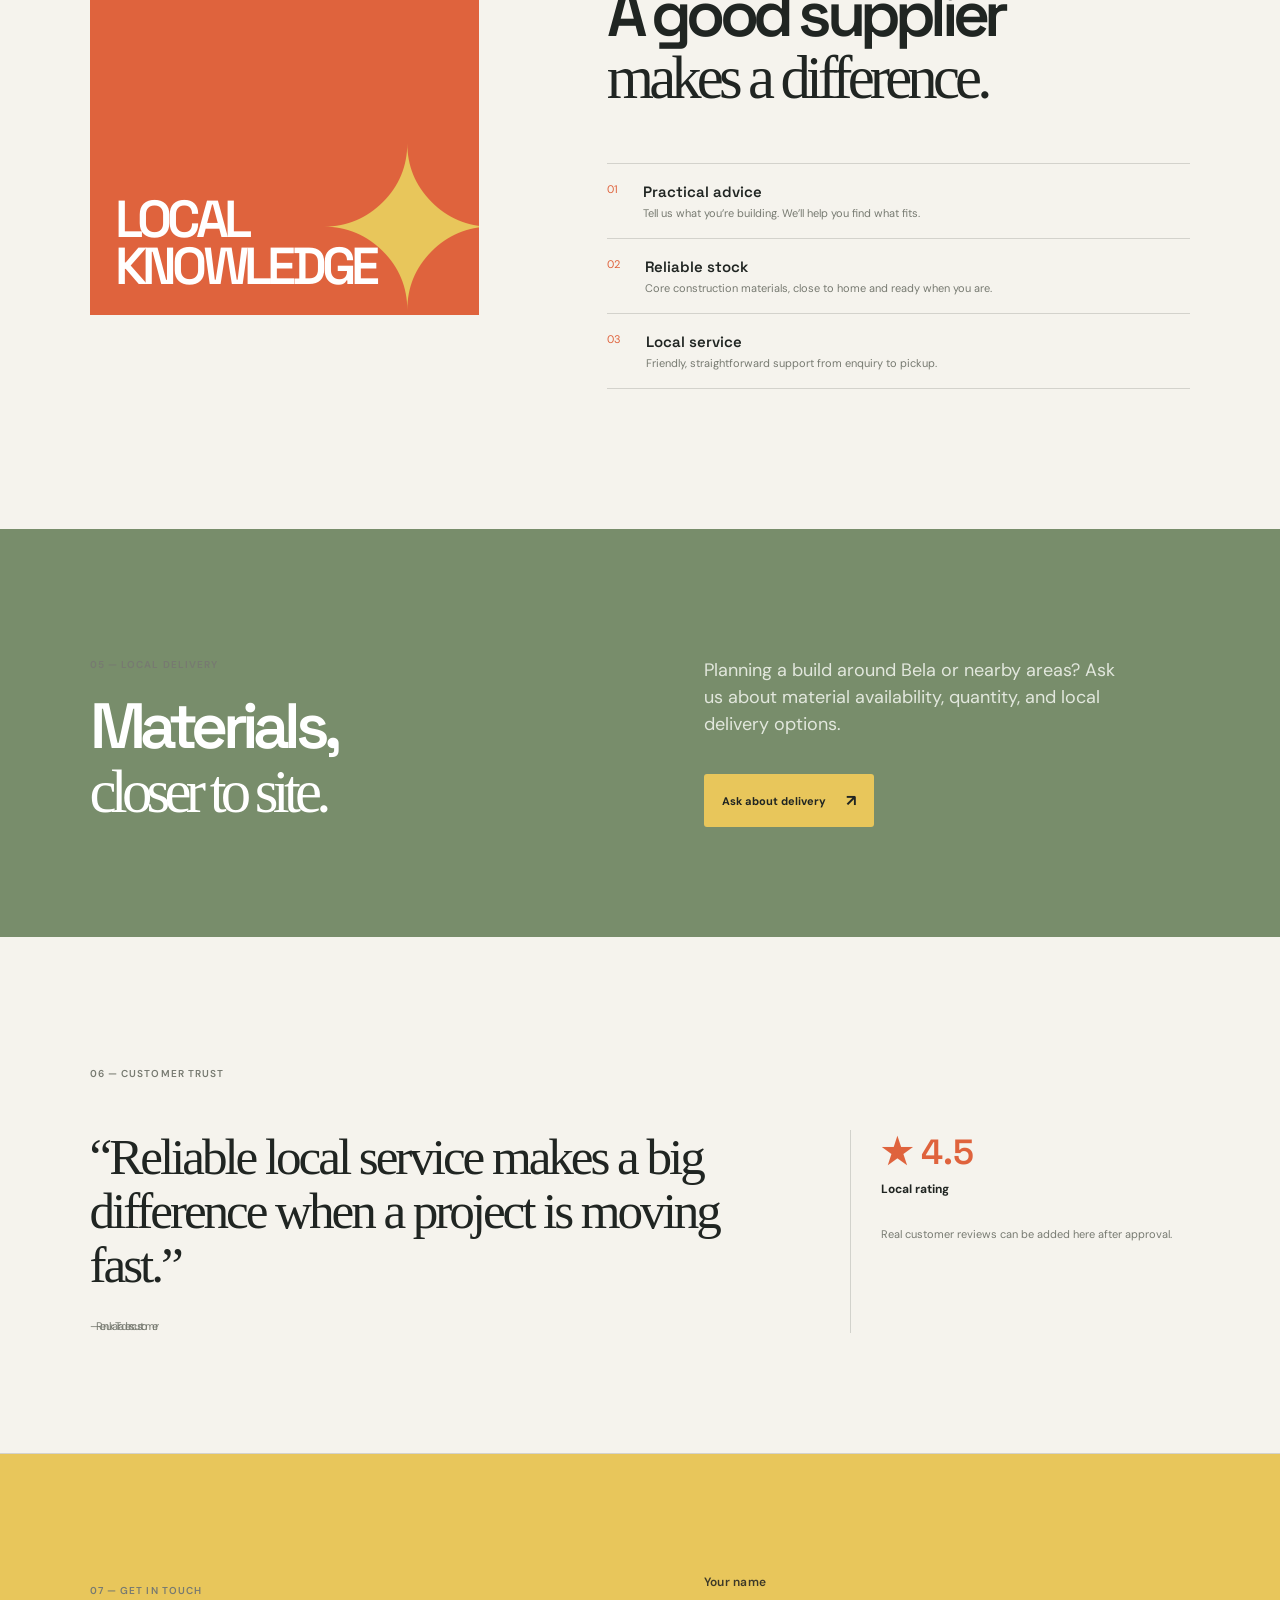
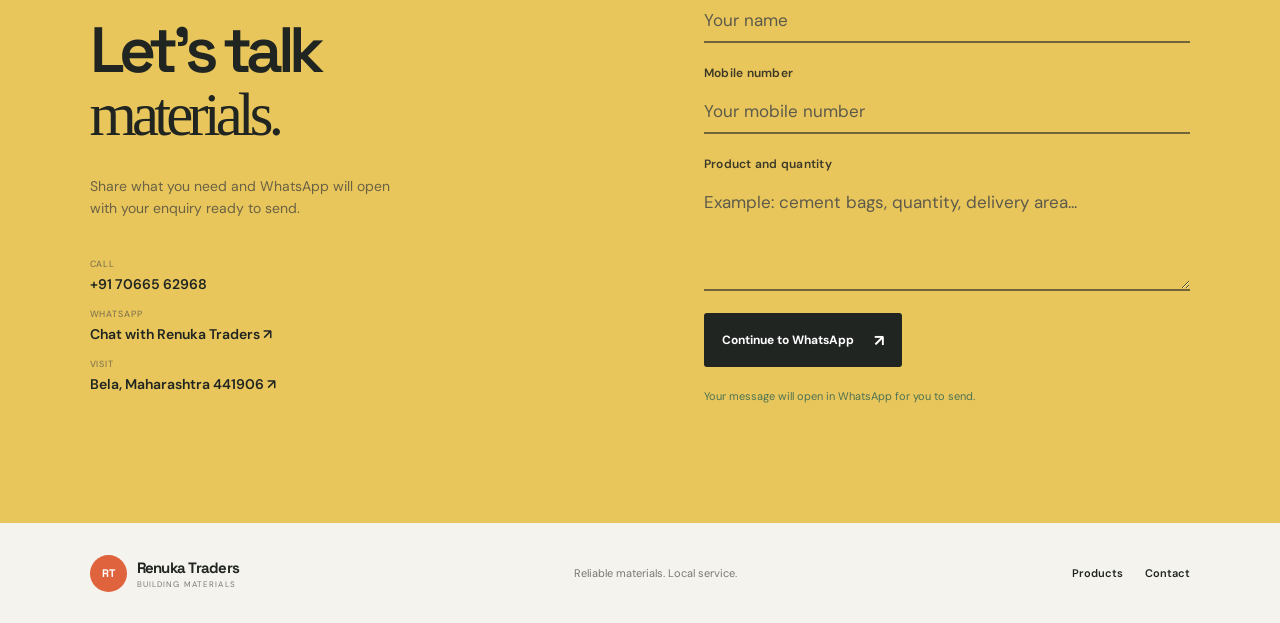
==== commit aa86541d: "Update contact number across site" ====
--- a/renuka-traders/index.html
+++ b/renuka-traders/index.html
@@ -15,9 +15,9 @@
 </head>
 <body>
   <div class="topbar"><span>Serving Bela & nearby areas</span><span>Mon–Sun · 9:00 AM – 8:30 PM</span></div>
-  <header class="header"><a class="logo" href="#top"><span>RT</span><div>Renuka <b>Traders</b><small>BUILDING MATERIALS</small></div></a><nav><a href="#products">Products</a><a href="#about">About</a><a href="#contact">Contact</a></nav><div class="header-actions"><a class="whatsapp" href="https://wa.me/918043823727" target="_blank">WhatsApp</a><a class="call-btn" href="tel:+918043823727">Call for quotation <strong>↗</strong></a></div><button class="menu" aria-label="Open menu">☰</button></header>
+  <header class="header"><a class="logo" href="#top"><span>RT</span><div>Renuka <b>Traders</b><small>BUILDING MATERIALS</small></div></a><nav><a href="#products">Products</a><a href="#about">About</a><a href="#contact">Contact</a></nav><div class="header-actions"><a class="whatsapp" href="https://wa.me/917066562968" target="_blank" rel="noopener">WhatsApp</a><a class="call-btn" href="tel:+917066562968">Call for quotation <strong>↗</strong></a></div><button class="menu" aria-label="Open menu">☰</button></header>
   <main id="top">
-    <section class="hero"><div class="hero-copy"><p class="eyebrow"><i></i> Trusted material supplier · Bela</p><h1>Build it<br /><em>strong.</em></h1><p class="lede">Reliable construction materials, helpful advice, and dependable local service for every kind of build.</p><div class="hero-actions"><a class="primary" href="#contact">Get a quotation <span>↗</span></a><a class="secondary" href="tel:+918043823727">Call us <span>→</span></a></div><div class="rating"><b>★ 4.5</b><span>from 4 local reviews</span></div></div><div class="hero-art"><img class="hero-photo" src="images/renuka-shop-front-day.png" alt="Renuka Traders shop front in Bela" /><div class="sun"></div><div class="grid-lines"></div><div class="material-stack"><div class="brick brick-a"></div><div class="brick brick-b"></div><div class="brick brick-c"></div><div class="steel"></div></div><div class="art-label">MATERIAL<br /><b>MATTERS.</b></div></div></section>
+    <section class="hero"><div class="hero-copy"><p class="eyebrow"><i></i> Trusted material supplier · Bela</p><h1>Build it<br /><em>strong.</em></h1><p class="lede">Reliable construction materials, helpful advice, and dependable local service for every kind of build.</p><div class="hero-actions"><a class="primary" href="#contact">Get a quotation <span>↗</span></a><a class="secondary" href="tel:+917066562968">Call us <span>→</span></a></div><div class="rating"><b>★ 4.5</b><span>from 4 local reviews</span></div></div><div class="hero-art"><img class="hero-photo" src="images/renuka-shop-front-day.png" alt="Renuka Traders shop front in Bela" /><div class="sun"></div><div class="grid-lines"></div><div class="material-stack"><div class="brick brick-a"></div><div class="brick brick-b"></div><div class="brick brick-c"></div><div class="steel"></div></div><div class="art-label">MATERIAL<br /><b>MATTERS.</b></div></div></section>
     <section class="trust"><span>WHAT WE SUPPLY</span><div><b>CEMENT</b><b>STEEL</b><b>BRICKS</b><b>PIPES</b><b>HARDWARE</b></div></section>
     <section class="intro" id="about"><p class="eyebrow">01 — ABOUT RENUKA TRADERS</p><div class="intro-grid"><h2>Materials that<br /><em>move projects forward.</em></h2><div><p>From the first foundation to the final finish, Renuka Traders helps local builders, contractors, and homeowners find the right materials for the job.</p><a class="text-link" href="#contact">Talk to our team <span>↗</span></a></div></div></section>
     <section class="products" id="products"><div class="section-heading"><div><p class="eyebrow">02 — OUR RANGE</p><h2>Everything<br /><em>for the build.</em></h2></div><p>Need a specific size or quantity?<br />Call us for availability and pricing.</p></div><div class="product-grid"><article><img class="category-image" src="images/category-cement.png" alt="Cement and concrete materials" /><h3>Cement & concrete</h3><p>Quality cement and concrete essentials for a strong foundation.</p><a class="product-enquiry" data-product="Cement & concrete" href="#contact">Ask on WhatsApp <span>↗</span></a></article><article><img class="category-image" src="images/category-steel.png" alt="Steel and TMT rods" /><h3>Steel & TMT</h3><p>Structural steel, rods, angles, and channels for dependable builds.</p><a class="product-enquiry" data-product="Steel & TMT" href="#contact">Ask on WhatsApp <span>↗</span></a></article><article><img class="category-image" src="images/category-bricks.png" alt="Bricks and concrete blocks" /><h3>Bricks & blocks</h3><p>Reliable masonry materials for walls, boundaries, and more.</p><a class="product-enquiry" data-product="Bricks & blocks" href="#contact">Ask on WhatsApp <span>↗</span></a></article><article><img class="category-image" src="images/category-plumbing.png" alt="Plumbing pipes and hardware" /><h3>Plumbing & hardware</h3><p>Everyday hardware and plumbing supplies to finish the job right.</p><a class="product-enquiry" data-product="Plumbing & hardware" href="#contact">Ask on WhatsApp <span>↗</span></a></article></div></section>
@@ -25,7 +25,7 @@
     <section class="why"><div class="why-art"><span>01</span><strong>LOCAL<br />KNOWLEDGE</strong><i>✦</i></div><div><p class="eyebrow">04 — WHY US</p><h2>A good supplier<br /><em>makes a difference.</em></h2><div class="points"><p><b>01</b><span><strong>Practical advice</strong><small>Tell us what you’re building. We’ll help you find what fits.</small></span></p><p><b>02</b><span><strong>Reliable stock</strong><small>Core construction materials, close to home and ready when you are.</small></span></p><p><b>03</b><span><strong>Local service</strong><small>Friendly, straightforward support from enquiry to pickup.</small></span></p></div></div></section>
     <section class="delivery"><div><p class="eyebrow">05 — LOCAL DELIVERY</p><h2>Materials,<br /><em>closer to site.</em></h2></div><div class="delivery-copy"><p>Planning a build around Bela or nearby areas? Ask us about material availability, quantity, and local delivery options.</p><a class="primary" href="#contact">Ask about delivery <span>↗</span></a></div></section>
     <section class="reviews"><p class="eyebrow">06 — CUSTOMER TRUST</p><div class="review-grid"><blockquote>“Reliable local service makes a big difference when a project is moving fast.”<cite>— Renuka Traders customer</cite></blockquote><div class="review-score"><strong>★ 4.5</strong><span>Local rating</span><small>Real customer reviews can be added here after approval.</small></div></div></section>
-    <section class="contact" id="contact"><div><p class="eyebrow">07 — GET IN TOUCH</p><h2>Let’s talk<br /><em>materials.</em></h2><p>Share what you need and WhatsApp will open with your enquiry ready to send.</p><div class="contact-details"><a href="tel:+918043823727"><small>CALL</small>+91 80438 23727</a><a href="https://wa.me/918043823727" target="_blank" rel="noopener"><small>WHATSAPP</small>Chat with Renuka Traders ↗</a><a href="https://maps.google.com/?q=Bela%2C%20Maharashtra%20441906" target="_blank" rel="noopener"><small>VISIT</small>Bela, Maharashtra 441906 ↗</a></div></div><form><label>Your name<input name="name" required autocomplete="name" placeholder="Your name" /></label><label>Mobile number<input name="phone" required type="tel" autocomplete="tel" placeholder="Your mobile number" /></label><label>Product and quantity<textarea name="details" required rows="4" placeholder="Example: cement bags, quantity, delivery area..." ></textarea></label><button class="primary" type="submit">Continue to WhatsApp <span>↗</span></button><small class="form-note" role="status" aria-live="polite">Your message will open in WhatsApp for you to send.</small></form></section>
+    <section class="contact" id="contact"><div><p class="eyebrow">07 — GET IN TOUCH</p><h2>Let’s talk<br /><em>materials.</em></h2><p>Share what you need and WhatsApp will open with your enquiry ready to send.</p><div class="contact-details"><a href="tel:+917066562968"><small>CALL</small>+91 70665 62968</a><a href="https://wa.me/917066562968" target="_blank" rel="noopener"><small>WHATSAPP</small>Chat with Renuka Traders ↗</a><a href="https://maps.google.com/?q=Bela%2C%20Maharashtra%20441906" target="_blank" rel="noopener"><small>VISIT</small>Bela, Maharashtra 441906 ↗</a></div></div><form><label>Your name<input name="name" required autocomplete="name" placeholder="Your name" /></label><label>Mobile number<input name="phone" required type="tel" autocomplete="tel" placeholder="Your mobile number" /></label><label>Product and quantity<textarea name="details" required rows="4" placeholder="Example: cement bags, quantity, delivery area..." ></textarea></label><button class="primary" type="submit">Continue to WhatsApp <span>↗</span></button><small class="form-note" role="status" aria-live="polite">Your message will open in WhatsApp for you to send.</small></form></section>
   </main>
   <footer><a class="logo" href="#top"><span>RT</span><div>Renuka <b>Traders</b><small>BUILDING MATERIALS</small></div></a><p>Reliable materials. Local service.</p><div><a href="#products">Products</a><a href="#contact">Contact</a></div></footer>
   <script src="script.js"></script>
